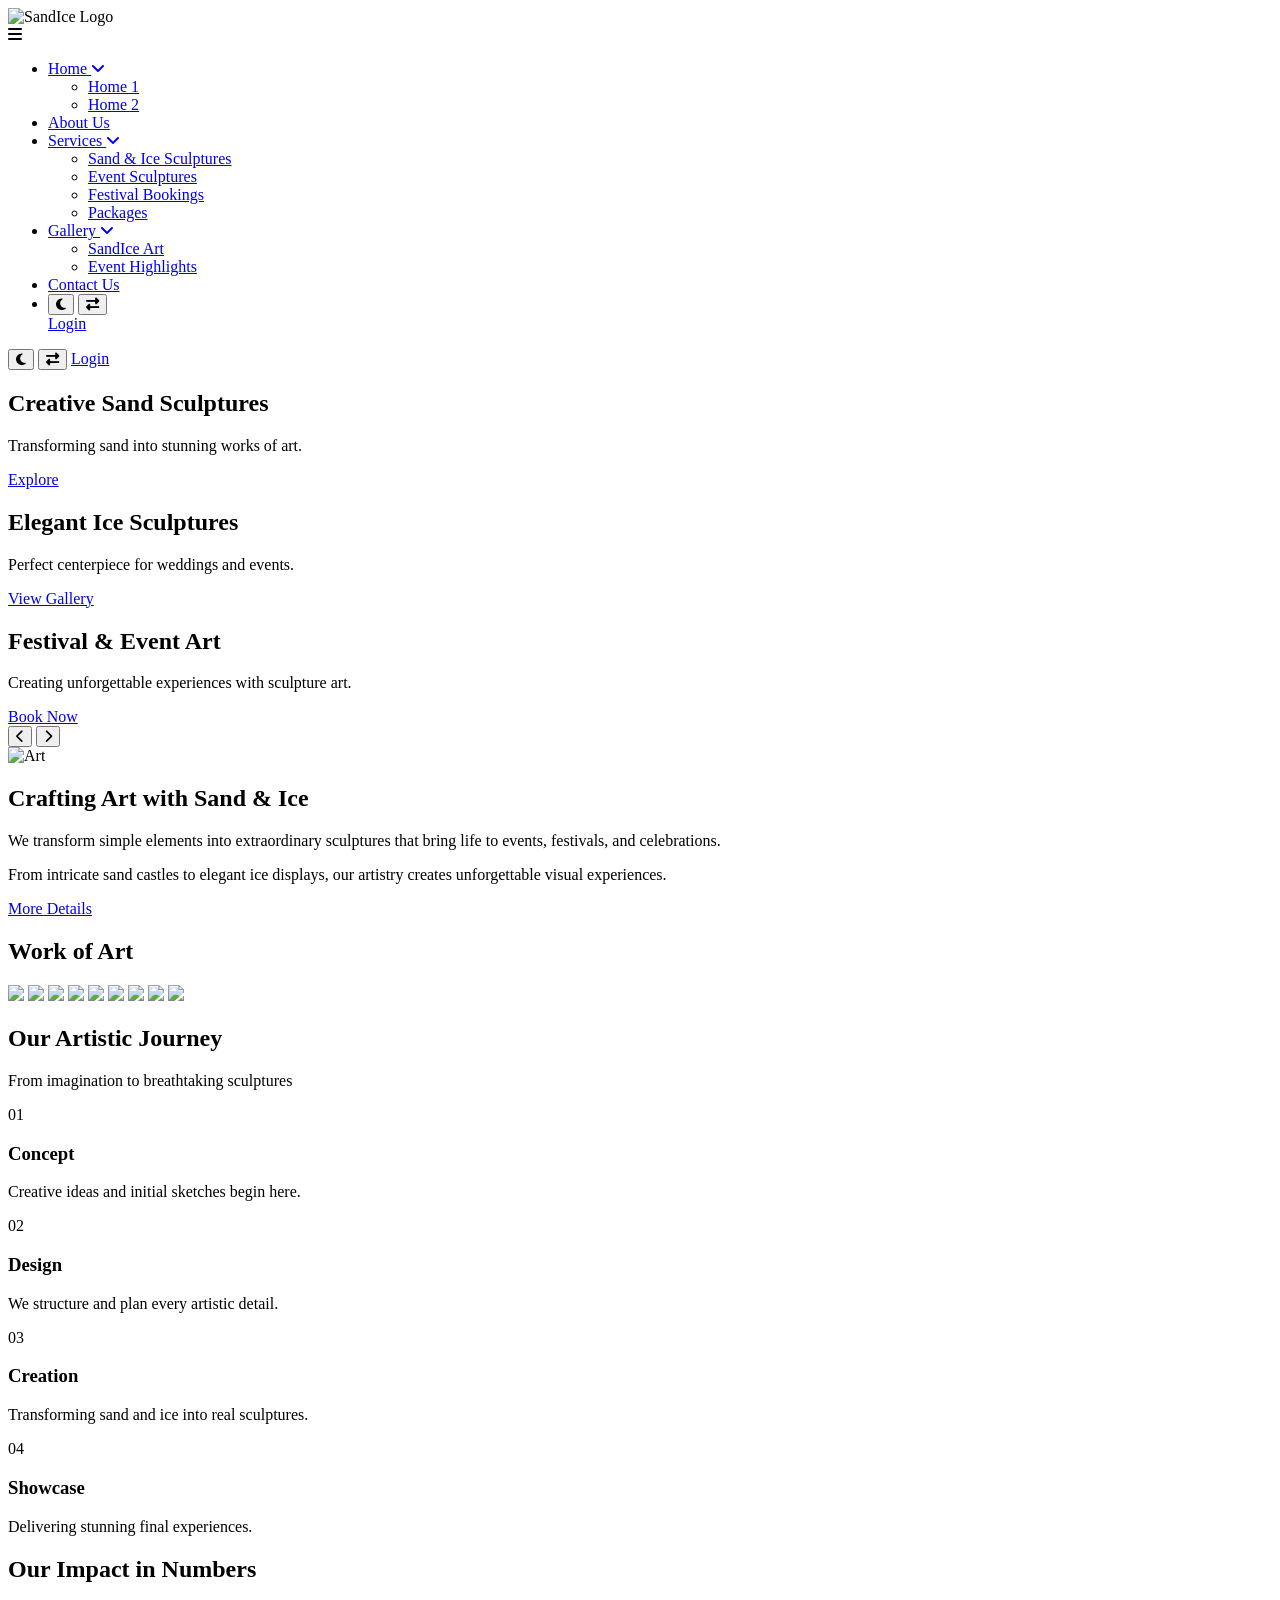
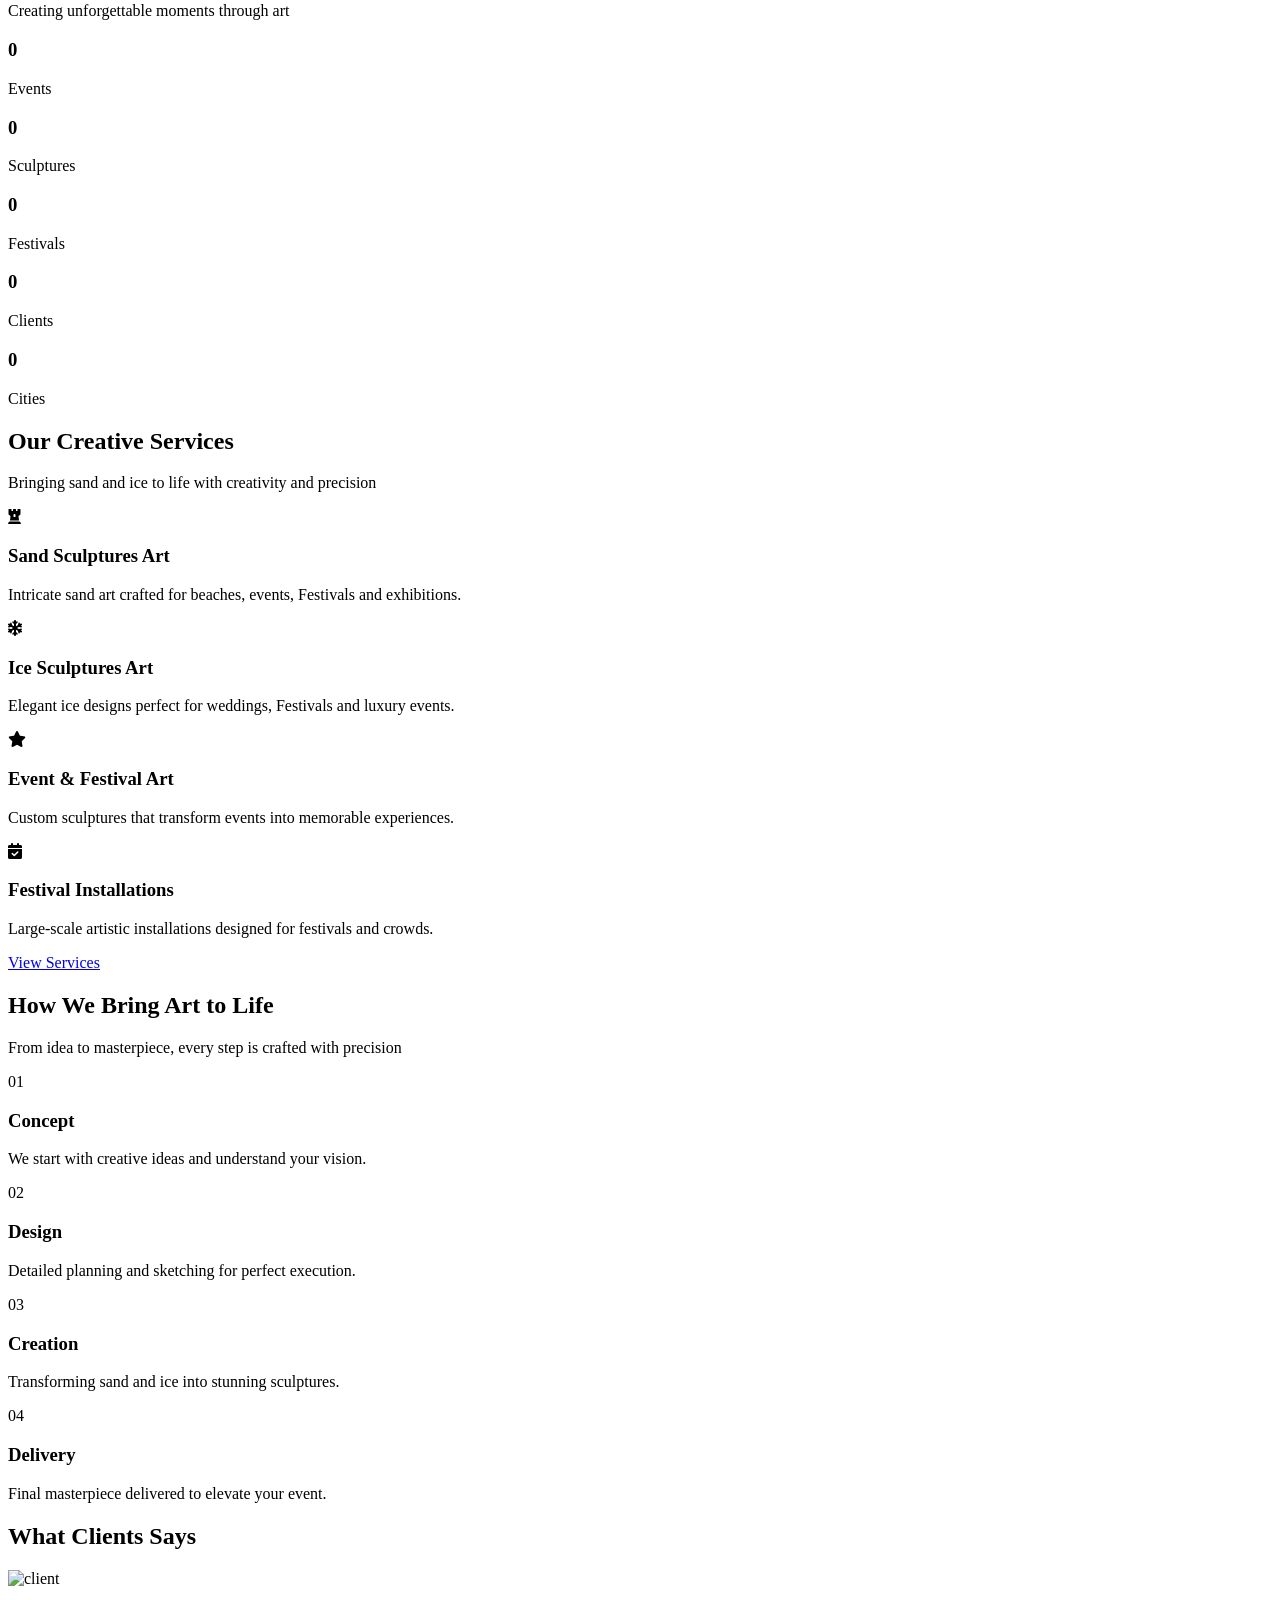
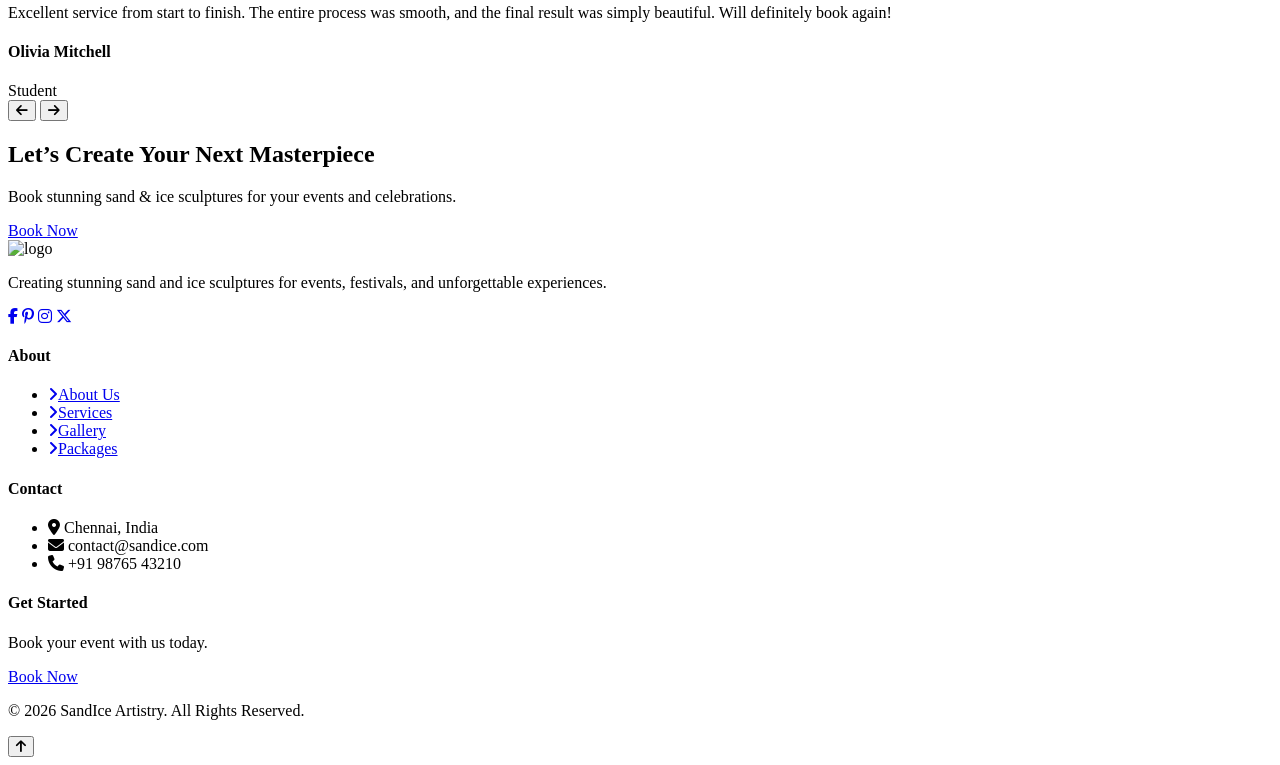
==== index.html @ 3c719d6c "Add files via upload" ====
<!DOCTYPE html>
<html lang="en">

<head>
    <meta charset="UTF-8">
    <meta name="viewport" content="width=device-width, initial-scale=1.0">
    <title>SandIce Artistry</title>
    <link rel="stylesheet" href="https://cdnjs.cloudflare.com/ajax/libs/font-awesome/6.5.1/css/all.min.css">
    <link
        href="https://fonts.googleapis.com/css2?family=Poppins:wght@400;600;700&family=Open+Sans:wght@400;500&display=swap"
        rel="stylesheet">
    <link rel="icon" type="image/png" href="images/logo.png">
    <link rel="stylesheet" href="css/style.css">
</head>

<body class="has-navbar">

    <header class="navbar">
        <div class="container nav-container">

            <div class="logo">
                <img src="images/logo.png" alt="SandIce Logo">
            </div>
            <!-- HAMBURGER -->
            <div class="menu-toggle">
                <i class="fa-solid fa-bars"></i>
            </div>

            <!-- MENU -->
            <nav class="menu">
                <ul>

                    <!-- HOME -->
                    <li class="dropdown">
                        <a href="#" class="active">Home <i class="fa-solid fa-angle-down"></i></a>
                        <ul class="dropdown-menu">
                            <li><a href="index.html" class="active">Home 1</a></li>
                            <li><a href="home2.html">Home 2</a></li>
                        </ul>
                    </li>

                    <!-- ABOUT -->
                    <li><a href="about.html">About Us</a></li>

                    <!-- SERVICES -->
                    <li class="dropdown">
                        <a href="#">Services <i class="fa-solid fa-angle-down"></i></a>
                        <ul class="dropdown-menu">
                            <li><a href="sandice.html">Sand & Ice Sculptures</a></li>
                            <li><a href="event.html">Event Sculptures</a></li>
                            <li><a href="booking.html">Festival Bookings</a></li>
                            <li><a href="packages.html">Packages</a></li>
                        </ul>
                    </li>

                    <!-- GALLERY -->
                    <li class="dropdown">
                        <a href="#">Gallery <i class="fa-solid fa-angle-down"></i></a>
                        <ul class="dropdown-menu">
                            <li><a href="art.html">SandIce Art </a></li>
                            <li><a href="highlight.html">Event Highlights</a></li>
                        </ul>
                    </li>


                    <!-- CONTACT -->
                    <li><a href="contact.html">Contact Us</a></li>

                    <li class="mobile-clone">

                        <!-- TOGGLES (SAME LINE) -->
                        <div class="mobile-toggles">
                            <button id="darkToggle" class="toggle-btn">
                                <i class="fa-solid fa-moon"></i>
                            </button>

                            <button id="rtlToggle" class="toggle-btn">
                                <i class="fa-solid fa-right-left"></i>
                            </button>
                        </div>

                        <!-- LOGIN BELOW -->
                        <div class="mobile-login">
                            <a href="login.html" class="btn btn-primary">Login</a>
                        </div>

                    </li>

                </ul>
            </nav>

            <!-- RIGHT SIDE -->
            <div class="nav-right">
                <!-- DARK MODE TOGGLE -->
                <button id="darkToggle" class="toggle-btn">
                    <i class="fa-solid fa-moon"></i>
                </button>

                <!-- RTL TOGGLE -->
                <button id="rtlToggle" class="toggle-btn">
                    <i class="fa-solid fa-right-left"></i>
                </button>

                <a href="login.html" class="btn btn-primary">Login</a>
            </div>
        </div>
    </header>

    <section class="hero-slider">

        <!-- SLIDE 1 -->
        <div class="slide active" style="background-image: url('images/slide1.jpg');">
            <div class="overlay"></div>
            <div class="container slide-content">
                <h1>Creative Sand Sculptures</h1>
                <p>Transforming sand into stunning works of art.</p>
                <a href="#" class="btn btn-primary">Explore</a>
            </div>
        </div>

        <!-- SLIDE 2 -->
        <div class="slide" style="background-image: url('images/slide2.jpg');">
            <div class="overlay"></div>
            <div class="container slide-content">
                <h1>Elegant Ice Sculptures</h1>
                <p>Perfect centerpiece for weddings and events.</p>
                <a href="#" class="btn btn-primary">View Gallery</a>
            </div>
        </div>

        <!-- SLIDE 3 -->
        <div class="slide" style="background-image: url('images/slide3.jpg');">
            <div class="overlay"></div>
            <div class="container slide-content">
                <h1>Festival & Event Art</h1>
                <p>Creating unforgettable experiences with sculpture art.</p>
                <a href="#" class="btn btn-primary">Book Now</a>
            </div>
        </div>

        <button class="arrow prev"><i class="fa-solid fa-chevron-left"></i></button>
        <button class="arrow next"><i class="fa-solid fa-chevron-right"></i></button>

    </section>

    <section class="brand-art">
        <div class="container brand-art-container">

            <!-- IMAGE SIDE -->
            <div class="brand-art-image">
                <img src="images/about-art.jpg" alt="Art">
            </div>

            <!-- TEXT SIDE -->
            <div class="brand-art-text">
                <h2>Crafting Art with Sand & Ice</h2>

                <p>
                    We transform simple elements into extraordinary sculptures that
                    bring life to events, festivals, and celebrations.
                </p>

                <p>
                    From intricate sand castles to elegant ice displays, our artistry
                    creates unforgettable visual experiences.
                </p>

                <a href="#" class="btn btn-primary">More Details</a>
            </div>

        </div>
    </section>

    <section class="gallery-section">

        <div class="container">

            <div class="gallery-header">
                <h2>Work of Art</h2>
            </div>

            <div class="masonry-gallery">

                <img src="images/sand1.jpg">
                <img src="images/sand2.jpg">
                <img src="images/sand3.jpg">
                <img src="images/sand4.jpg">
                <img src="images/ice1.jpg">
                <img src="images/ice2.jpg">
                <img src="images/ice3.jpg">
                <img src="images/event1.jpg">
                <img src="images/event2.jpg">

            </div>

        </div>

    </section>

    <section class="journey-section">

        <div class="container">

            <div class="journey-header">
                <h2>Our Artistic Journey</h2>
                <p>From imagination to breathtaking sculptures</p>
            </div>

            <div class="journey-track">

                <div class="journey-step">
                    <span>01</span>
                    <h3>Concept</h3>
                    <p>Creative ideas and initial sketches begin here.</p>
                </div>

                <div class="journey-step">
                    <span>02</span>
                    <h3>Design</h3>
                    <p>We structure and plan every artistic detail.</p>
                </div>

                <div class="journey-step">
                    <span>03</span>
                    <h3>Creation</h3>
                    <p>Transforming sand and ice into real sculptures.</p>
                </div>

                <div class="journey-step">
                    <span>04</span>
                    <h3>Showcase</h3>
                    <p>Delivering stunning final experiences.</p>
                </div>

            </div>

        </div>

    </section>

    <section class="impact-section">

        <div class="impact-overlay"></div>

        <div class="container">
            <div class="impact-content">

                <div class="impact-header">
                    <h2>Our Impact in Numbers</h2>
                    <p>Creating unforgettable moments through art</p>
                </div>

                <div class="impact-wrapper">

                    <div class="impact-item">
                        <h3 class="counter counter-plus" data-target="150">0</h3>
                        <span>Events</span>
                    </div>

                    <div class="impact-item">
                        <h3 class="counter counter-plus" data-target="300">0</h3>
                        <span>Sculptures</span>
                    </div>

                    <div class="impact-item">
                        <h3 class="counter counter-plus" data-target="50">0</h3>
                        <span>Festivals</span>
                    </div>

                    <div class="impact-item">
                        <h3 class="counter counter-plus" data-target="100">0</h3>
                        <span>Clients</span>
                    </div>

                    <div class="impact-item">
                        <h3 class="counter counter-plus" data-target="12">0</h3>
                        <span>Cities</span>
                    </div>

                </div>

            </div>
        </div>

    </section>

    <section class="services-section">

        <div class="container">

            <div class="services-header">
                <h2>Our Creative Services</h2>
                <p>Bringing sand and ice to life with creativity and precision</p>
            </div>

            <div class="services-grid">

                <div class="service-card">
                    <i class="fa-solid fa-chess-rook"></i>
                    <h3>Sand Sculptures Art</h3>
                    <p>Intricate sand art crafted for beaches, events, Festivals and exhibitions.</p>
                </div>

                <div class="service-card">
                    <i class="fa-solid fa-snowflake"></i>
                    <h3>Ice Sculptures Art</h3>
                    <p>Elegant ice designs perfect for weddings, Festivals and luxury events.</p>
                </div>

                <div class="service-card">
                    <i class="fa-solid fa-star"></i>
                    <h3>Event & Festival Art</h3>
                    <p>Custom sculptures that transform events into memorable experiences.</p>
                </div>

                <div class="service-card">
                    <i class="fa-solid fa-calendar-check"></i>
                    <h3>Festival Installations</h3>
                    <p>Large-scale artistic installations designed for festivals and crowds.</p>
                </div>

            </div>

            <div class="services-btn">
                <a href="#" class="btn btn-primary">View Services</a>
            </div>

        </div>

    </section>

    <section class="process-section">

        <div class="container">

            <div class="process-header">
                <h2>How We Bring Art to Life</h2>
                <p>From idea to masterpiece, every step is crafted with precision</p>
            </div>

            <div class="process-wrapper">

                <!-- STEP 1 -->
                <div class="process-item left">
                    <div class="process-content">
                        <span>01</span>
                        <h3>Concept</h3>
                        <p>We start with creative ideas and understand your vision.</p>
                    </div>
                </div>

                <!-- STEP 2 -->
                <div class="process-item right">
                    <div class="process-content">
                        <span>02</span>
                        <h3>Design</h3>
                        <p>Detailed planning and sketching for perfect execution.</p>
                    </div>
                </div>

                <!-- STEP 3 -->
                <div class="process-item left">
                    <div class="process-content">
                        <span>03</span>
                        <h3>Creation</h3>
                        <p>Transforming sand and ice into stunning sculptures.</p>
                    </div>
                </div>

                <!-- STEP 4 -->
                <div class="process-item right">
                    <div class="process-content">
                        <span>04</span>
                        <h3>Delivery</h3>
                        <p>Final masterpiece delivered to elevate your event.</p>
                    </div>
                </div>

            </div>

        </div>

    </section>

    <section class="testimonial-modern">

        <div class="container">

            <h2 class="testimonial-title">What Clients Says</h2>

            <div class="testimonial-box">

                <!-- IMAGE -->
                <div class="testimonial-img">
                    <img src="images/user1.jpg" alt="client">
                </div>

                <!-- CONTENT -->
                <div class="testimonial-content">

                    <p class="testimonial-text">
                        Excellent service from start to finish. The entire process was smooth, and the final result was
                        simply beautiful. Will definitely book again!
                    </p>

                    <div class="testimonial-user">
                        <h4>Olivia Mitchell</h4>
                        <span>Student</span>
                    </div>

                    <!-- ARROWS -->
                    <div class="testimonial-arrows">
                        <button class="t-prev"><i class="fa-solid fa-arrow-left"></i></button>
                        <button class="t-next"><i class="fa-solid fa-arrow-right"></i></button>
                    </div>

                </div>

            </div>

        </div>

    </section>

    <section class="cta-section">

        <div class="cta-overlay"></div>

        <div class="container cta-content">

            <h2>Let’s Create Your Next Masterpiece</h2>
            <p>Book stunning sand & ice sculptures for your events and celebrations.</p>

            <a href="#" class="btn btn-primary">Book Now</a>

        </div>

    </section>



    <footer class="footer">
        <div class="container footer-container">

            <!-- LEFT: LOGO + TEXT -->
            <div class="footer-col">
                <img src="images/logo.png" alt="logo" class="footer-logo">
                <p>
                    Creating stunning sand and ice sculptures for events, festivals, and unforgettable experiences.
                </p>

                <div class="social-icons">
                    <a href="#"><i class="fa-brands fa-facebook-f"></i></a>
                    <a href="#"><i class="fa-brands fa-pinterest-p"></i></a>
                    <a href="#"><i class="fa-brands fa-instagram"></i></a>
                    <a href="#"><i class="fa-brands fa-x-twitter"></i></a>
                </div>
            </div>

            <!-- ABOUT -->
            <div class="footer-col">
                <h4>About</h4>
                <ul>
                    <li><a href="#"><i class="fa-solid fa-angle-right"></i>About Us</a></li>
                    <li><a href="#"><i class="fa-solid fa-angle-right"></i>Services</a></li>
                    <li><a href="#"><i class="fa-solid fa-angle-right"></i>Gallery</a></li>
                    <li><a href="#"><i class="fa-solid fa-angle-right"></i>Packages</a></li>
                </ul>
            </div>

            <!-- CONTACT -->
            <div class="footer-col">
                <h4>Contact</h4>
                <ul>
                    <li><i class="fa-solid fa-location-dot"></i> Chennai, India</li>
                    <li><i class="fa-solid fa-envelope"></i> contact@sandice.com</li>
                    <li><i class="fa-solid fa-phone"></i> +91 98765 43210</li>
                </ul>
            </div>

            <!-- CTA -->
            <div class="footer-col">
                <h4>Get Started</h4>
                <p>Book your event with us today.</p>
                <a href="#" class="btn btn-primary">Book Now</a>
            </div>

        </div>

        <!-- BOTTOM -->
        <div class="footer-bottom">
            <div class="container footer-bottom-container">
                <p>© 2026 SandIce Artistry. All Rights Reserved.</p>
            </div>
        </div>
    </footer>

    <button id="scrollTopBtn">
        <i class="fa-solid fa-arrow-up"></i>
    </button>

    <script src="js/main.js"></script>

</body>

</html>
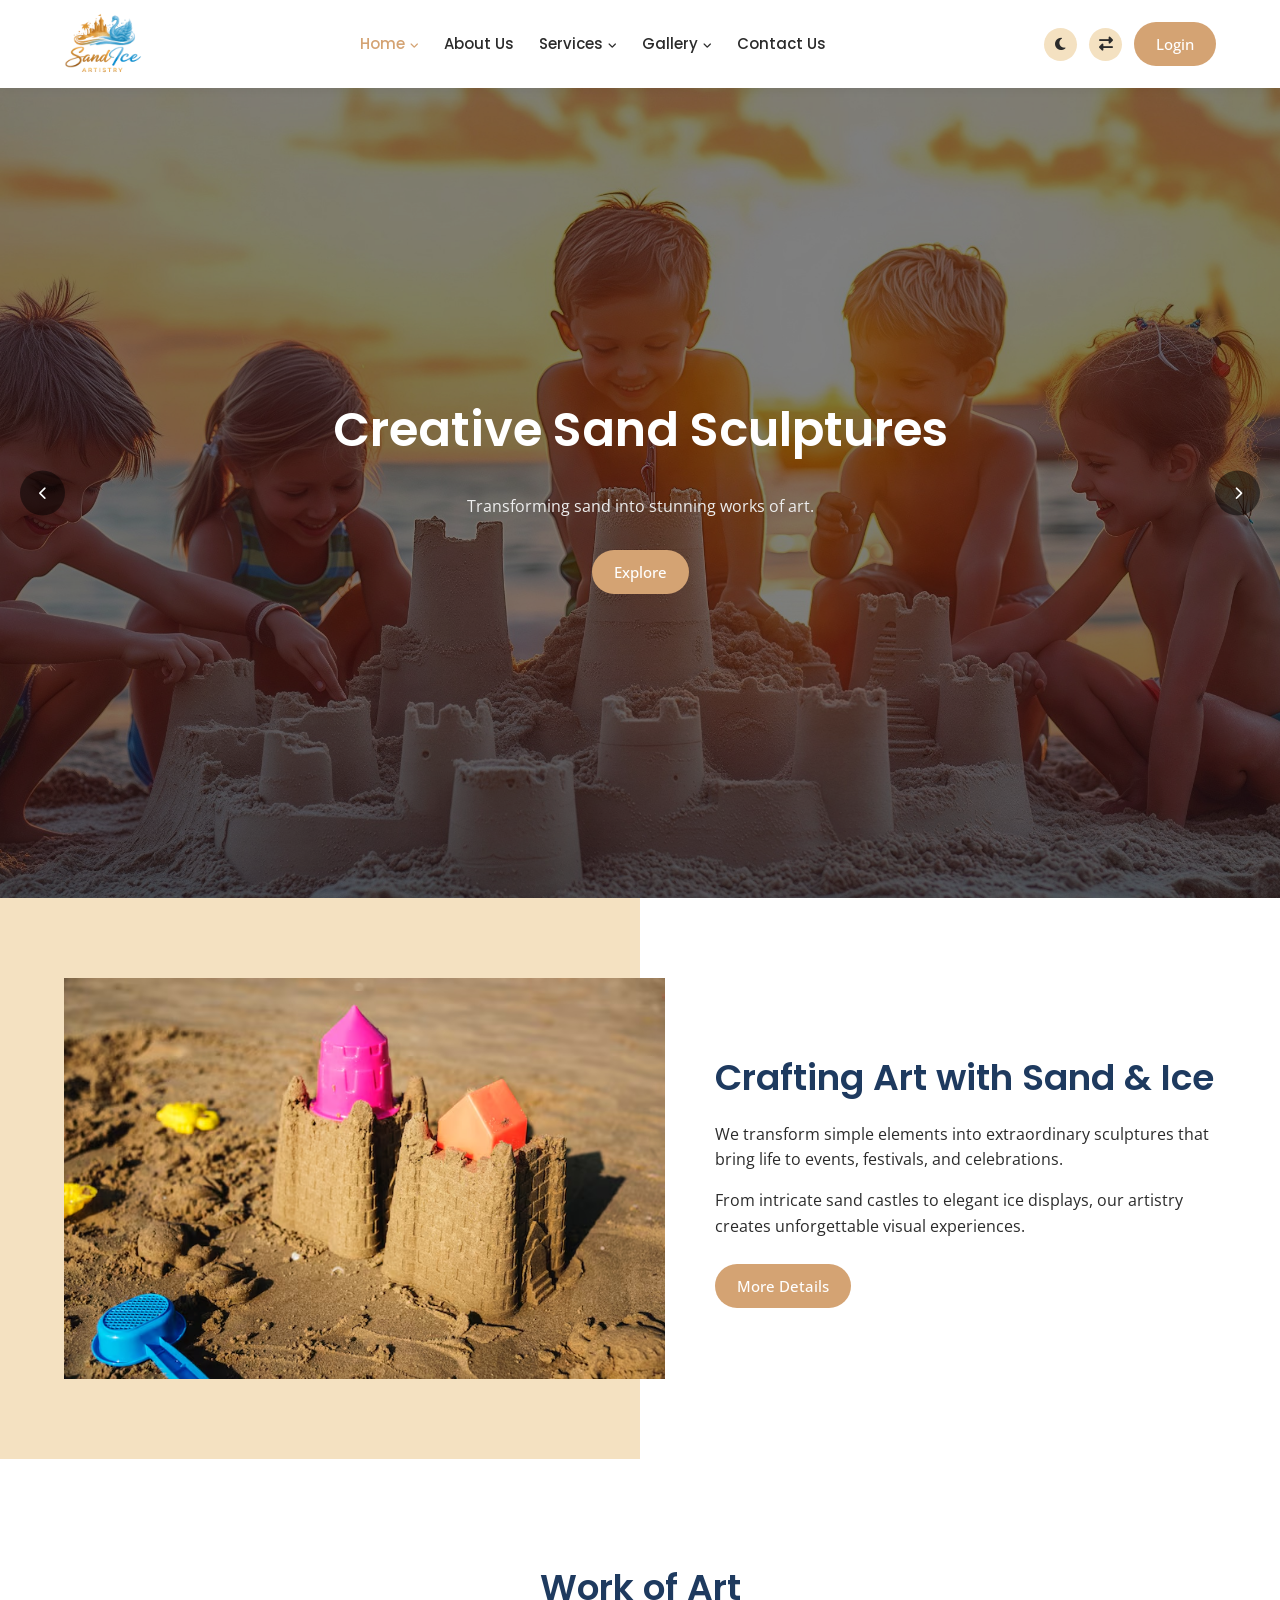
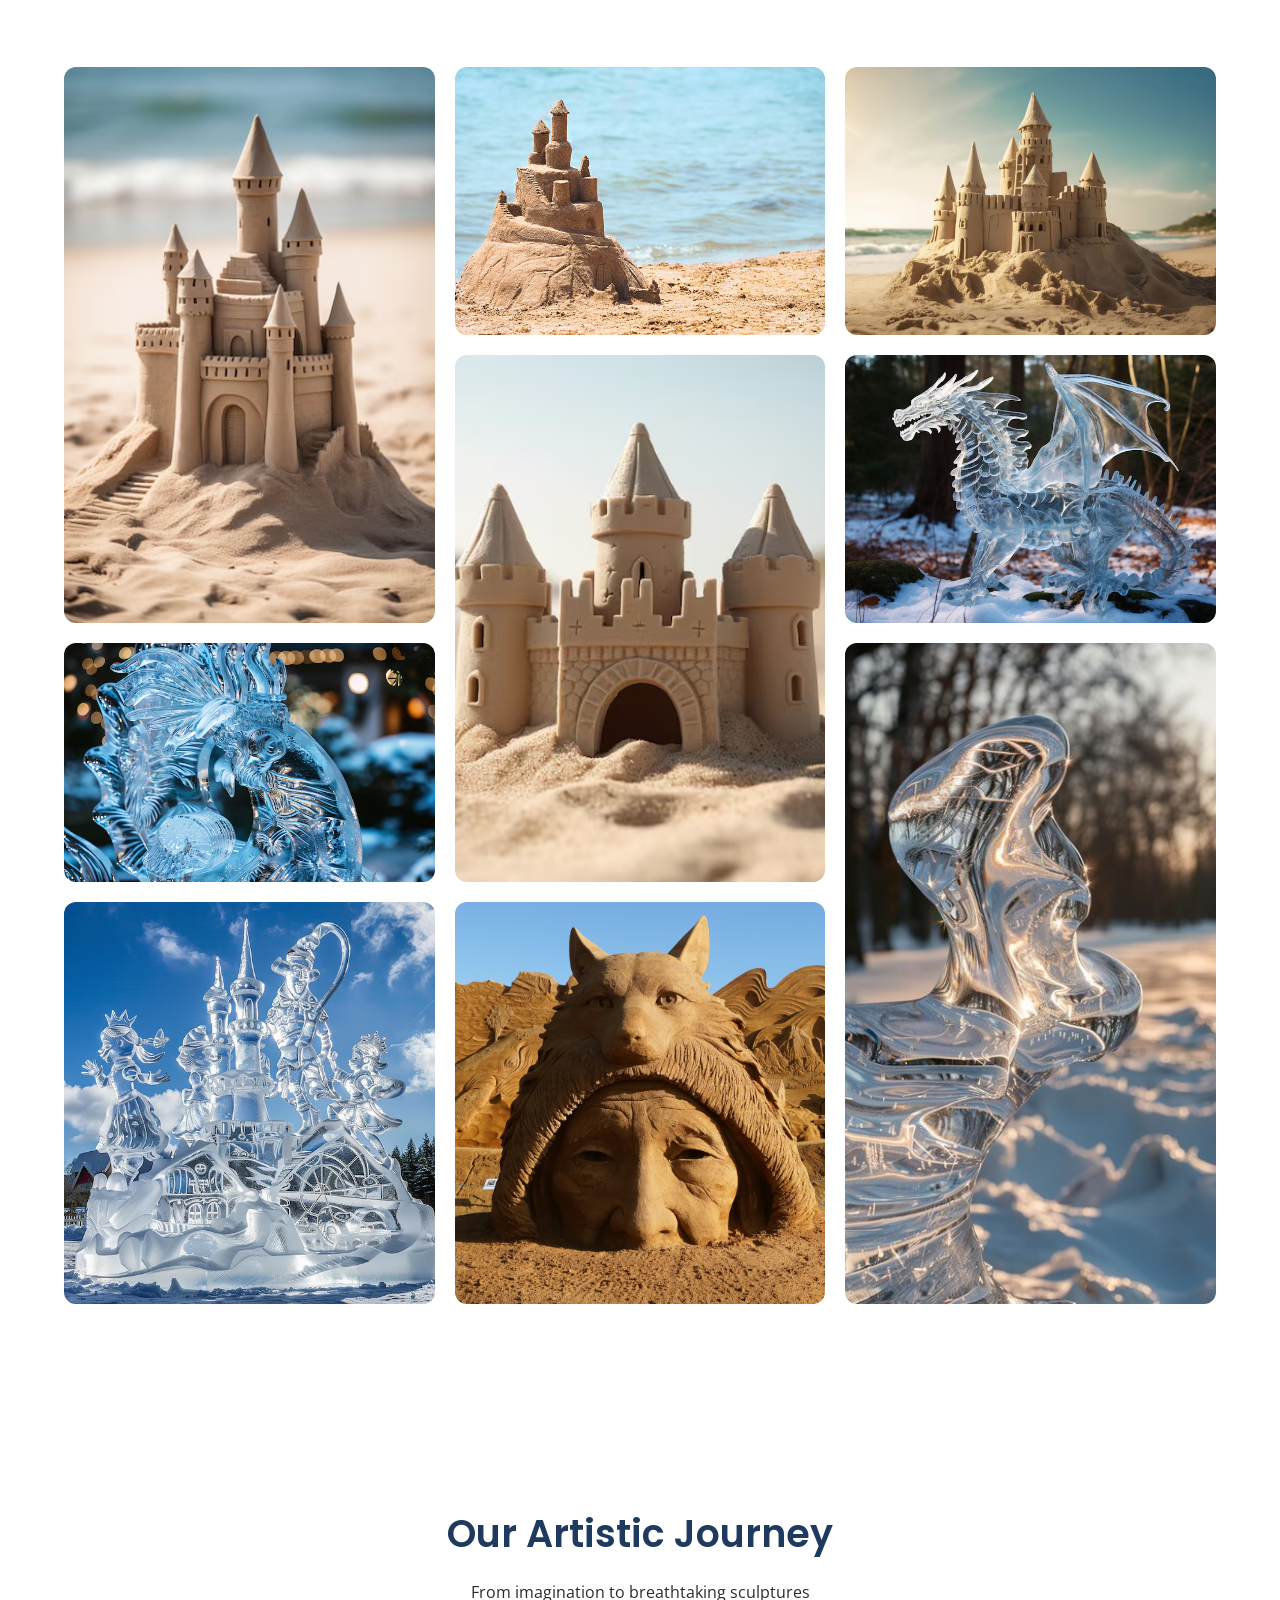
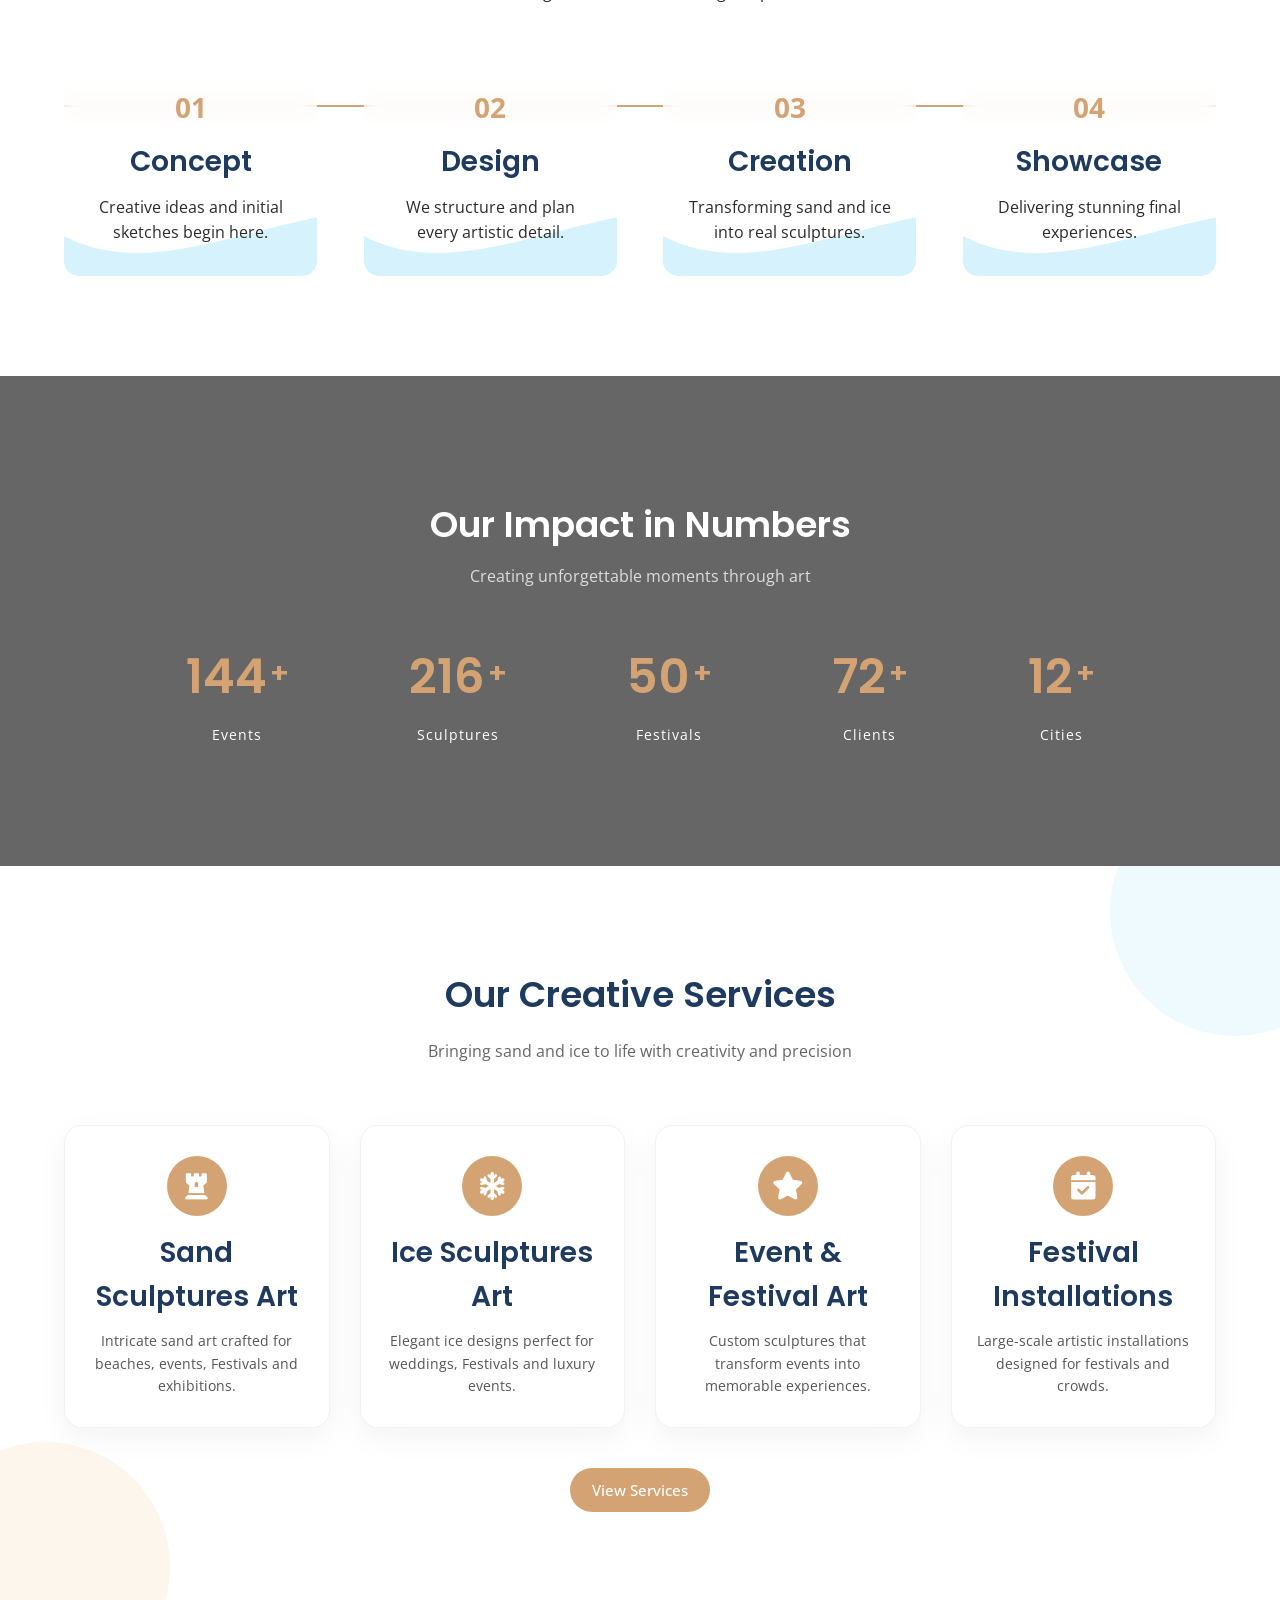
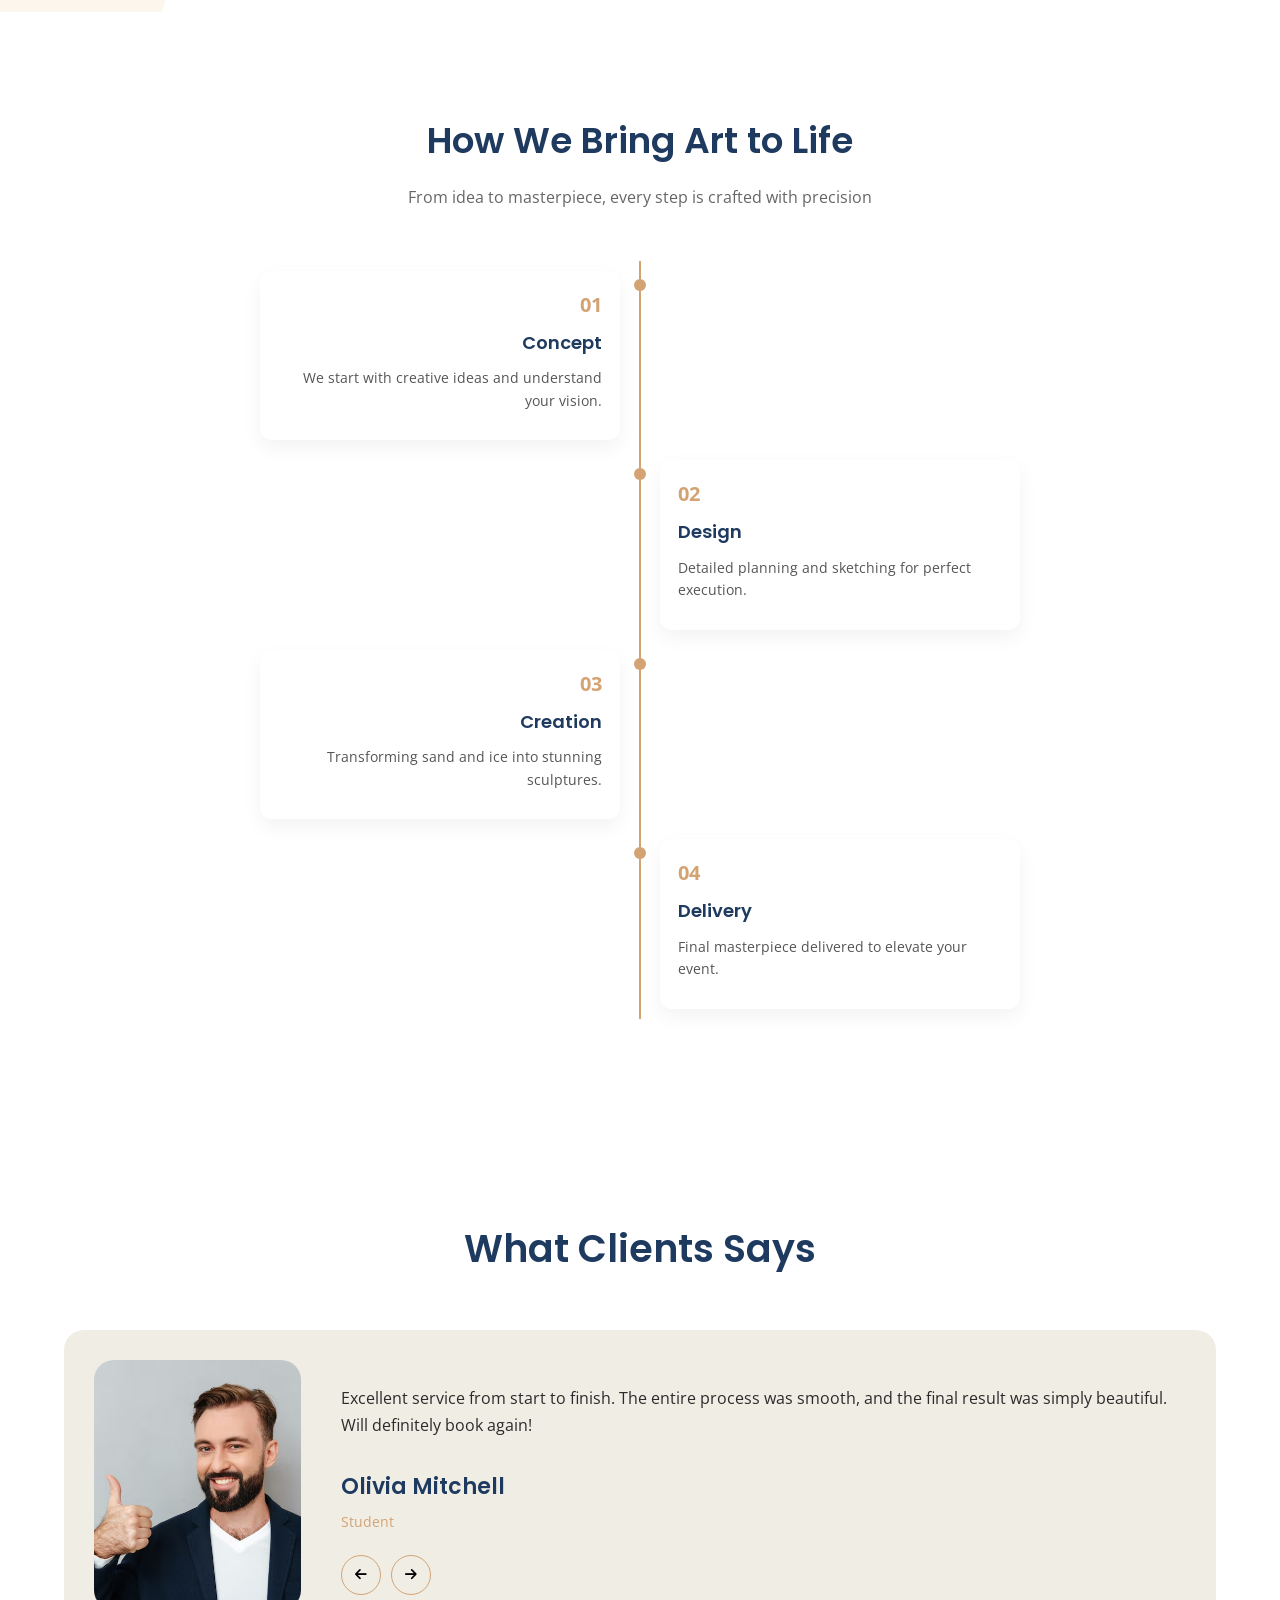
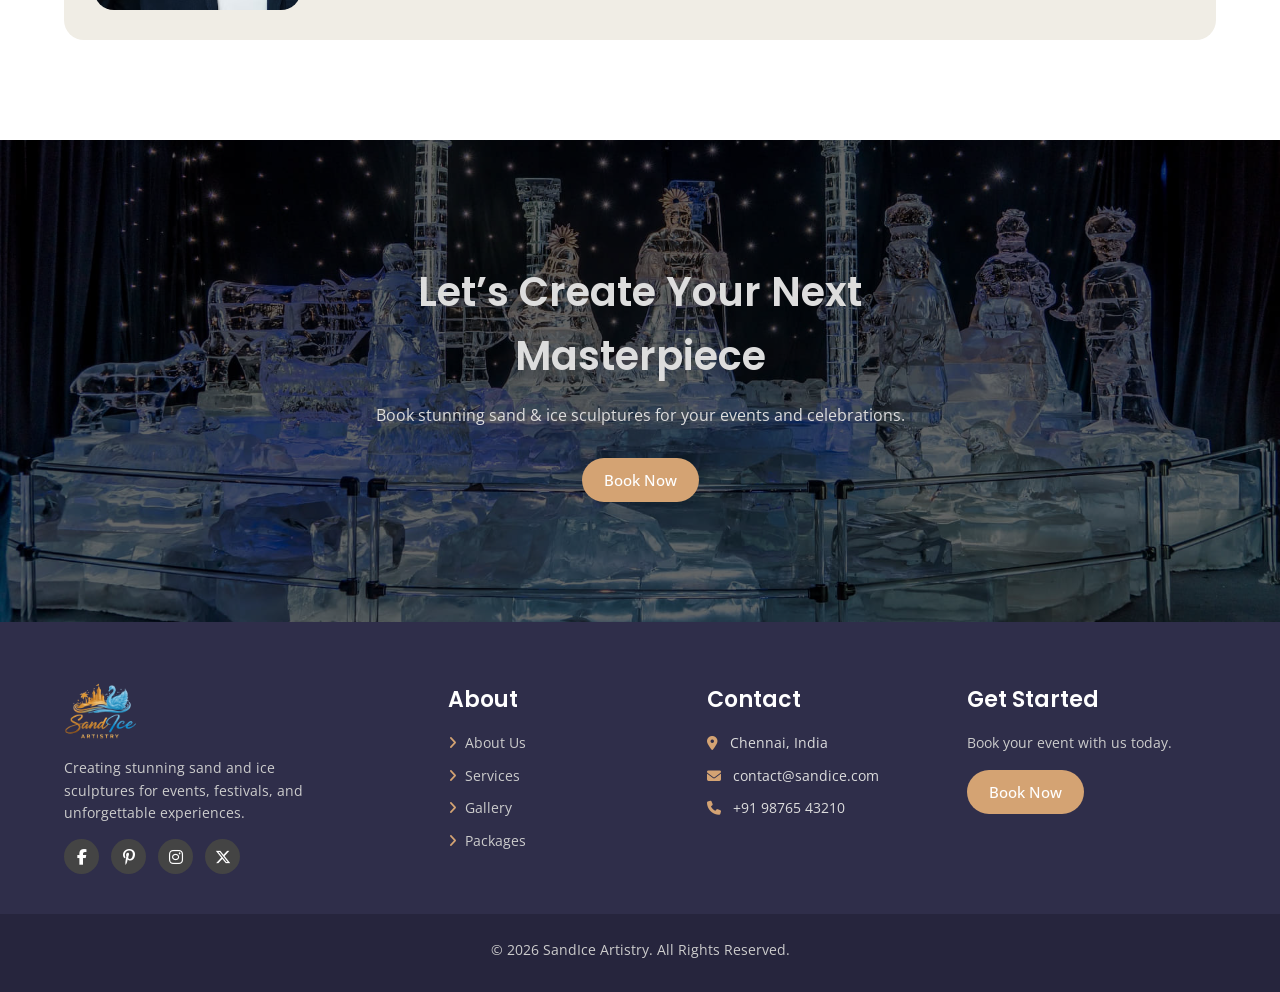
==== commit 324ea754: "Add files via upload" ====
--- a/index.html
+++ b/index.html
@@ -18,9 +18,11 @@
     <header class="navbar">
         <div class="container nav-container">
 
-            <div class="logo">
-                <img src="images/logo.png" alt="SandIce Logo">
-            </div>
+            <div class="logo">
+                <a href="index.html" aria-label="Go to Home">
+                    <img src="images/logo.png" alt="SandIce Logo">
+                </a>
+            </div>
             <!-- HAMBURGER -->
             <div class="menu-toggle">
                 <i class="fa-solid fa-bars"></i>
@@ -443,11 +445,13 @@
         <div class="container footer-container">
 
             <!-- LEFT: LOGO + TEXT -->
-            <div class="footer-col">
-                <img src="images/logo.png" alt="logo" class="footer-logo">
-                <p>
-                    Creating stunning sand and ice sculptures for events, festivals, and unforgettable experiences.
-                </p>
+            <div class="footer-col">
+                <a href="index.html" aria-label="Go to Home">
+                    <img src="images/logo.png" alt="logo" class="footer-logo">
+                </a>
+                <p>
+                    Creating stunning sand and ice sculptures for events, festivals, and unforgettable experiences.
+                </p>
 
                 <div class="social-icons">
                     <a href="#"><i class="fa-brands fa-facebook-f"></i></a>
@@ -503,4 +507,4 @@
 
 </body>
 
-</html>+</html>
--- a/css/style.css
+++ b/css/style.css
@@ -0,0 +1,8318 @@
+/******************************Global Reset*******************************/
+* {
+    margin: 0;
+    padding: 0;
+    box-sizing: border-box;
+}
+
+/* ROOT COLORS */
+:root {
+    --primary-1: #1E3A5F;
+    --primary-2: #AEE6F9;
+    --secondary-1: #D4A373;
+    --secondary-2: #F4E1C1;
+    --neutral-1: #FFFFFF;
+    --neutral-2: #2B2B2B;
+}
+
+/* GLOBAL BODY */
+body {
+    font-family: 'Open Sans', sans-serif;
+    font-size: 16px;
+    color: var(--neutral-2);
+    background: var(--neutral-1);
+    line-height: 1.6;
+    -webkit-font-smoothing: antialiased;
+    -moz-osx-font-smoothing: grayscale;
+}
+
+html {
+    scroll-behavior: smooth;
+}
+
+html,
+body {
+    overflow-x: hidden;
+}
+
+section {
+    padding: 70px 0;
+}
+
+h2 {
+    margin-bottom: 15px;
+}
+
+::selection {
+    background: var(--secondary-2);
+    color: var(--neutral-2);
+}
+
+/* GLOBAL CONTAINER */
+.container {
+    width: 90%;
+    max-width: 1200px;
+    margin: 0 auto;
+}
+
+/* HEADINGS (Poppins) */
+h1,
+h2,
+h3,
+h4,
+h5,
+h6 {
+    font-family: 'Poppins', sans-serif;
+    color: var(--primary-1);
+    font-weight: 600;
+}
+
+/* FONT SIZES (Global System) */
+h1 {
+    font-size: 48px;
+}
+
+h2 {
+    font-size: 36px;
+}
+
+h3 {
+    font-size: 28px;
+}
+
+h4 {
+    font-size: 22px;
+}
+
+h5 {
+    font-size: 18px;
+}
+
+h6 {
+    font-size: 16px;
+}
+
+/* PARAGRAPH */
+p {
+    font-size: 16px;
+    margin: 10px 0;
+}
+
+/* TYPOGRAPHY CONSISTENCY (P / UL / LI) */
+p,
+ul,
+li {
+    font-family: 'Open Sans', sans-serif;
+    font-size: 16px;
+    font-weight: 400;
+}
+
+/* LINKS */
+a {
+    text-decoration: none;
+    color: var(--primary-1);
+    transition: 0.3s;
+}
+
+a:hover {
+    color: var(--secondary-1);
+}
+
+ul {
+    list-style: none;
+}
+
+img {
+    max-width: 100%;
+    height: auto;
+    display: block;
+}
+
+/* GLOBAL BUTTON BASE */
+.btn {
+    display: inline-block;
+    padding: 10px 22px;
+    font-size: 15px;
+    font-weight: 500;
+    font-family: 'Open Sans', sans-serif;
+    border-radius: 25px;
+    text-decoration: none;
+    border: none;
+    cursor: pointer;
+    transition: all 0.3s ease;
+}
+
+/* PRIMARY BUTTON (Main CTA) */
+.btn-primary {
+    background: var(--secondary-1);
+    color: var(--neutral-1);
+}
+
+.btn-primary:hover {
+    background: var(--primary-1);
+    transform: translateY(-2px);
+}
+
+/* SECONDARY BUTTON */
+.btn-secondary {
+    background: var(--primary-1);
+    color: var(--neutral-1);
+}
+
+.btn-secondary:hover {
+    background: var(--secondary-1);
+    transform: translateY(-2px);
+}
+
+/* OUTLINE BUTTON */
+.btn-outline {
+    background: transparent;
+    border: 2px solid var(--primary-1);
+    color: var(--primary-1);
+}
+
+.btn-outline:hover {
+    background: var(--primary-1);
+    color: var(--neutral-1);
+}
+
+/* LIGHT BUTTON */
+.btn-light {
+    background: var(--secondary-2);
+    color: var(--neutral-2);
+}
+
+.btn-light:hover {
+    background: var(--secondary-1);
+    color: var(--neutral-1);
+}
+
+.btn:active {
+    transform: scale(0.97);
+}
+
+button:focus,
+a:focus {
+    outline: none;
+}
+
+/* ACTIVE LINK */
+.menu ul li a.active {
+    color: var(--secondary-1);
+}
+
+.menu ul li a:hover,
+.menu ul li a.active {
+    color: var(--secondary-1);
+}
+
+.dropdown-menu li a.active {
+    color: var(--secondary-1);
+}
+
+/**************SCROLL TO TOP*************/
+
+#scrollTopBtn {
+    position: fixed;
+    bottom: 25px;
+    right: 25px;
+
+    width: 45px;
+    height: 45px;
+
+    border: none;
+    border-radius: 50%;
+
+    background: var(--secondary-1);
+    /* 🔥 sand color */
+    color: #fff;
+
+    display: flex;
+    align-items: center;
+    justify-content: center;
+
+    font-size: 16px;
+    cursor: pointer;
+
+    opacity: 0;
+    visibility: hidden;
+
+    transition: 0.3s;
+    z-index: 999;
+}
+
+/* SHOW BUTTON */
+#scrollTopBtn.show {
+    opacity: 1;
+    visibility: visible;
+}
+
+/* HOVER */
+#scrollTopBtn:hover {
+    background: var(--primary-1);
+    /* 🔵 ice contrast */
+}
+
+@media (max-width: 768px) {
+    #scrollTopBtn {
+        width: 40px;
+        height: 40px;
+        bottom: 20px;
+        right: 20px;
+    }
+}
+
+
+
+/*********************************Header***************************/
+
+/* NAVBAR */
+.navbar {
+    background: var(--neutral-1);
+    box-shadow: 0 2px 10px rgba(0, 0, 0, 0.05);
+    width: 100%;
+    position: fixed;
+    top: 0;
+    left: 0;
+    right: 0;
+    z-index: 1000;
+}
+
+.has-navbar {
+    padding-top: 88px;
+}
+
+/* NAV CONTAINER */
+.nav-container {
+    display: flex;
+    align-items: center;
+    justify-content: space-between;
+    height: 88px;
+}
+
+/* LOGO */
+.logo img {
+    height: 64px;
+    width: auto;
+}
+
+/* MENU */
+.menu>ul {
+    display: flex;
+    gap: 25px;
+    align-items: center;
+}
+
+.menu>ul>li {
+    position: relative;
+}
+
+.menu>ul>li>a {
+    color: var(--neutral-2);
+    display: flex;
+    align-items: center;
+    gap: 5px;
+    padding: 4px 0;
+    line-height: 1.2;
+}
+
+.menu>ul>li>a:hover {
+    color: var(--primary-1);
+}
+
+.menu>ul>li>a i {
+    font-size: 10px;
+    transform: translateY(1px);
+    line-height: 1;
+}
+
+.menu ul li a {
+    font-family: 'Poppins', sans-serif;
+    font-size: 15px;
+    font-weight: 500;
+    color: var(--neutral-2);
+    display: flex;
+    align-items: center;
+    gap: 5px;
+}
+
+/* DROPDOWN */
+.dropdown {
+    position: relative;
+}
+
+.dropdown-menu {
+    position: absolute;
+    top: 45px;
+    left: 0;
+    background: var(--neutral-1);
+    display: flex;
+    flex-direction: column;
+    min-width: 200px;
+    width: max-content;
+    max-width: 200px;
+    border-radius: 8px;
+    box-shadow: 0 8px 25px rgba(0, 0, 0, 0.08);
+    padding: 6px 0;
+    opacity: 0;
+    visibility: hidden;
+    transform: translateY(10px);
+    transition: all 0.3s ease;
+}
+
+/* SHOW DROPDOWN (ONLY THIS — removed duplicate) */
+.dropdown:hover .dropdown-menu {
+    opacity: 1;
+    visibility: visible;
+    transform: translateY(0);
+}
+
+/* DROPDOWN LINKS */
+.dropdown-menu li a {
+    padding: 8px 8px 8px 12px;
+    display: block;
+    font-size: 14px;
+    white-space: nowrap;
+}
+
+.dropdown-menu li a:hover {
+    background: var(--neutral-1);
+}
+
+/* RIGHT SIDE */
+.nav-right {
+    display: flex;
+    align-items: center;
+    gap: 12px;
+}
+
+/* TOGGLE BUTTON (SAME SIZE) */
+.toggle-btn {
+    width: 33px;
+    height: 33px;
+    background: var(--secondary-2);
+    border: none;
+    border-radius: 50%;
+    cursor: pointer;
+    color: var(--neutral-2);
+    display: flex;
+    align-items: center;
+    justify-content: center;
+    font-size: 14px;
+    transition: 0.3s;
+}
+
+/* HOVER */
+.toggle-btn:hover {
+    background: var(--secondary-1);
+    color: var(--neutral-1);
+}
+
+/* ACTIVE STATE */
+.toggle-btn.active {
+    background: var(--secondary-1);
+    color: var(--neutral-1);
+    box-shadow: 0 4px 12px rgba(0, 0, 0, 0.15);
+}
+
+
+
+/********************************* FOOTER *********************************/
+
+.footer {
+    background: #2f2e4a;
+    /* dark elegant tone */
+    color: #ddd;
+    padding-top: 60px;
+}
+
+/* CONTAINER */
+.footer-container {
+    display: grid;
+    grid-template-columns: repeat(4, 1fr);
+    gap: 10px;
+}
+
+.footer-container {
+    grid-template-columns: 1.5fr 1fr 1fr 1fr;
+}
+
+.footer-col:first-child {
+    max-width: 260px;
+}
+
+/* LOGO */
+.footer-logo {
+    height: 50px;
+    margin-bottom: 15px;
+}
+
+/* TEXT */
+.footer p {
+    font-size: 14px;
+    color: #ccc;
+    margin-bottom: 15px;
+}
+
+/* HEADINGS */
+.footer h4 {
+    font-family: 'Poppins', sans-serif;
+    color: #fff;
+    margin-bottom: 15px;
+}
+
+/* LINKS */
+.footer ul li {
+    margin-bottom: 10px;
+    font-size: 14px;
+}
+
+.footer ul li a {
+    color: #ccc;
+    transition: 0.3s;
+}
+
+.footer ul li a:hover {
+    color: var(--secondary-1);
+}
+
+/* CONTACT ICONS */
+.footer ul li i {
+    margin-right: 8px;
+    color: var(--secondary-1);
+}
+
+/* SOCIAL ICONS */
+.social-icons {
+    display: flex;
+    gap: 12px;
+}
+
+.social-icons a {
+    width: 35px;
+    height: 35px;
+    background: #444;
+    display: flex;
+    align-items: center;
+    justify-content: center;
+    border-radius: 50%;
+    color: #fff;
+    transition: 0.3s;
+}
+
+.social-icons a:hover {
+    background: var(--secondary-1);
+}
+
+/* LINKS */
+.footer-links-list li a {
+    display: flex;
+    align-items: center;
+    gap: 8px;
+    color: #ccc;
+    transition: all 0.3s ease;
+}
+
+/* ARROW */
+.footer-links-list li a i {
+    font-size: 12px;
+    color: #ccc;
+    transition: color 0.3s ease;
+}
+
+/* HOVER EFFECT (MOVE WHOLE LINK 🔥) */
+.footer-links-list li a:hover {
+    color: var(--secondary-1);
+    /* sand color */
+    transform: translateX(6px);
+    /* move full content */
+}
+
+/* ARROW COLOR CHANGE */
+.footer-links-list li a:hover i {
+    color: var(--secondary-1);
+}
+
+/* FOOTER BOTTOM */
+.footer-bottom {
+    background: #26253d;
+    margin-top: 40px;
+    padding: 15px 0;
+}
+
+.footer-bottom-container {
+    display: flex;
+    justify-content: center;
+    align-items: center;
+}
+
+.footer-logo {
+    height: 60px;
+    /* increase this */
+    width: auto;
+}
+
+/********************************* HERO SLIDER *********************************/
+
+.hero-slider {
+    position: relative;
+    height: 90vh;
+    margin: 0;
+    padding: 0;
+    overflow: hidden;
+}
+
+.hero-slider,
+.slide {
+    margin-top: 0;
+}
+
+/* SLIDE */
+.slide {
+    position: absolute;
+    width: 100%;
+    height: 100%;
+    background-size: cover;
+    background-position: center;
+    opacity: 0;
+    transition: opacity 0.8s ease-in-out;
+}
+
+/* ACTIVE SLIDE */
+.slide.active {
+    opacity: 1;
+    z-index: 1;
+}
+
+/* OVERLAY */
+.overlay {
+    position: absolute;
+    width: 100%;
+    height: 100%;
+    background: rgba(0, 0, 0, 0.5);
+}
+
+/* CENTER CONTENT */
+.slide-content {
+    position: relative;
+    z-index: 2;
+    color: #fff;
+    height: 100%;
+    display: flex;
+    flex-direction: column;
+    justify-content: center;
+    align-items: center;
+    /* center horizontally */
+    text-align: center;
+    /* center text */
+}
+
+.slide-content h1 {
+    font-size: 48px;
+    margin-bottom: 15px;
+    margin-top: 0;
+    color: #fff;
+}
+
+.slide-content p {
+    max-width: 500px;
+    margin-bottom: 20px;
+    color: #eee;
+}
+
+/* ARROWS */
+.arrow {
+    position: absolute;
+    top: 50%;
+    transform: translateY(-50%);
+    width: 45px;
+    height: 45px;
+    border: none;
+    border-radius: 50%;
+    background: rgba(0, 0, 0, 0.5);
+    color: #fff;
+    cursor: pointer;
+    z-index: 3;
+    display: flex;
+    align-items: center;
+    justify-content: center;
+    transition: 0.3s;
+}
+
+.arrow:hover {
+    background: var(--secondary-1);
+}
+
+/* LEFT */
+.prev {
+    left: 20px;
+}
+
+/* RIGHT */
+.next {
+    right: 20px;
+}
+
+.slide-content h1 {
+    margin-bottom: 15px;
+}
+
+.slide-content p {
+    margin-bottom: 20px;
+    max-width: 500px;
+}
+
+.slide-content .btn {
+    margin-top: 10px;
+}
+
+/********************************* BRAND ART *********************************/
+.brand-art {
+    background: linear-gradient(to right,
+            var(--secondary-2) 50%,
+            var(--neutral-1) 50%);
+}
+
+.brand-art {
+    padding: 80px 0;
+}
+
+/* LAYOUT */
+.brand-art-container {
+    display: grid;
+    grid-template-columns: 1.2fr 1fr;
+    align-items: center;
+    gap: 50px;
+}
+
+/* IMAGE WRAPPER */
+.brand-art-image {
+    position: relative;
+    overflow: hidden;
+}
+
+/* TEXT */
+.brand-art-text h2 {
+    font-size: 36px;
+    margin-bottom: 15px;
+}
+
+.brand-art-text p {
+    margin-bottom: 15px;
+    line-height: 1.6;
+    max-width: 500px;
+}
+
+.brand-art-text .btn {
+    margin-top: 10px;
+}
+
+/******************************float section***********************************/
+
+.gallery-section {
+    padding: 100px 0;
+}
+
+/* HEADER */
+.gallery-header {
+    text-align: center;
+    margin-bottom: 50px;
+}
+
+.masonry-gallery {
+    display: grid;
+    grid-template-columns: repeat(3, 1fr);
+    gap: 20px;
+}
+
+/* COMMON IMAGE */
+.masonry-gallery img {
+    width: 100%;
+    height: 100%;
+    object-fit: cover;
+    border-radius: 12px;
+    display: block;
+    transition: 0.4s ease;
+}
+
+/* DIFFERENT HEIGHTS 🔥 */
+.masonry-gallery img:nth-child(1) {
+    grid-row: span 2;
+}
+
+.masonry-gallery img:nth-child(4) {
+    grid-row: span 2;
+}
+
+.masonry-gallery img:nth-child(7) {
+    grid-row: span 2;
+}
+
+.masonry-gallery img:hover {
+    transform: scale(1.05);
+    filter: brightness(1.05);
+}
+
+/********************************* JOURNEY *********************************/
+
+.journey-section {
+    padding: 100px 0;
+    position: relative;
+}
+
+/* HEADER */
+.journey-header {
+    text-align: center;
+    margin-bottom: 60px;
+}
+
+.journey-header h2 {
+    font-size: 38px;
+}
+
+/* TRACK */
+.journey-track {
+    display: flex;
+    justify-content: space-between;
+    position: relative;
+}
+
+/* LINE */
+.journey-track::before {
+    content: "";
+    position: absolute;
+    top: 40px;
+    left: 0;
+    width: 100%;
+    height: 2px;
+    background: var(--secondary-1);
+}
+
+/* STEP */
+.journey-step {
+    width: 22%;
+    text-align: center;
+    position: relative;
+    padding: 20px;
+    border-radius: 15px;
+
+    /* 🔥 GLASS EFFECT */
+    background: rgba(255, 255, 255, 0.6);
+    backdrop-filter: blur(10px);
+
+    transition: 0.3s;
+}
+
+/* NUMBER */
+.journey-step span {
+    font-size: 28px;
+    font-weight: 700;
+    color: var(--secondary-1);
+    display: block;
+    margin-bottom: 10px;
+}
+
+/* HOVER */
+.journey-step:hover {
+    transform: translateY(-10px);
+    box-shadow: 0 10px 30px rgba(0, 0, 0, 0.1);
+}
+
+.journey-step {
+    position: relative;
+    overflow: hidden;
+}
+
+.journey-step::before {
+    content: "";
+    position: absolute;
+    bottom: 0;
+    right: 0;
+    width: 100%;
+    height: 120px;
+
+    background: url("data:image/svg+xml,%3Csvg viewBox='0 0 500 150' xmlns='http://www.w3.org/2000/svg'%3E%3Cpath fill='%23AEE6F9' d='M0,100 C150,180 350,0 500,100 L500,150 L0,150 Z'/%3E%3C/svg%3E");
+
+    background-size: cover;
+    opacity: 0.5;
+}
+
+/* CONTENT ABOVE */
+.journey-step * {
+    position: relative;
+    z-index: 1;
+}
+
+/********************************* IMPACT SECTION *********************************/
+
+.impact-section {
+    position: relative;
+    padding: 120px 0;
+
+    /* BACKGROUND IMAGE */
+    background: url("../images/impact-bg.jpg") center/cover no-repeat;
+}
+
+/* OVERLAY */
+.impact-overlay {
+    position: absolute;
+    width: 100%;
+    height: 100%;
+    background: rgba(0, 0, 0, 0.6);
+    /* dark overlay */
+    top: 0;
+    left: 0;
+}
+
+/* CONTENT */
+.impact-content {
+    position: relative;
+    z-index: 2;
+    text-align: center;
+    color: #fff;
+}
+
+/* HEADER */
+.impact-header h2 {
+    font-size: 38px;
+    margin-bottom: 10px;
+}
+
+.impact-header h2 {
+    color: #fff;
+}
+
+.impact-header p {
+    color: rgba(255, 255, 255, 0.8);
+}
+
+.impact-header p {
+    margin-bottom: 50px;
+    color: #ddd;
+}
+
+/* WRAPPER */
+.impact-wrapper {
+    display: flex;
+    justify-content: center;
+    gap: 120px;
+    flex-wrap: wrap;
+}
+
+/* ITEM */
+.impact-item h3 {
+    font-size: 48px;
+    color: var(--secondary-1);
+    /* sand highlight */
+}
+
+.counter.counter-plus::after {
+    content: "+";
+    margin-left: 3px;
+    font-size: 0.6em;
+    position: relative;
+    top: -0.35em;
+}
+
+.impact-item span {
+    display: block;
+    margin-top: 8px;
+    font-size: 14px;
+    letter-spacing: 1px;
+}
+
+.impact-section {
+    background: url("../images/impact-bg.jpg") center/cover no-repeat;
+    background-attachment: fixed;
+}
+
+/**********************************services section**********************/
+
+.services-section {
+    padding: 100px 0;
+    background: var(--neutral-1);
+    position: relative;
+    overflow: hidden;
+}
+
+/* 🔵 ICE BLOB */
+.services-section::before {
+    content: "";
+    position: absolute;
+    top: -80px;
+    right: -80px;
+    width: 250px;
+    height: 250px;
+    background: var(--primary-2);
+    border-radius: 50%;
+    opacity: 0.2;
+    z-index: 0;
+}
+
+/* 🟤 SAND BLOB */
+.services-section::after {
+    content: "";
+    position: absolute;
+    bottom: -80px;
+    left: -80px;
+    width: 250px;
+    height: 250px;
+    background: var(--secondary-2);
+    border-radius: 50%;
+    opacity: 0.3;
+    z-index: 0;
+}
+
+/* HEADER */
+.services-header {
+    text-align: center;
+    margin-bottom: 60px;
+}
+
+.services-header h2 {
+    font-size: 36px;
+}
+
+.services-header p {
+    color: #666;
+}
+
+/* GRID */
+.services-grid {
+    display: grid;
+    grid-template-columns: repeat(4, 1fr);
+    gap: 30px;
+    position: relative;
+    z-index: 1;
+}
+
+/* CARD */
+.service-card {
+    background: #fff;
+    padding: 30px 20px;
+    border-radius: 18px;
+    text-align: center;
+    position: relative;
+    overflow: hidden;
+
+    /* subtle shadow */
+    box-shadow: 0 10px 30px rgba(0, 0, 0, 0.05);
+    border: 1px solid rgba(0, 0, 0, 0.05);
+
+    transition: transform 0.4s ease, box-shadow 0.4s ease;
+}
+
+/* ICON */
+.service-card i {
+    font-size: 28px;
+    color: var(--neutral-1);
+    background: var(--secondary-1);
+    width: 60px;
+    height: 60px;
+    border-radius: 50%;
+    display: flex;
+    align-items: center;
+    justify-content: center;
+    margin: 0 auto 15px;
+}
+
+/* TITLE */
+.service-card h3 {
+    margin-bottom: 10px;
+}
+
+/* TEXT */
+.service-card p {
+    font-size: 14px;
+    color: #555;
+    max-width: 220px;
+    margin: 0 auto;
+    line-height: 1.6;
+    font-family: 'Open Sans', sans-serif;
+    font-weight: 400;
+}
+
+/* HOVER EFFECT */
+.service-card:hover {
+    transform: translateY(-12px);
+    box-shadow: 0 20px 50px rgba(0, 0, 0, 0.1);
+}
+
+/* GLOW EFFECT */
+.service-card::before {
+    content: "";
+    position: absolute;
+    width: 150%;
+    height: 150%;
+    background: radial-gradient(circle, var(--secondary-1), transparent);
+    opacity: 0;
+    transition: 0.4s;
+    top: -50%;
+    left: -50%;
+}
+
+.service-card:hover::before {
+    opacity: 0.15;
+}
+
+/* BUTTON WRAPPER */
+.services-btn {
+    text-align: center;
+    margin-top: 40px;
+}
+
+/* OPTIONAL HOVER ENHANCEMENT */
+.services-btn .btn {
+    transition: 0.3s ease;
+}
+
+.services-btn .btn:hover {
+    transform: translateY(-3px);
+}
+
+/*************************process section*********************/
+
+.process-section {
+    padding: 100px 0;
+    background: var(--neutral-1);
+}
+
+/* HEADER */
+.process-header {
+    text-align: center;
+    margin-bottom: 50px;
+}
+
+.process-header h2 {
+    font-size: 36px;
+}
+
+.process-header p {
+    color: #666;
+}
+
+/* WRAPPER */
+.process-wrapper {
+    position: relative;
+    max-width: 800px;
+    /* 🔥 compact width */
+    margin: 0 auto;
+}
+
+/* CENTER LINE */
+.process-wrapper::before {
+    content: "";
+    position: absolute;
+    left: 50%;
+    top: 0;
+    width: 2px;
+    height: 100%;
+    background: var(--secondary-1);
+    transform: translateX(-50%);
+}
+
+/* ITEM */
+.process-item {
+    width: 50%;
+    padding: 10px 20px;
+    position: relative;
+}
+
+/* LEFT */
+.process-item.left {
+    text-align: right;
+}
+
+/* RIGHT */
+.process-item.right {
+    margin-left: 50%;
+}
+
+/* CARD */
+.process-content {
+    background: #fff;
+    padding: 18px;
+    border-radius: 12px;
+    box-shadow: 0 8px 20px rgba(0, 0, 0, 0.05);
+    transition: 0.3s ease;
+}
+
+/* NUMBER */
+.process-content span {
+    font-size: 20px;
+    font-weight: 700;
+    color: var(--secondary-1);
+    display: block;
+    margin-bottom: 8px;
+}
+
+/* TITLE */
+.process-content h3 {
+    margin-bottom: 6px;
+    font-size: 18px;
+}
+
+/* TEXT */
+.process-content p {
+    font-size: 14px;
+    color: #555;
+    line-height: 1.6;
+}
+
+/* HOVER */
+.process-content:hover {
+    transform: translateY(-6px);
+}
+
+/* CONNECTOR DOT */
+.process-item::before {
+    content: "";
+    position: absolute;
+    top: 18px;
+    width: 12px;
+    height: 12px;
+    background: var(--secondary-1);
+    border-radius: 50%;
+    z-index: 2;
+}
+
+/* DOT POSITION */
+.process-item.left::before {
+    right: -6px;
+}
+
+.process-item.right::before {
+    left: -6px;
+}
+
+
+
+/*************************testimonial************************/
+
+.testimonial-modern {
+    padding: 100px 0;
+    background: var(--neutral-1);
+}
+
+/* TITLE */
+.testimonial-title {
+    text-align: center;
+    font-size: 38px;
+    margin-bottom: 50px;
+}
+
+/* BOX */
+.testimonial-box {
+    display: flex;
+    gap: 40px;
+    align-items: center;
+    background: #f0ede5;
+    padding: 30px;
+    border-radius: 20px;
+}
+
+/* IMAGE */
+.testimonial-img img {
+    width: 250px;
+    height: 250px;
+    object-fit: cover;
+    border-radius: 20px;
+}
+
+/* TEXT */
+.testimonial-text {
+    font-size: 16px;
+    line-height: 1.7;
+    margin-bottom: 30px;
+}
+
+/* USER */
+.testimonial-user h4 {
+    margin-bottom: 5px;
+}
+
+.testimonial-user span {
+    color: var(--secondary-1);
+    font-size: 14px;
+}
+
+/* ARROWS */
+.testimonial-arrows {
+    margin-top: 20px;
+    display: flex;
+    gap: 10px;
+}
+
+.testimonial-arrows button {
+    width: 40px;
+    height: 40px;
+    border-radius: 50%;
+    border: 1px solid var(--secondary-1);
+    background: transparent;
+    cursor: pointer;
+    transition: 0.3s;
+}
+
+.testimonial-arrows button:hover {
+    background: var(--secondary-1);
+    color: #fff;
+}
+
+/**********************cta section*******************/
+
+.cta-section {
+    position: relative;
+    padding: 120px 0;
+    background: url("../images/cta-bg.jpg") center/cover no-repeat;
+}
+
+/* OVERLAY */
+.cta-overlay {
+    position: absolute;
+    width: 100%;
+    height: 100%;
+    background: rgba(0, 0, 0, 0.6);
+    top: 0;
+    left: 0;
+}
+
+/* CONTENT */
+.cta-content {
+    position: relative;
+    z-index: 2;
+    text-align: center;
+    color: #fff;
+}
+
+.cta-content h2 {
+    font-size: 38px;
+    margin-bottom: 15px;
+    color: #ddd;
+}
+
+.cta-content p {
+    margin-bottom: 25px;
+    color: #fff;
+}
+
+
+
+/************************************************About Page***********************************************************/
+
+/* Our Story */
+.about-story {
+    background: #fff;
+}
+
+.about-story-grid {
+    display: grid;
+    grid-template-columns: 1.05fr 0.95fr;
+    gap: 52px;
+    align-items: center;
+}
+
+.about-story-media {
+    border-radius: 20px;
+    overflow: hidden;
+    box-shadow: 0 15px 40px rgba(0, 0, 0, 0.08);
+    border: 1px solid rgba(0, 0, 0, 0.06);
+}
+
+.about-story-media img {
+    width: 100%;
+    height: 520px;
+    object-fit: cover;
+}
+
+.about-story-text h2 {
+    margin-bottom: 10px;
+}
+
+.about-metrics {
+    display: grid;
+    grid-template-columns: repeat(3, 1fr);
+    gap: 16px;
+    margin-top: 22px;
+}
+
+.about-metric {
+    padding: 18px 16px;
+    border-radius: 15px;
+    background: var(--secondary-2);
+    border: 1px solid rgba(0, 0, 0, 0.05);
+    box-shadow: 0 12px 30px rgba(0, 0, 0, 0.05);
+}
+
+.about-metric h3 {
+    font-size: 18px;
+    margin-bottom: 6px;
+}
+
+.about-metric p {
+    margin: 0;
+    font-size: 14px;
+    color: rgba(43, 43, 43, 0.82);
+}
+
+/* Vision & Mission (Parallax) */
+.about-parallax {
+    position: relative;
+    color: #fff;
+    background: url("../images/contact-paralax-bg.jpg") center/cover no-repeat;
+    background-attachment: fixed;
+    overflow: hidden;
+}
+
+.about-parallax-overlay {
+    position: absolute;
+    inset: 0;
+    background: rgba(0, 0, 0, 0.6);
+}
+
+.about-parallax-content {
+    position: relative;
+    z-index: 1;
+}
+
+.about-parallax .impact-header {
+    text-align: center;
+    margin-bottom: 50px;
+}
+
+.about-parallax-grid {
+    display: grid;
+    grid-template-columns: repeat(2, 1fr);
+    gap: 22px;
+}
+
+.about-parallax-card {
+    padding: 26px 24px;
+    border-radius: 18px;
+    background: rgba(255, 255, 255, 0.1);
+    border: 1px solid rgba(255, 255, 255, 0.18);
+    box-shadow: 0 18px 40px rgba(0, 0, 0, 0.18);
+}
+
+.about-parallax-card h3 {
+    color: #fff;
+    margin: 10px 0 6px;
+    font-size: 22px;
+}
+
+.about-parallax-card p {
+    margin: 0;
+    color: rgba(255, 255, 255, 0.88);
+}
+
+.about-parallax-icon {
+    width: 46px;
+    height: 46px;
+    border-radius: 14px;
+    display: inline-flex;
+    align-items: center;
+    justify-content: center;
+    background: rgba(212, 163, 115, 0.22);
+    border: 1px solid rgba(212, 163, 115, 0.35);
+    color: #fff;
+    font-size: 18px;
+}
+
+/* Inspiration */
+.about-inspiration {
+    background: #fff;
+}
+
+.about-inspiration-grid {
+    display: grid;
+    grid-template-columns: repeat(3, 1fr);
+    gap: 22px;
+}
+
+.about-inspiration-card {
+    padding: 26px 24px;
+    border-radius: 18px;
+    background: #fff;
+    border: 1px solid rgba(0, 0, 0, 0.05);
+    box-shadow: 0 10px 30px rgba(0, 0, 0, 0.06);
+    transition: transform 0.35s ease, box-shadow 0.35s ease;
+}
+
+.about-inspiration-top {
+    display: flex;
+    align-items: center;
+    gap: 12px;
+    margin-bottom: 10px;
+}
+
+.about-inspiration-top i {
+    width: 44px;
+    height: 44px;
+    border-radius: 16px;
+    display: inline-flex;
+    align-items: center;
+    justify-content: center;
+    background: var(--secondary-1);
+    color: #fff;
+    font-size: 18px;
+}
+
+.about-inspiration-card h3 {
+    font-size: 20px;
+}
+
+.about-inspiration-card p {
+    margin: 0;
+    font-size: 15px;
+    color: rgba(43, 43, 43, 0.84);
+}
+
+.about-inspiration-card:hover {
+    transform: translateY(-10px);
+    box-shadow: 0 20px 50px rgba(0, 0, 0, 0.12);
+}
+
+/* Materials & Crafts (timeline style) */
+.about-materials {
+    background: #fff;
+}
+
+.about-materials-layout {
+    display: grid;
+    grid-template-columns: 0.95fr 1.05fr;
+    gap: 34px;
+    align-items: center;
+    margin-top: 34px;
+}
+
+.about-materials-visual {
+    display: grid;
+    grid-template-columns: 1fr;
+    gap: 16px;
+}
+
+.about-materials-visual img {
+    width: 100%;
+    height: 540px;
+    object-fit: cover;
+    border-radius: 18px;
+    border: 1px solid rgba(0, 0, 0, 0.06);
+    box-shadow: 0 12px 30px rgba(0, 0, 0, 0.06);
+}
+
+.craft-steps {
+    list-style: none;
+    padding: 0;
+    margin: 0;
+    position: relative;
+}
+
+.craft-steps::before {
+    content: "";
+    position: absolute;
+    left: 20px;
+    top: 8px;
+    bottom: 8px;
+    width: 2px;
+    background: rgba(30, 58, 95, 0.18);
+}
+
+.craft-step {
+    display: grid;
+    grid-template-columns: 44px 1fr;
+    gap: 16px;
+    align-items: flex-start;
+    padding: 14px 0;
+}
+
+.craft-step-no {
+    width: 44px;
+    height: 44px;
+    border-radius: 14px;
+    display: inline-flex;
+    align-items: center;
+    justify-content: center;
+    font-weight: 800;
+    font-family: 'Poppins', sans-serif;
+    letter-spacing: 0.02em;
+    color: #fff;
+    background: var(--secondary-1);
+    position: relative;
+    z-index: 1;
+    box-shadow: 0 10px 22px rgba(212, 163, 115, 0.35);
+}
+
+.craft-step-body h3 {
+    margin: 0 0 6px;
+    font-size: 20px;
+}
+
+.craft-step-body p {
+    margin: 0;
+    font-size: 14px;
+    color: #555;
+}
+
+/* Signature Creations */
+.about-signature {
+    background: #fff;
+}
+
+.about-signature-grid {
+    display: grid;
+    grid-template-columns: repeat(3, 1fr);
+    gap: 22px;
+}
+
+.about-signature-card {
+    position: relative;
+    border-radius: 18px;
+    overflow: hidden;
+    box-shadow: 0 18px 40px rgba(17, 39, 68, 0.14);
+    min-height: 340px;
+}
+
+.about-signature-card img {
+    width: 100%;
+    height: 100%;
+    object-fit: cover;
+    transition: transform 0.45s ease;
+}
+
+.about-signature-overlay {
+    position: absolute;
+    inset: auto 0 0 0;
+    padding: 18px 18px 16px;
+    background: linear-gradient(180deg, rgba(17, 39, 68, 0), rgba(17, 39, 68, 0.82));
+    color: #fff;
+}
+
+.about-signature-overlay h3 {
+    color: #fff;
+    font-size: 22px;
+    margin: 0 0 6px;
+}
+
+.about-signature-overlay p {
+    margin: 0;
+    color: rgba(255, 255, 255, 0.9);
+    font-size: 14px;
+}
+
+.about-signature-card:hover img {
+    transform: scale(1.06);
+}
+
+/* Team / Artists */
+.about-team {
+    background: #fff;
+}
+
+.about-team-grid {
+    display: grid;
+    grid-template-columns: repeat(4, 1fr);
+    gap: 18px;
+}
+
+.artist-card {
+    position: relative;
+    border-radius: 18px;
+    overflow: hidden;
+    background: #f7f7f7;
+    box-shadow: 0 18px 40px rgba(17, 39, 68, 0.12);
+}
+
+.artist-photo img {
+    width: 100%;
+    height: 360px;
+    object-fit: cover;
+    transition: transform 0.45s ease;
+}
+
+.artist-overlay {
+    position: absolute;
+    left: 0;
+    right: 0;
+    bottom: 0;
+    padding: 18px 18px 16px;
+    background: rgba(30, 58, 95, 0.92);
+    border-top: 1px solid rgba(255, 255, 255, 0.16);
+    transform: translateY(100%);
+    transition: transform 0.35s ease;
+}
+
+.artist-overlay h3 {
+    color: #fff;
+    font-size: 20px;
+    margin: 0;
+}
+
+.artist-overlay p {
+    margin: 4px 0 12px;
+    font-size: 14px;
+    color: rgba(255, 255, 255, 0.85);
+}
+
+.artist-socials {
+    display: flex;
+    gap: 10px;
+}
+
+.artist-socials a {
+    width: 40px;
+    height: 40px;
+    border-radius: 50%;
+    display: inline-flex;
+    align-items: center;
+    justify-content: center;
+    background: rgba(255, 255, 255, 0.12);
+    border: 1px solid rgba(255, 255, 255, 0.18);
+    color: #fff;
+}
+
+.artist-socials a:hover {
+    background: var(--secondary-1);
+    border-color: var(--secondary-1);
+    color: #fff;
+}
+
+.artist-card:hover .artist-overlay,
+.artist-card:focus-within .artist-overlay {
+    transform: translateY(0);
+}
+
+.artist-card:hover .artist-photo img {
+    transform: scale(1.06);
+}
+
+/* About CTA (uses existing .cta-section styles) */
+.about-cta .cta-actions {
+    display: flex;
+    justify-content: center;
+    gap: 12px;
+    flex-wrap: wrap;
+    margin-top: 10px;
+}
+
+/*************************************************Home2 page*************************************************************/
+
+.hero-premium {
+    padding: 100px 0;
+    background: linear-gradient(to right,
+            var(--neutral-1) 60%,
+            var(--secondary-2) 40%);
+}
+
+/* LAYOUT */
+.hero-premium-container {
+    display: grid;
+    grid-template-columns: 1fr 1fr;
+    align-items: center;
+    gap: 50px;
+}
+
+/* TEXT */
+.hero-text h1 {
+    font-size: 48px;
+    line-height: 1.2;
+    margin: 15px 0;
+}
+
+.hero-text h1 span {
+    color: var(--secondary-1);
+}
+
+.hero-text p {
+    max-width: 450px;
+    margin-bottom: 25px;
+    color: #555;
+}
+
+/* BADGE */
+.hero-badge {
+    background: var(--secondary-2);
+    padding: 6px 12px;
+    border-radius: 20px;
+    font-size: 13px;
+}
+
+/* BUTTONS */
+.hero-buttons {
+    display: flex;
+    gap: 15px;
+}
+
+/* OUTLINE BUTTON */
+.btn-outline {
+    border: 2px solid var(--primary-1);
+    padding: 10px 20px;
+    border-radius: 25px;
+    color: var(--primary-1);
+    transition: 0.3s;
+}
+
+.btn-outline:hover {
+    background: var(--primary-1);
+    color: #fff;
+}
+
+/* ================= IMAGES ================= */
+.hero-images {
+    position: relative;
+}
+
+/* MAIN IMAGE */
+.hero-img.main {
+    width: 100%;
+    border-radius: 20px;
+}
+
+/* SMALL IMAGES */
+.hero-img.small {
+    position: absolute;
+    width: 160px;
+    border-radius: 15px;
+    box-shadow: 0 10px 25px rgba(0, 0, 0, 0.15);
+}
+
+/* POSITIONS */
+.hero-img.top {
+    top: -20px;
+    right: -20px;
+}
+
+.hero-img.bottom {
+    bottom: -20px;
+    left: -20px;
+}
+
+/*******************art in motion********************/
+
+.art-stack {
+    padding: 120px 0;
+    background: var(--neutral-1);
+}
+
+/* HEADER */
+.art-stack-header {
+    text-align: center;
+    margin-bottom: 70px;
+}
+
+.art-stack-header h2 {
+    font-size: 38px;
+}
+
+/* WRAPPER */
+.art-stack-wrapper {
+    display: flex;
+    align-items: center;
+    justify-content: center;
+    gap: 30px;
+}
+
+/* CENTER IMAGE */
+.stack-center img {
+    width: 420px;
+    height: 300px;
+    object-fit: cover;
+    border-radius: 25px;
+    box-shadow: 0 25px 60px rgba(0, 0, 0, 0.2);
+    z-index: 2;
+    animation: floatCenter 6s ease-in-out infinite;
+}
+
+/* SIDE IMAGES */
+.stack-side {
+    display: flex;
+    flex-direction: column;
+    gap: 20px;
+}
+
+.stack-side img {
+    width: 220px;
+    height: 140px;
+    object-fit: cover;
+    border-radius: 18px;
+    opacity: 0.8;
+    transition: 0.4s;
+    animation: floatSide 7s ease-in-out infinite;
+}
+
+/* OFFSET FOR DEPTH */
+.left img:first-child {
+    transform: translateY(-20px);
+}
+
+.right img:last-child {
+    transform: translateY(20px);
+}
+
+/* HOVER */
+.stack-side img:hover {
+    opacity: 1;
+    transform: scale(1.05);
+}
+
+.stack-center img:hover {
+    transform: scale(1.03);
+}
+
+/* VARIATION (delay for natural feel) */
+.stack-side img:nth-child(2) {
+    animation-delay: 1.5s;
+}
+
+/* KEYFRAMES */
+@keyframes floatCenter {
+    0% {
+        transform: translateY(0);
+    }
+
+    50% {
+        transform: translateY(-12px);
+    }
+
+    100% {
+        transform: translateY(0);
+    }
+}
+
+@keyframes floatSide {
+    0% {
+        transform: translateY(0);
+    }
+
+    50% {
+        transform: translateY(-8px);
+    }
+
+    100% {
+        transform: translateY(0);
+    }
+}
+
+/*********texture section***********/
+
+.texture-section {
+    width: 100%;
+    margin-bottom: 0;
+    padding-bottom: 0;
+
+}
+
+/* WRAPPER */
+.texture-wrapper {
+    display: flex;
+    height: 450px;
+}
+
+/* COMMON */
+.texture-item {
+    flex: 1;
+    position: relative;
+    display: flex;
+    align-items: center;
+    justify-content: center;
+    overflow: hidden;
+    cursor: pointer;
+    transition: 0.5s;
+}
+
+/* BACKGROUND IMAGES */
+.texture-item.sand {
+    background: url("../images/sand-texture.jpg") center/cover no-repeat;
+}
+
+.texture-item.ice {
+    background: url("../images/ice-texture.jpg") center/cover no-repeat;
+}
+
+/* OVERLAY */
+.texture-item::after {
+    content: "";
+    position: absolute;
+    inset: 0;
+    background: rgba(0, 0, 0, 0.4);
+    transition: 0.5s;
+}
+
+/* CONTENT */
+.texture-content {
+    position: relative;
+    z-index: 2;
+    text-align: center;
+    color: #fff;
+}
+
+.texture-content h2 {
+    font-size: 32px;
+    margin-bottom: 10px;
+    color: #fff;
+}
+
+.texture-content p {
+    opacity: 0.8;
+    color: #ddd;
+}
+
+/* HOVER EFFECT */
+.texture-item:hover {
+    flex: 1.2;
+}
+
+.texture-item:hover::after {
+    background: rgba(0, 0, 0, 0.2);
+}
+
+
+/****************event atmosphere***************/
+
+/* SECTION */
+.event-experience {
+    position: relative;
+    height: 500px;
+    background: url("../images/event-bg.jpg") center/cover no-repeat;
+    display: flex;
+    align-items: center;
+    margin-top: 0;
+}
+
+/* OVERLAY */
+.event-overlay {
+    position: absolute;
+    inset: 0;
+    background: linear-gradient(to right,
+            rgba(0, 0, 0, 0.7),
+            rgba(0, 0, 0, 0.2));
+}
+
+/* CONTENT */
+.event-content {
+    position: relative;
+    z-index: 2;
+    color: #fff;
+    max-width: 600px;
+}
+
+/* BADGE */
+.event-badge {
+    display: inline-block;
+    background: rgba(255, 255, 255, 0.2);
+    padding: 6px 14px;
+    border-radius: 20px;
+    font-size: 13px;
+    margin-bottom: 15px;
+}
+
+/* TEXT */
+.event-content h2 {
+    font-size: 42px;
+    margin-bottom: 15px;
+    color: #fff;
+}
+
+.event-content p {
+    margin-bottom: 20px;
+    color: #ddd;
+}
+
+/*******************behind vision section*************/
+
+/* SECTION */
+.vision-section {
+    padding: 120px 0;
+    background: var(--neutral-1);
+}
+
+/* LAYOUT */
+.vision-container {
+    display: grid;
+    grid-template-columns: 1fr 1fr;
+    align-items: center;
+    gap: 60px;
+}
+
+/* TEXT */
+.vision-text h2 {
+    font-size: 38px;
+    margin-bottom: 20px;
+}
+
+.vision-text p {
+    margin-bottom: 15px;
+    color: #555;
+    max-width: 500px;
+}
+
+/* IMAGE */
+.vision-image img {
+    width: 100%;
+    border-radius: 20px;
+    box-shadow: 0 20px 50px rgba(0, 0, 0, 0.1);
+}
+
+
+/**************interactive tiles section******************/
+
+/* SECTION */
+.hover-tiles {
+    padding: 100px 0;
+    background: var(--neutral-1);
+    margin-bottom: 0;
+    padding-bottom: 0;
+}
+
+/* WRAPPER */
+.hover-wrapper {
+    display: flex;
+    height: 400px;
+    overflow: hidden;
+}
+
+/* TILE */
+.hover-tile {
+    flex: 1;
+    position: relative;
+    overflow: hidden;
+    transition: 0.5s ease;
+    cursor: pointer;
+}
+
+/* IMAGE */
+.hover-tile img {
+    width: 100%;
+    height: 100%;
+    object-fit: cover;
+    transition: 0.5s ease;
+}
+
+/* OVERLAY */
+.hover-content {
+    position: absolute;
+    bottom: 30px;
+    left: 20px;
+    color: #fff;
+    opacity: 0;
+    transform: translateY(20px);
+    transition: 0.4s ease;
+}
+
+.hover-content h3 {
+    color: #fff;
+}
+
+/* DARK OVERLAY */
+.hover-tile::after {
+    content: "";
+    position: absolute;
+    inset: 0;
+    background: rgba(0, 0, 0, 0.4);
+    transition: 0.4s;
+}
+
+/* HOVER EFFECT 🔥 */
+.hover-wrapper:hover .hover-tile {
+    flex: 0.8;
+}
+
+.hover-wrapper .hover-tile:hover {
+    flex: 2;
+}
+
+.hover-tile:hover .hover-content {
+    opacity: 1;
+    transform: translateY(0);
+}
+
+.hover-tile:hover::after {
+    background: rgba(0, 0, 0, 0.2);
+}
+
+.hover-tile:hover img {
+    transform: scale(1.1);
+}
+
+/* ================= NO-IMAGE SECTION ================= */
+.noimage-section {
+    padding: 110px 0;
+    background: var(--neutral-1);
+}
+
+.noimage-header {
+    text-align: center;
+    margin-bottom: 45px;
+}
+
+.noimage-header h2 {
+    font-size: 36px;
+}
+
+.noimage-header p {
+    color: rgba(43, 43, 43, 0.75);
+    max-width: 700px;
+    margin: 10px auto 0;
+}
+
+.noimage-grid {
+    display: grid;
+    grid-template-columns: repeat(3, minmax(0, 1fr));
+    gap: 22px;
+    margin-top: 10px;
+}
+
+.noimage-card {
+    background: rgba(244, 225, 193, 0.38);
+    border: 1px solid rgba(212, 163, 115, 0.28);
+    border-radius: 18px;
+    padding: 26px 22px;
+    box-shadow: 0 18px 50px rgba(0, 0, 0, 0.05);
+    transition: transform 0.25s ease, box-shadow 0.25s ease;
+}
+
+.noimage-card:hover {
+    transform: translateY(-6px);
+    box-shadow: 0 26px 70px rgba(0, 0, 0, 0.08);
+}
+
+.noimage-icon {
+    width: 54px;
+    height: 54px;
+    border-radius: 50%;
+    display: grid;
+    place-items: center;
+    background: rgba(212, 163, 115, 0.22);
+    border: 1px solid rgba(212, 163, 115, 0.28);
+    color: var(--secondary-1);
+    font-size: 20px;
+    margin-bottom: 14px;
+}
+
+.noimage-card h3 {
+    font-size: 20px;
+    margin-bottom: 8px;
+}
+
+.noimage-card p {
+    margin: 0;
+    color: rgba(43, 43, 43, 0.78);
+    font-size: 14px;
+}
+
+.noimage-cta {
+    margin-top: 32px;
+    display: flex;
+    justify-content: center;
+    gap: 12px;
+    flex-wrap: wrap;
+}
+
+@media (max-width: 992px) {
+    .noimage-grid {
+        grid-template-columns: 1fr;
+    }
+}
+
+body.dark-mode .noimage-card {
+    background: var(--surface-1);
+    border-color: var(--border-1);
+    box-shadow: var(--shadow-1);
+}
+
+body.dark-mode .noimage-header p,
+body.dark-mode .noimage-card p {
+    color: rgba(242, 242, 242, 0.85);
+}
+
+body.dark-mode .noimage-icon {
+    background: rgba(212, 163, 115, 0.22);
+    border-color: rgba(212, 163, 115, 0.32);
+    color: var(--secondary-1);
+}
+
+/*********************cta section*******************/
+
+/* SECTION */
+.cta-section {
+    position: relative;
+    padding: 120px 0;
+    text-align: center;
+    margin-top: 0;
+    background: url("../images/cta-bg.jpg") center/cover no-repeat;
+}
+
+/* OVERLAY */
+.cta-overlay {
+    position: absolute;
+    inset: 0;
+    background: rgba(0, 0, 0, 0.6);
+}
+
+/* CONTENT */
+.cta-content {
+    position: relative;
+    z-index: 2;
+    color: #fff;
+    max-width: 700px;
+}
+
+/* HEADING */
+.cta-content h2 {
+    font-size: 40px;
+    margin-bottom: 15px;
+}
+
+/* TEXT */
+.cta-content p {
+    margin-bottom: 30px;
+    color: #ddd;
+}
+
+/* BUTTONS */
+.cta-buttons {
+    display: flex;
+    justify-content: center;
+    gap: 15px;
+}
+
+/* OUTLINE BUTTON */
+.btn-outline-light {
+    border: 2px solid #fff;
+    padding: 10px 20px;
+    border-radius: 25px;
+    color: #fff;
+    transition: 0.3s;
+}
+
+.btn-outline-light:hover {
+    background: #fff;
+    color: #000;
+}
+
+/*****************************************************SERVICES PAGE********************************************************************/
+
+/*******************************sandice sculptures page*********************************/
+
+/* SECTION */
+.service-overview {
+    padding: 100px 0;
+    background: var(--neutral-1);
+}
+
+/* LAYOUT */
+.service-overview-container {
+    display: grid;
+    grid-template-columns: 1fr 1fr;
+    align-items: center;
+    gap: 60px;
+}
+
+@media (max-width: 992px) {
+    .service-overview-container {
+        grid-template-columns: 1fr;
+        text-align: center;
+    }
+
+    .overview-text p {
+        margin-left: auto;
+        margin-right: auto;
+    }
+
+    .overview-image {
+        margin-top: 26px;
+    }
+
+    .overview-points {
+        display: inline-block;
+        text-align: left;
+    }
+}
+
+@media (max-width: 576px) {
+    .service-overview {
+        padding: 80px 0;
+    }
+
+    .overview-text h2 {
+        font-size: 28px;
+    }
+}
+
+/* TEXT */
+.overview-text h2 {
+    font-size: 36px;
+    margin-bottom: 20px;
+}
+
+.overview-text p {
+    margin-bottom: 15px;
+    color: #555;
+    max-width: 500px;
+}
+
+/* POINTS */
+.overview-points {
+    margin-top: 20px;
+}
+
+.overview-points div {
+    margin-bottom: 10px;
+    font-weight: 500;
+    color: var(--neutral-2);
+}
+
+/* IMAGE */
+.overview-image img {
+    width: 100%;
+    border-radius: 20px;
+    object-fit: cover;
+    box-shadow: 0 20px 50px rgba(0, 0, 0, 0.1);
+}
+
+.overview-points i {
+    color: var(--secondary-1);
+    /* sand color 🔥 */
+    margin-right: 8px;
+}
+
+/*****************************************************PACKAGES PAGE********************************************************************/
+
+.packages-section-header {
+    text-align: center;
+    margin-bottom: 50px;
+}
+
+.packages-section-header h2 {
+    font-size: 36px;
+}
+
+.packages-section-header p {
+    max-width: 760px;
+    margin: 10px auto 0;
+    color: rgba(43, 43, 43, 0.78);
+}
+
+/* IDEA SECTION */
+.packages-idea {
+    padding: 110px 0;
+    background: var(--neutral-1);
+}
+
+.packages-idea-grid {
+    display: grid;
+    grid-template-columns: 1.05fr 0.95fr;
+    gap: 56px;
+    align-items: center;
+}
+
+.packages-idea-text h2 {
+    font-size: 36px;
+    margin-bottom: 14px;
+}
+
+.packages-idea-text p {
+    margin-bottom: 22px;
+    color: rgba(43, 43, 43, 0.78);
+    max-width: none;
+}
+
+.packages-highlights {
+    list-style: none;
+    padding: 0;
+    margin: 0;
+    display: grid;
+    gap: 12px;
+    font-weight: 600;
+}
+
+.packages-highlights li i {
+    color: var(--secondary-1);
+    margin-right: 10px;
+}
+
+.packages-idea-metrics {
+    margin-top: 18px;
+    display: grid;
+    grid-template-columns: repeat(3, minmax(0, 1fr));
+    gap: 12px;
+}
+
+.idea-metric {
+    display: flex;
+    align-items: center;
+    gap: 12px;
+    padding: 12px 14px;
+    border-radius: 16px;
+    background: rgba(0, 0, 0, 0.03);
+    border: 1px solid rgba(0, 0, 0, 0.06);
+    box-shadow: 0 14px 36px rgba(0, 0, 0, 0.06);
+    transition: transform 0.2s ease, box-shadow 0.2s ease, border-color 0.2s ease;
+}
+
+.idea-metric:hover {
+    transform: translateY(-2px);
+    box-shadow: 0 18px 44px rgba(0, 0, 0, 0.08);
+    border-color: rgba(0, 0, 0, 0.1);
+}
+
+.idea-metric i {
+    width: 38px;
+    height: 38px;
+    border-radius: 14px;
+    display: grid;
+    place-items: center;
+    background: rgba(212, 163, 115, 0.18);
+    border: 1px solid rgba(212, 163, 115, 0.25);
+    color: var(--secondary-1);
+    font-size: 16px;
+    flex: 0 0 auto;
+}
+
+.idea-metric strong {
+    display: block;
+    font-size: 14px;
+    line-height: 1.1;
+    margin: 0 0 4px;
+}
+
+.idea-metric span {
+    display: block;
+    font-size: 12px;
+    color: rgba(43, 43, 43, 0.78);
+    margin-top: 0;
+    line-height: 1.35;
+}
+
+.packages-idea-media img {
+    width: 100%;
+    height: 520px;
+    object-fit: cover;
+    border-radius: 22px;
+    border: 1px solid rgba(0, 0, 0, 0.06);
+    box-shadow: 0 18px 55px rgba(0, 0, 0, 0.1);
+}
+
+/* PRICING MAIN SECTION */
+.packages-pricing {
+    padding: 120px 0;
+    background: var(--neutral-1);
+    border-top: 1px solid rgba(0, 0, 0, 0.06);
+    border-bottom: 1px solid rgba(0, 0, 0, 0.06);
+}
+
+.pricing-category {
+    margin-top: 46px;
+}
+
+.pricing-category-title h3 {
+    font-size: 26px;
+    margin-bottom: 18px;
+    display: inline-flex;
+    align-items: center;
+    gap: 10px;
+}
+
+.pricing-category-title .icon {
+    font-size: 24px;
+}
+
+.pricing-category-title .pricing-icon {
+    font-size: 22px;
+    color: var(--secondary-1);
+}
+
+.pricing-grid {
+    display: grid;
+    grid-template-columns: repeat(3, minmax(0, 1fr));
+    gap: 18px;
+}
+
+.pricing-card {
+    background: var(--neutral-1);
+    border: 1px solid rgba(0, 0, 0, 0.08);
+    border-radius: 18px;
+    padding: 26px 22px;
+    box-shadow: 0 18px 45px rgba(0, 0, 0, 0.06);
+    display: flex;
+    flex-direction: column;
+    gap: 12px;
+    transition: transform 0.25s ease, box-shadow 0.25s ease, border-color 0.25s ease;
+    position: relative;
+}
+
+.pricing-card.featured {
+    border: 2px solid transparent;
+    background:
+        linear-gradient(var(--neutral-1), var(--neutral-1)) padding-box,
+        linear-gradient(135deg, rgba(212, 163, 115, 0.95), rgba(174, 230, 249, 0.85)) border-box;
+    transform: translateY(-4px);
+}
+
+.pricing-tag {
+    position: absolute;
+    top: 14px;
+    right: 14px;
+    font-size: 12px;
+    font-weight: 700;
+    letter-spacing: 0.2px;
+    padding: 7px 10px;
+    border-radius: 999px;
+    background: rgba(212, 163, 115, 0.16);
+    color: rgba(30, 58, 95, 0.95);
+}
+
+.pricing-card h4 {
+    font-size: 20px;
+}
+
+.pricing-price {
+    margin: 0;
+    font-size: 22px;
+    font-weight: 700;
+    color: var(--secondary-1);
+}
+
+.pricing-price span {
+    display: block;
+    font-size: 12px;
+    font-weight: 700;
+    text-transform: uppercase;
+    letter-spacing: 0.08em;
+    color: rgba(43, 43, 43, 0.72);
+    margin-bottom: 2px;
+}
+
+.pricing-features {
+    list-style: none;
+    padding: 0;
+    margin: 4px 0 8px;
+    display: grid;
+    gap: 10px;
+    color: rgba(43, 43, 43, 0.88);
+}
+
+.pricing-features li {
+    position: relative;
+    padding-left: 22px;
+    line-height: 1.35;
+}
+
+.pricing-features li::before {
+    content: "✓";
+    position: absolute;
+    left: 0;
+    top: 0;
+    color: var(--secondary-1);
+    font-weight: 900;
+}
+
+.pricing-card .btn {
+    margin-top: auto;
+}
+
+.pricing-card:hover {
+    transform: translateY(-6px);
+    box-shadow: 0 26px 70px rgba(0, 0, 0, 0.1);
+    border-color: rgba(0, 0, 0, 0.12);
+}
+
+.pricing-card.featured:hover {
+    transform: translateY(-6px);
+}
+
+/* WORKS */
+.packages-works {
+    padding: 120px 0;
+    background: var(--neutral-1);
+}
+
+/* INCLUDED */
+.packages-included {
+    padding: 120px 0;
+    background: var(--neutral-1);
+}
+
+.included-grid {
+    display: grid;
+    grid-template-columns: repeat(4, minmax(0, 1fr));
+    gap: 18px;
+}
+
+.included-card {
+    background: rgba(0, 0, 0, 0.03);
+    border: 1px solid rgba(0, 0, 0, 0.06);
+    border-radius: 18px;
+    padding: 26px 22px;
+    box-shadow: 0 16px 40px rgba(0, 0, 0, 0.06);
+    transition: transform 0.25s ease, box-shadow 0.25s ease;
+}
+
+.included-card:hover {
+    transform: translateY(-6px);
+    box-shadow: 0 24px 55px rgba(0, 0, 0, 0.1);
+}
+
+.included-icon {
+    width: 54px;
+    height: 54px;
+    border-radius: 18px;
+    display: grid;
+    place-items: center;
+    background: rgba(212, 163, 115, 0.18);
+    border: 1px solid rgba(212, 163, 115, 0.25);
+    color: var(--secondary-1);
+    font-size: 20px;
+    margin-bottom: 12px;
+}
+
+.included-card h3 {
+    font-size: 20px;
+    margin-bottom: 6px;
+}
+
+.included-card p {
+    margin: 0;
+    color: rgba(43, 43, 43, 0.82);
+    font-size: 14px;
+}
+
+/* ADD-ONS */
+.packages-addons {
+    padding: 120px 0;
+    background: var(--neutral-1);
+}
+
+.addons-grid {
+    display: grid;
+    grid-template-columns: 1.05fr 0.95fr;
+    gap: 56px;
+    align-items: start;
+}
+
+.addons-text h2 {
+    font-size: 36px;
+    margin-bottom: 14px;
+}
+
+.addons-text p {
+    color: rgba(43, 43, 43, 0.78);
+    margin-bottom: 18px;
+}
+
+.addons-note {
+    display: inline;
+    margin-top: 0;
+    font-weight: inherit;
+    color: inherit;
+}
+
+.addons-list {
+    list-style: none;
+    padding: 0;
+    margin: 0;
+    display: grid;
+    gap: 12px;
+    font-weight: 600;
+}
+
+.addons-list li i {
+    color: var(--secondary-1);
+    margin-right: 10px;
+}
+
+.addons-media img {
+    width: 100%;
+    height: 520px;
+    object-fit: cover;
+    border-radius: 22px;
+    border: 1px solid rgba(0, 0, 0, 0.06);
+    box-shadow: 0 18px 55px rgba(0, 0, 0, 0.1);
+}
+
+.addons-callout {
+    margin-top: 22px;
+    padding: 18px 18px 16px;
+    border-radius: 18px;
+    background: linear-gradient(135deg, rgba(212, 163, 115, 0.12), rgba(0, 0, 0, 0.02));
+    border: 1px solid rgba(0, 0, 0, 0.06);
+    box-shadow: 0 16px 42px rgba(0, 0, 0, 0.06);
+}
+
+.addons-callout h3 {
+    margin: 0 0 8px;
+    font-size: 18px;
+}
+
+.addons-callout-sub {
+    margin: 0 0 14px;
+    color: rgba(43, 43, 43, 0.78);
+    font-size: 14px;
+}
+
+.addon-chips {
+    display: flex;
+    flex-wrap: wrap;
+    gap: 10px;
+    margin-bottom: 14px;
+}
+
+.addon-chip {
+    display: inline-flex;
+    align-items: center;
+    gap: 8px;
+    padding: 9px 12px;
+    border-radius: 999px;
+    background: rgba(255, 255, 255, 0.7);
+    border: 1px solid rgba(0, 0, 0, 0.08);
+    font-size: 13px;
+    font-weight: 500;
+    white-space: nowrap;
+}
+
+.addon-chip i {
+    color: var(--secondary-1);
+}
+
+.addons-badges {
+    display: flex;
+    flex-wrap: wrap;
+    gap: 10px;
+    margin-bottom: 14px;
+}
+
+.addons-badge {
+    display: inline-flex;
+    align-items: center;
+    gap: 8px;
+    padding: 8px 10px;
+    border-radius: 12px;
+    background: rgba(0, 0, 0, 0.03);
+    border: 1px solid rgba(0, 0, 0, 0.06);
+    color: rgba(43, 43, 43, 0.82);
+    font-size: 13px;
+    font-weight: 500;
+}
+
+.addons-badge i {
+    color: var(--secondary-1);
+}
+
+/* RESPONSIVE */
+@media (max-width: 1024px) {
+
+    .packages-idea-grid,
+    .addons-grid {
+        grid-template-columns: 1fr;
+        text-align: center;
+    }
+
+    .packages-idea-text p {
+        margin-left: auto;
+        margin-right: auto;
+    }
+
+    .packages-highlights,
+    .addons-list {
+        justify-items: center;
+    }
+
+    .packages-idea-metrics {
+        grid-template-columns: repeat(2, minmax(0, 1fr));
+        justify-items: center;
+        max-width: 520px;
+        margin-left: auto;
+        margin-right: auto;
+    }
+
+    .idea-metric {
+        width: 100%;
+        justify-content: center;
+        text-align: left;
+    }
+
+    .addon-chips,
+    .addons-badges {
+        justify-content: center;
+    }
+
+    .packages-idea-media img,
+    .addons-media img {
+        height: 420px;
+    }
+
+    .pricing-grid {
+        grid-template-columns: repeat(2, minmax(0, 1fr));
+    }
+
+    .included-grid {
+        grid-template-columns: repeat(2, minmax(0, 1fr));
+    }
+}
+
+@media (max-width: 576px) {
+    .packages-idea-metrics {
+        grid-template-columns: 1fr;
+        max-width: 420px;
+    }
+
+    .pricing-grid {
+        grid-template-columns: 1fr;
+    }
+
+    .included-grid {
+        grid-template-columns: 1fr;
+    }
+}
+
+/*****************************types of sculptures section***********************/
+
+/* SECTION */
+.types-section {
+    padding: 100px 0;
+    background: var(--neutral-1);
+}
+
+/* HEADER */
+.types-header {
+    text-align: center;
+    margin-bottom: 50px;
+}
+
+.types-header h2 {
+    font-size: 36px;
+}
+
+/* GRID */
+.types-grid {
+    display: grid;
+    grid-template-columns: repeat(3, 1fr);
+    grid-auto-rows: 200px;
+    gap: 20px;
+}
+
+@media (max-width: 992px) {
+    .types-grid {
+        grid-template-columns: repeat(2, 1fr);
+        grid-auto-rows: 200px;
+    }
+}
+
+@media (max-width: 576px) {
+    .types-section {
+        padding: 80px 0;
+    }
+
+    .types-grid {
+        grid-template-columns: 1fr;
+        grid-auto-rows: 220px;
+    }
+}
+
+/* BOX */
+.type-box {
+    position: relative;
+    overflow: hidden;
+    border-radius: 20px;
+    cursor: pointer;
+}
+
+/* IMAGE */
+.type-box img {
+    width: 100%;
+    height: 100%;
+    object-fit: cover;
+    transition: 0.5s;
+}
+
+/* SIZES */
+.type-box.large {
+    grid-row: span 2;
+}
+
+.type-box.wide {
+    grid-column: span 2;
+}
+
+/* OVERLAY */
+.type-overlay {
+    position: absolute;
+    inset: 0;
+    background: rgba(0, 0, 0, 0.4);
+
+    display: flex;
+    align-items: center;
+    justify-content: center;
+
+    opacity: 0;
+    transition: 0.4s;
+}
+
+/* TEXT */
+.type-overlay h3 {
+    color: #fff;
+    font-size: 20px;
+    transform: translateY(20px);
+    transition: 0.4s;
+}
+
+/* HOVER */
+.type-box:hover img {
+    transform: scale(1.1);
+}
+
+.type-box:hover .type-overlay {
+    opacity: 1;
+}
+
+.type-box:hover .type-overlay h3 {
+    transform: translateY(0);
+}
+
+.type-box.wide {
+    grid-column: span 2;
+}
+
+/* second one slightly smaller */
+.type-box.wide:nth-of-type(2) {
+    grid-row: span 1;
+}
+
+/******************************signature section************************/
+
+/* SECTION */
+.signature-section {
+    padding: 120px 0;
+    background: var(--neutral-1);
+}
+
+/* HEADER */
+.signature-header {
+    text-align: center;
+    margin-bottom: 70px;
+}
+
+.signature-header h2 {
+    font-size: 36px;
+}
+
+/* ITEM */
+.signature-item {
+    display: grid;
+    grid-template-columns: 1fr 1fr;
+    gap: 50px;
+    align-items: center;
+    margin-bottom: 80px;
+}
+
+@media (max-width: 992px) {
+    .signature-item {
+        grid-template-columns: 1fr;
+        text-align: center;
+    }
+
+    .signature-item.reverse {
+        direction: ltr;
+    }
+
+    .signature-content p {
+        margin-left: auto;
+        margin-right: auto;
+    }
+
+    .signature-item.reverse .signature-content {
+        direction: ltr;
+    }
+}
+
+@media (max-width: 576px) {
+    .signature-section {
+        padding: 90px 0;
+    }
+
+    .signature-header {
+        margin-bottom: 50px;
+    }
+}
+
+/* REVERSE */
+.signature-item.reverse {
+    direction: rtl;
+}
+
+.signature-item.reverse .signature-content {
+    direction: ltr;
+}
+
+/* IMAGE */
+.signature-img img {
+    width: 100%;
+    border-radius: 20px;
+    object-fit: cover;
+    box-shadow: 0 20px 50px rgba(0, 0, 0, 0.1);
+}
+
+/* TEXT */
+.signature-content h3 {
+    font-size: 24px;
+    margin-bottom: 10px;
+}
+
+.signature-content p {
+    color: #555;
+    max-width: 400px;
+}
+
+.signature-meta {
+    display: flex;
+    flex-wrap: wrap;
+    gap: 10px;
+    margin-top: 14px;
+}
+
+.signature-chip {
+    display: inline-flex;
+    align-items: center;
+    gap: 8px;
+    padding: 8px 12px;
+    border-radius: 999px;
+    background: rgba(212, 163, 115, 0.14);
+    border: 1px solid rgba(212, 163, 115, 0.22);
+    color: var(--neutral-2);
+    font-size: 13px;
+    font-weight: 500;
+    line-height: 1;
+}
+
+.signature-chip i {
+    color: var(--secondary-1);
+    font-size: 13px;
+}
+
+.signature-btn {
+    margin-top: 16px;
+}
+
+body.dark-mode .signature-chip {
+    background: rgba(255, 255, 255, 0.06);
+    border-color: var(--border-1);
+    color: var(--neutral-2);
+}
+
+/*****************************materials section**************************/
+
+/* SECTION */
+.materials-parallax {
+    width: 100%;
+    display: flex;
+}
+
+/* BLOCK */
+.material-parallax {
+    position: relative;
+    flex: 1 1 50%;
+    min-width: 0;
+    height: 440px;
+
+    background-position: center;
+    background-size: cover;
+    background-attachment: fixed;
+    /* 🔥 PARALLAX */
+
+    display: flex;
+    align-items: center;
+    justify-content: flex-start;
+    padding: 0 clamp(18px, 6vw, 64px);
+}
+
+/* BACKGROUNDS */
+.material-parallax.sand {
+    background-image: url("../images/sand-material.jpg");
+}
+
+.material-parallax.ice {
+    background-image: url("../images/ice-material.jpg");
+    justify-content: flex-end;
+}
+
+/* OVERLAY */
+.material-overlay {
+    position: absolute;
+    inset: 0;
+    background: rgba(0, 0, 0, 0.6);
+}
+
+/* CONTENT */
+.material-content {
+    position: relative;
+    z-index: 2;
+    color: #fff;
+    max-width: 550px;
+}
+
+.materials-parallax .container.material-content {
+    width: auto;
+    margin: 0;
+    max-width: 520px;
+}
+
+/* TEXT */
+.material-content h2 {
+    font-size: 34px;
+    margin-bottom: 10px;
+    color: #fff;
+}
+
+.material-content p {
+    color: #ddd;
+}
+
+@media (max-width: 900px) {
+    .materials-parallax {
+        flex-direction: column;
+    }
+
+    .material-parallax {
+        height: 380px;
+        justify-content: center;
+    }
+
+    .material-parallax.ice {
+        justify-content: center;
+    }
+}
+
+/****************************filter section**************************/
+
+/* SECTION */
+.filter-section {
+    padding: 100px 0;
+    background: var(--neutral-1);
+}
+
+/* HEADER */
+.filter-header {
+    text-align: center;
+    margin-bottom: 30px;
+}
+
+.filter-header h2 {
+    font-size: 36px;
+}
+
+/* BUTTONS */
+.filter-buttons {
+    display: flex;
+    justify-content: center;
+    gap: 15px;
+    margin-bottom: 40px;
+}
+
+.filter-btn {
+    padding: 10px 20px;
+    border: none;
+    border-radius: 25px;
+    background: #eee;
+    cursor: pointer;
+    transition: 0.3s;
+    font-size: 14px;
+}
+
+.filter-btn.active {
+    background: var(--secondary-1);
+    color: #fff;
+}
+
+/* GRID */
+.filter-grid {
+    display: grid;
+    grid-template-columns: repeat(4, 1fr);
+    gap: 20px;
+}
+
+/* CARD */
+.filter-card {
+    background: #fff;
+    border-radius: 18px;
+    overflow: hidden;
+    cursor: pointer;
+    transition: 0.4s;
+    box-shadow: 0 10px 30px rgba(0, 0, 0, 0.05);
+}
+
+/* IMAGE */
+.filter-card img {
+    width: 100%;
+    height: 180px;
+    object-fit: cover;
+    transition: 0.4s;
+}
+
+/* TITLE */
+.filter-card h3 {
+    padding: 15px;
+    font-size: 16px;
+}
+
+/* HOVER */
+.filter-card:hover {
+    transform: translateY(-8px);
+}
+
+.filter-card:hover img {
+    transform: scale(1.1);
+}
+
+/* HIDE */
+.filter-card.hide {
+    display: none;
+}
+
+/* RESPONSIVE */
+@media (max-width: 992px) {
+    .filter-grid {
+        grid-template-columns: repeat(2, 1fr);
+    }
+}
+
+@media (max-width: 768px) {
+    .filter-grid {
+        grid-template-columns: 1fr;
+    }
+
+    .filter-header h2 {
+        font-size: 28px;
+    }
+}
+
+/********************************cta section**************************/
+
+/* SECTION */
+.service-cta {
+    position: relative;
+    padding: 120px 0;
+    text-align: center;
+
+    background: url("../images/cta-bg.jpg") center/cover no-repeat;
+}
+
+/* OVERLAY */
+.cta-overlay {
+    position: absolute;
+    inset: 0;
+    background: rgba(0, 0, 0, 0.6);
+}
+
+/* CONTENT */
+.service-cta-container {
+    position: relative;
+    z-index: 2;
+    max-width: 700px;
+    color: #fff;
+}
+
+/* HEADING */
+.service-cta h2 {
+    font-size: 38px;
+    margin-bottom: 10px;
+    color: #fff;
+}
+
+/* TEXT */
+.service-cta p {
+    color: #ddd;
+    margin-bottom: 25px;
+}
+
+/* BUTTONS */
+.service-cta-buttons {
+    display: flex;
+    justify-content: center;
+    gap: 15px;
+}
+
+/* OUTLINE LIGHT */
+.btn-outline-light {
+    border: 2px solid #fff;
+    padding: 10px 20px;
+    border-radius: 25px;
+    color: #fff;
+    transition: 0.3s;
+}
+
+.btn-outline-light:hover {
+    background: #fff;
+    color: #000;
+}
+
+/*************************************************event page******************************************/
+
+/* ================= EVENT INTRO PREMIUM ================= */
+
+.event-intro-premium {
+    padding: 120px 0;
+    background: var(--neutral-1);
+}
+
+/* LAYOUT */
+.event-intro-container {
+    display: grid;
+    grid-template-columns: 1fr 1fr;
+    gap: 60px;
+    align-items: center;
+}
+
+/* TEXT */
+.event-intro-text h2 {
+    font-size: 40px;
+    margin-bottom: 15px;
+}
+
+.event-intro-text h2 span {
+    color: var(--secondary-1);
+}
+
+.event-intro-text p {
+    margin-bottom: 20px;
+    color: #555;
+    max-width: 500px;
+}
+
+/* POINTS */
+.event-points {
+    margin-bottom: 25px;
+}
+
+.event-points div {
+    margin-bottom: 10px;
+    font-size: 15px;
+    color: #444;
+}
+
+.event-points i {
+    color: var(--secondary-1);
+    margin-right: 8px;
+}
+
+/* IMAGE */
+.event-intro-image img {
+    width: 100%;
+    border-radius: 20px;
+    box-shadow: 0 20px 50px rgba(0, 0, 0, 0.1);
+}
+
+
+/* ================= EVENT TYPES ================= */
+
+.event-types {
+    padding: 120px 0;
+    background: var(--neutral-1);
+}
+
+/* HEADER */
+.event-types-header {
+    text-align: center;
+    margin-bottom: 60px;
+}
+
+.event-types-header h2 {
+    font-size: 36px;
+}
+
+.event-types-header p {
+    color: #666;
+}
+
+/* GRID */
+.event-types-grid {
+    display: grid;
+    grid-template-columns: repeat(4, 1fr);
+    gap: 30px;
+}
+
+/* CARD */
+.event-card {
+    text-align: center;
+    transition: 0.3s;
+}
+
+/* IMAGE */
+.event-card img {
+    width: 100%;
+    height: 220px;
+    object-fit: cover;
+    border-radius: 18px;
+    margin-bottom: 15px;
+    transition: 0.4s ease;
+}
+
+/* TEXT */
+.event-card h3 {
+    margin-bottom: 8px;
+}
+
+.event-card p {
+    font-size: 14px;
+    color: #555;
+}
+
+/* HOVER */
+.event-card:hover img {
+    transform: scale(1.05);
+}
+
+.event-card:hover {
+    transform: translateY(-8px);
+}
+
+/* ================= EVENT GALLERY ================= */
+
+.event-gallery {
+    padding: 120px 0;
+    background: var(--neutral-1);
+}
+
+/* HEADER */
+.event-gallery-header {
+    text-align: center;
+    margin-bottom: 60px;
+}
+
+.event-gallery-header h2 {
+    font-size: 36px;
+}
+
+.event-gallery-header p {
+    color: #666;
+}
+
+/* GRID */
+.event-gallery-grid {
+    display: grid;
+    grid-template-columns: repeat(3, minmax(0, 1fr));
+    gap: 20px;
+    grid-auto-rows: 220px;
+    grid-auto-flow: dense;
+}
+
+/* ITEMS */
+.event-gallery-item {
+    overflow: hidden;
+    border-radius: 15px;
+}
+
+.event-gallery-item.stack-2 {
+    display: flex;
+    flex-direction: column;
+}
+
+.event-gallery-item.stack-2 img {
+    height: 50%;
+}
+
+/* PACKAGES: ice2 + ice3 should match normal tile size, with a visible gap */
+.packages-works .event-gallery-item.stack-2 {
+    position: relative;
+}
+
+.packages-works .event-gallery-item.stack-2 img {
+    position: relative;
+    z-index: 1;
+}
+
+.packages-works .event-gallery-item.stack-2::after {
+    content: "";
+    position: absolute;
+    left: 0;
+    right: 0;
+    top: 50%;
+    height: 14px;
+    transform: translateY(-50%);
+    background: var(--neutral-1);
+    z-index: 2;
+    pointer-events: none;
+}
+
+.event-gallery-item.is-tall {
+    grid-row: span 2;
+}
+
+/* IMAGES */
+.event-gallery-item img {
+    width: 100%;
+    height: 100%;
+    object-fit: cover;
+    display: block;
+    transition: transform 0.4s ease, filter 0.4s ease;
+}
+
+/* HOVER */
+.event-gallery-item:hover img {
+    transform: scale(1.05);
+    filter: brightness(1.05);
+}
+
+
+/* ================= TEXT PARALLAX PROCESS ================= */
+
+.event-process-text {
+    padding: 120px 0;
+    background: url("../images/event-bg.jpg") center/cover no-repeat;
+    background-attachment: fixed;
+    position: relative;
+    color: #fff;
+}
+
+/* OVERLAY */
+.event-process-text::before {
+    content: "";
+    position: absolute;
+    inset: 0;
+    background: rgba(0, 0, 0, 0.65);
+}
+
+/* HEADER */
+.event-process-header {
+    position: relative;
+    z-index: 2;
+    text-align: center;
+    margin-bottom: 60px;
+}
+
+.event-process-header h2 {
+    color: #fff;
+}
+
+.event-process-header p {
+    color: #ddd;
+}
+
+/* TRACK */
+.event-process-track {
+    position: relative;
+    z-index: 2;
+    display: flex;
+    gap: 80px;
+    overflow-x: auto;
+    padding: 0 40px;
+    scroll-snap-type: x mandatory;
+}
+
+/* STEP TEXT */
+.event-step-text {
+    min-width: 280px;
+    flex-shrink: 0;
+    scroll-snap-align: center;
+}
+
+/* NUMBER */
+.event-step-text span {
+    font-size: 40px;
+    font-weight: 700;
+    color: var(--secondary-1);
+    display: block;
+    margin-bottom: 10px;
+}
+
+/* TITLE */
+.event-step-text h3 {
+    margin-bottom: 8px;
+    font-size: 22px;
+    color: #fff;
+}
+
+/* TEXT */
+.event-step-text p {
+    font-size: 14px;
+    color: #ddd;
+    max-width: 250px;
+}
+
+/* SCROLLBAR HIDE */
+.event-process-track::-webkit-scrollbar {
+    display: none;
+}
+
+/* ================= RESPONSIVE ================= */
+
+@media (max-width: 768px) {
+
+    .event-process-text {
+        padding: 80px 0;
+    }
+
+    .event-process-track {
+        gap: 40px;
+        padding: 0 20px;
+    }
+
+    .event-step-text span {
+        font-size: 32px;
+    }
+}
+
+/* ================= WHY CHOOSE US ================= */
+
+.event-why {
+    padding: 120px 0;
+    background: var(--neutral-1);
+}
+
+/* LAYOUT */
+.event-why-container {
+    display: grid;
+    grid-template-columns: 1fr 1fr;
+    gap: 60px;
+    align-items: center;
+}
+
+/* TEXT */
+.event-why-text h2 {
+    font-size: 36px;
+    margin-bottom: 15px;
+}
+
+.event-why-text p {
+    margin-bottom: 25px;
+    color: #555;
+    max-width: 500px;
+}
+
+/* POINTS */
+.event-why-points {
+    display: flex;
+    flex-direction: column;
+    gap: 20px;
+}
+
+/* ITEM */
+.why-item {
+    display: flex;
+    gap: 15px;
+    align-items: flex-start;
+}
+
+/* NUMBER */
+.why-item span {
+    font-size: 24px;
+    font-weight: 700;
+    color: var(--secondary-1);
+    min-width: 40px;
+}
+
+/* TITLE */
+.why-item h3 {
+    margin-bottom: 4px;
+    font-size: 18px;
+}
+
+/* TEXT */
+.why-item p {
+    font-size: 14px;
+    color: #555;
+}
+
+/* IMAGE */
+.event-why-image img {
+    width: 100%;
+    border-radius: 20px;
+    box-shadow: 0 20px 50px rgba(0, 0, 0, 0.1);
+}
+
+/* ================= RESPONSIVE ================= */
+
+@media (max-width: 992px) {
+
+    .event-why-container {
+        grid-template-columns: 1fr;
+        text-align: center;
+    }
+
+    .event-why-text p {
+        margin: 0 auto 25px;
+    }
+
+    .why-item {
+        justify-content: center;
+        text-align: left;
+    }
+
+    .event-why-image {
+        margin-top: 30px;
+    }
+}
+
+@media (max-width: 768px) {
+
+    .event-why {
+        padding: 80px 0;
+    }
+
+    .event-why-text h2 {
+        font-size: 28px;
+    }
+}
+
+/* ================= EVENT IMPACT ================= */
+
+.event-impact {
+    position: relative;
+    padding: 120px 0;
+    background: url("../images/event-bg.jpg") center/cover no-repeat;
+    background-attachment: fixed;
+}
+
+/* OVERLAY */
+.event-impact-overlay {
+    position: absolute;
+    inset: 0;
+    background: rgba(0, 0, 0, 0.65);
+}
+
+/* CONTENT */
+.event-impact-content {
+    position: relative;
+    z-index: 2;
+    text-align: center;
+    color: #fff;
+}
+
+/* HEADER */
+.impact-header h2 {
+    font-size: 36px;
+    margin-bottom: 10px;
+    color: #fff;
+}
+
+.impact-header p {
+    color: #ddd;
+    margin-bottom: 50px;
+}
+
+/* GRID */
+.impact-grid {
+    display: flex;
+    justify-content: center;
+    gap: 120px;
+    flex-wrap: wrap;
+}
+
+/* ITEM */
+.impact-item h3 {
+    font-size: 48px;
+    color: var(--secondary-1);
+}
+
+.impact-item span {
+    display: block;
+    margin-top: 8px;
+    font-size: 14px;
+}
+
+/* ================= RESPONSIVE ================= */
+
+@media (max-width: 768px) {
+
+    .event-impact {
+        padding: 80px 0;
+    }
+
+    .impact-grid {
+        gap: 40px;
+    }
+
+    .impact-item h3 {
+        font-size: 36px;
+    }
+}
+
+/* ================= EVENT FINAL CTA ================= */
+
+.event-cta {
+    position: relative;
+    padding: 120px 0;
+    text-align: center;
+    background: url("../images/cta-bg.jpg") center/cover no-repeat;
+}
+
+/* OVERLAY */
+.event-cta-overlay {
+    position: absolute;
+    inset: 0;
+    background: rgba(0, 0, 0, 0.7);
+}
+
+/* CONTENT */
+.event-cta-content {
+    position: relative;
+    z-index: 2;
+    color: #fff;
+    max-width: 700px;
+}
+
+/* TITLE */
+.event-cta-content h2 {
+    font-size: 40px;
+    margin-bottom: 15px;
+    color: #fff;
+}
+
+/* TEXT */
+.event-cta-content p {
+    color: #ddd;
+    margin-bottom: 30px;
+}
+
+/* BUTTON */
+.event-cta-buttons {
+    display: flex;
+    justify-content: center;
+}
+
+/* ================= RESPONSIVE ================= */
+
+@media (max-width: 768px) {
+
+    .event-cta {
+        padding: 80px 0;
+    }
+
+    .event-cta-content h2 {
+        font-size: 26px;
+        line-height: 1.3;
+    }
+
+    .event-cta-content p {
+        font-size: 14px;
+    }
+}
+
+@media (max-width: 480px) {
+
+    .event-cta-content h2 {
+        font-size: 22px;
+    }
+}
+
+/***********************************festival booking page******************************************/
+
+/* ================= FESTIVAL OVERVIEW ================= */
+
+.festival-overview {
+    padding: 120px 0;
+    background: var(--neutral-1);
+}
+
+/* LAYOUT */
+.festival-overview-container {
+    display: grid;
+    grid-template-columns: 1fr 1fr;
+    gap: 60px;
+    align-items: center;
+}
+
+/* TEXT */
+.festival-text h2 {
+    font-size: 38px;
+    margin-bottom: 15px;
+}
+
+.festival-text p {
+    color: #555;
+    margin-bottom: 20px;
+    max-width: 500px;
+}
+
+/* HIGHLIGHTS */
+.festival-highlights {
+    display: flex;
+    flex-direction: column;
+    gap: 10px;
+}
+
+.festival-highlights div {
+    font-size: 15px;
+    color: #444;
+}
+
+/* IMAGE */
+.festival-image img {
+    width: 100%;
+    border-radius: 20px;
+    box-shadow: 0 20px 50px rgba(0, 0, 0, 0.1);
+}
+
+/* ================= RESPONSIVE ================= */
+
+/* Tablet */
+@media (max-width: 992px) {
+
+    .festival-overview-container {
+        grid-template-columns: 1fr;
+        text-align: center;
+    }
+
+    .festival-text p {
+        margin: 0 auto 20px;
+    }
+
+    .festival-image {
+        margin-top: 30px;
+    }
+}
+
+/* Mobile */
+@media (max-width: 768px) {
+
+    .festival-overview {
+        padding: 80px 0;
+    }
+
+    .festival-text h2 {
+        font-size: 28px;
+    }
+
+    .festival-text p {
+        font-size: 14px;
+    }
+}
+
+/* Small Mobile */
+@media (max-width: 480px) {
+
+    .festival-text h2 {
+        font-size: 24px;
+    }
+}
+
+/* ================= FESTIVAL PACKAGES ALT ================= */
+
+.festival-packages-alt {
+    padding: 120px 0;
+    background: var(--neutral-1);
+    position: relative;
+    overflow: hidden;
+}
+
+.festival-packages-alt::before {
+    content: "";
+    position: absolute;
+    inset: -200px -100px auto -100px;
+    height: 420px;
+    background: var(--neutral-1);
+    pointer-events: none;
+    z-index: 0;
+}
+
+/* HEADER */
+.festival-packages-header {
+    text-align: center;
+    margin-bottom: 50px;
+    position: relative;
+}
+
+.festival-packages-header h2 {
+    font-size: 36px;
+}
+
+.festival-packages-header p {
+    color: #666;
+}
+
+
+/* CENTER THE STRIP */
+.festival-packages-scroll {
+    display: flex;
+    justify-content: center;
+    align-items: stretch;
+    gap: 24px;
+    overflow-x: auto;
+    padding: 22px 6px 28px;
+    scroll-snap-type: x mandatory;
+    scroll-padding: 6px;
+    -webkit-overflow-scrolling: touch;
+    position: relative;
+    scrollbar-width: thin;
+    scrollbar-color: rgba(0, 0, 0, 0.25) transparent;
+}
+
+.festival-packages-scroll::-webkit-scrollbar {
+    height: 10px;
+}
+
+.festival-packages-scroll::-webkit-scrollbar-thumb {
+    background: rgba(0, 0, 0, 0.22);
+    border-radius: 999px;
+}
+
+.festival-packages-scroll::-webkit-scrollbar-track {
+    background: transparent;
+}
+
+/* CARD LIST SPACING (KEEP INSIDE CONTAINER) */
+.festival-packages-alt .container {
+    position: relative;
+    z-index: 1;
+}
+
+/* CARD */
+.package-strip {
+    width: min(340px, 86vw);
+    background: #fff;
+    display: flex;
+    flex-direction: column;
+    padding: 28px 22px;
+    border-radius: 18px;
+    flex-shrink: 0;
+    transition: transform 0.25s ease, box-shadow 0.25s ease, border-color 0.25s ease;
+    box-shadow: 0 18px 50px rgba(0, 0, 0, 0.06);
+    border: 1px solid rgba(0, 0, 0, 0.08);
+    scroll-snap-align: start;
+    position: relative;
+    gap: 10px;
+}
+
+.package-strip.featured {
+    border: 2px solid transparent;
+    background:
+        linear-gradient(#fff, #fff) padding-box,
+        linear-gradient(135deg, rgba(212, 163, 115, 0.95), rgba(174, 230, 249, 0.85)) border-box;
+    transform: scale(1.04);
+}
+
+.package-tag {
+    position: absolute;
+    top: 14px;
+    right: 14px;
+    font-size: 12px;
+    font-weight: 600;
+    letter-spacing: 0.2px;
+    padding: 7px 10px;
+    border-radius: 999px;
+    background: rgba(212, 163, 115, 0.14);
+    color: #6b4a2e;
+}
+
+.package-strip h3 {
+    font-size: 20px;
+}
+
+/* PRICE */
+.package-strip .price {
+    font-size: 22px;
+    font-weight: 600;
+    margin: 0;
+    color: var(--secondary-1);
+}
+
+.package-features {
+    list-style: none;
+    padding: 0;
+    margin: 8px 0 12px;
+    display: grid;
+    gap: 10px;
+    color: #444;
+}
+
+.package-features li {
+    position: relative;
+    padding-left: 22px;
+    line-height: 1.35;
+}
+
+.package-features li::before {
+    content: "✓";
+    position: absolute;
+    left: 0;
+    top: 0;
+    color: var(--secondary-1);
+    font-weight: 700;
+}
+
+/* HOVER */
+.package-strip:not(.featured):hover {
+    transform: translateY(-8px);
+    box-shadow: 0 26px 70px rgba(0, 0, 0, 0.1);
+    border-color: rgba(0, 0, 0, 0.12);
+}
+
+.package-strip.featured:hover {
+    transform: translateY(-8px) scale(1.04);
+    box-shadow: 0 26px 70px rgba(0, 0, 0, 0.1);
+}
+
+.package-strip .btn {
+    margin-top: auto;
+}
+
+/* ================= FESTIVAL TYPES ALT ================= */
+
+.festival-types-alt {
+    width: 100%;
+}
+
+/* ROW */
+.type-row {
+    display: grid;
+    grid-template-columns: 1fr 1fr;
+    align-items: center;
+    min-height: 350px;
+}
+
+/* REVERSE */
+.type-row.reverse {
+    direction: rtl;
+}
+
+.type-row.reverse .type-content {
+    direction: ltr;
+}
+
+/* IMAGE */
+.type-image img {
+    width: 100%;
+    height: 100%;
+    object-fit: cover;
+}
+
+/* CONTENT */
+.type-content {
+    padding: 60px;
+    background: var(--neutral-1);
+}
+
+.type-content h2 {
+    font-size: 32px;
+    margin-bottom: 10px;
+}
+
+.type-content p {
+    color: #555;
+    max-width: 400px;
+}
+
+.type-meta {
+    display: flex;
+    flex-wrap: wrap;
+    gap: 10px;
+    margin-top: 14px;
+}
+
+.type-chip {
+    display: inline-flex;
+    align-items: center;
+    gap: 8px;
+    padding: 8px 12px;
+    border-radius: 999px;
+    background: rgba(212, 163, 115, 0.14);
+    border: 1px solid rgba(212, 163, 115, 0.22);
+    color: var(--neutral-2);
+    font-size: 13px;
+    font-weight: 500;
+    line-height: 1;
+}
+
+.type-chip i {
+    color: var(--secondary-1);
+    font-size: 13px;
+}
+
+.type-actions {
+    display: flex;
+    flex-wrap: wrap;
+    gap: 12px;
+    margin-top: 18px;
+}
+
+body.dark-mode .type-chip {
+    background: rgba(255, 255, 255, 0.06);
+    border-color: var(--border-1);
+    color: var(--neutral-2);
+}
+
+/* ================= RESPONSIVE ================= */
+
+@media (max-width: 768px) {
+
+    .type-row {
+        grid-template-columns: 1fr;
+    }
+
+    .type-row.reverse {
+        direction: ltr;
+    }
+
+    .type-content {
+        padding: 30px 20px;
+        text-align: center;
+    }
+
+    .type-content p {
+        margin-left: auto;
+        margin-right: auto;
+    }
+
+    .type-meta,
+    .type-actions {
+        justify-content: center;
+    }
+}
+
+/* ================= FESTIVAL LIVE ALT ================= */
+
+.festival-live-alt {
+    position: relative;
+    height: 500px;
+    background: url("../images/live-event.jpg") center/cover no-repeat;
+    display: flex;
+    align-items: center;
+}
+
+/* OVERLAY */
+.festival-live-overlay {
+    position: absolute;
+    inset: 0;
+    background: rgba(0, 0, 0, 0.6);
+}
+
+/* CONTENT */
+.festival-live-content {
+    position: relative;
+    z-index: 2;
+    color: #fff;
+    max-width: 500px;
+}
+
+/* TITLE */
+.festival-live-content h2 {
+    font-size: 38px;
+    margin-bottom: 15px;
+    color: #fff;
+}
+
+/* TEXT */
+.festival-live-content p {
+    margin-bottom: 20px;
+    color: #ddd;
+}
+
+/* POINTS */
+.live-points div {
+    margin-bottom: 8px;
+    font-size: 15px;
+    position: relative;
+    padding-left: 18px;
+}
+
+/* DOT STYLE */
+.live-points div::before {
+    content: "";
+    position: absolute;
+    left: 0;
+    top: 8px;
+    width: 6px;
+    height: 6px;
+    background: var(--secondary-1);
+    border-radius: 50%;
+}
+
+/* ================= RESPONSIVE ================= */
+
+@media (max-width: 768px) {
+
+    .festival-live-alt {
+        height: auto;
+        padding: 80px 0;
+        text-align: center;
+    }
+
+    .festival-live-content {
+        max-width: 100%;
+    }
+
+    .festival-live-content h2 {
+        font-size: 28px;
+    }
+
+    .festival-live-content p {
+        font-size: 14px;
+    }
+
+    .live-points div {
+        padding-left: 0;
+    }
+
+    .live-points div::before {
+        display: none;
+    }
+}
+
+
+/* ================= FESTIVAL ZONES ALT ================= */
+
+.festival-zones-alt {
+    padding: 120px 0;
+    background: var(--neutral-1);
+}
+
+/* HEADER */
+.zones-header {
+    text-align: center;
+    margin-bottom: 60px;
+}
+
+/* MAP */
+.zones-map {
+    position: relative;
+    max-width: 900px;
+    margin: 0 auto;
+}
+
+.zones-map img {
+    width: 100%;
+    border-radius: 20px;
+}
+
+/* POINT */
+.zone-point {
+    position: absolute;
+    cursor: pointer;
+}
+
+/* DOT */
+.zone-point span {
+    display: inline-block;
+    width: 35px;
+    height: 35px;
+    background: var(--secondary-1);
+    color: #fff;
+    border-radius: 50%;
+    text-align: center;
+    line-height: 35px;
+    font-size: 14px;
+    font-weight: 600;
+}
+
+/* INFO BOX */
+.zone-info {
+    position: absolute;
+    top: -10px;
+    left: 45px;
+    background: #fff;
+    padding: 12px 15px;
+    border-radius: 10px;
+    width: 180px;
+    opacity: 0;
+    transform: translateY(10px);
+    transition: 0.3s ease;
+    box-shadow: 0 10px 25px rgba(0, 0, 0, 0.1);
+}
+
+/* TEXT */
+.zone-info h4 {
+    font-size: 14px;
+    margin-bottom: 4px;
+}
+
+.zone-info p {
+    font-size: 12px;
+    color: #555;
+}
+
+/* HOVER SHOW */
+.zone-point:hover .zone-info {
+    opacity: 1;
+    transform: translateY(0);
+}
+
+/* ================= RESPONSIVE ================= */
+
+@media (max-width: 768px) {
+
+    .zone-info {
+        position: static;
+        opacity: 1;
+        transform: none;
+        margin-top: 8px;
+    }
+
+    .zone-point {
+        position: static;
+        margin-bottom: 15px;
+        display: flex;
+        align-items: center;
+        gap: 10px;
+    }
+}
+
+/* ================= FESTIVAL BOOKING TICKET ================= */
+
+.festival-booking-alt {
+    padding: 120px 0;
+    background: var(--neutral-1);
+}
+
+/* TICKET */
+.booking-ticket {
+    display: grid;
+    grid-template-columns: 2fr 1fr;
+    background: #fff;
+    border-radius: 20px;
+    overflow: hidden;
+    box-shadow: 0 20px 60px rgba(0, 0, 0, 0.1);
+}
+
+/* LEFT FORM */
+.ticket-form {
+    padding: 40px;
+}
+
+.ticket-form h2 {
+    margin-bottom: 20px;
+}
+
+/* FORM */
+.ticket-form form {
+    display: flex;
+    flex-direction: column;
+    gap: 15px;
+}
+
+/* ================= FORM CONSISTENCY FIX ================= */
+
+.ticket-form input,
+.ticket-form select,
+.ticket-form textarea {
+
+    font-family: inherit;
+    /* same as site */
+    font-size: 14px;
+    color: var(--neutral-2);
+
+    padding: 12px 14px;
+    border-radius: 8px;
+    border: 1px solid rgba(0, 0, 0, 0.12);
+
+    outline: none;
+    background: rgba(0, 0, 0, 0.03);
+}
+
+.ticket-form input,
+.ticket-form select {
+    min-height: 46px;
+}
+
+.ticket-form input::placeholder,
+.ticket-form textarea::placeholder {
+    color: rgba(0, 0, 0, 0.45);
+}
+
+/* SELECT: SAME LOOK AS INPUT */
+.ticket-form select {
+    appearance: none;
+    -webkit-appearance: none;
+    padding-right: 42px;
+    background-image:
+        linear-gradient(45deg, transparent 50%, var(--neutral-2) 50%),
+        linear-gradient(135deg, var(--neutral-2) 50%, transparent 50%);
+    background-position:
+        calc(100% - 18px) 50%,
+        calc(100% - 12px) 50%;
+    background-size: 6px 6px;
+    background-repeat: no-repeat;
+    cursor: pointer;
+}
+
+.ticket-form select option {
+    background: #fff;
+    color: #111;
+}
+
+.ticket-form select:invalid {
+    color: rgba(0, 0, 0, 0.45);
+}
+
+/* DATE PLACEHOLDER FIX */
+.ticket-form input[type="date"]:invalid {
+    color: rgba(0, 0, 0, 0.45);
+}
+
+.ticket-form input:focus,
+.ticket-form select:focus,
+.ticket-form textarea:focus {
+    border-color: rgba(212, 163, 115, 0.85);
+    box-shadow: 0 0 0 4px rgba(212, 163, 115, 0.18);
+}
+
+body.dark-mode .ticket-form input,
+body.dark-mode .ticket-form select,
+body.dark-mode .ticket-form textarea {
+    border-color: rgba(255, 255, 255, 0.14);
+    background: rgba(255, 255, 255, 0.06);
+    color-scheme: dark;
+}
+
+body.dark-mode .ticket-form input::placeholder,
+body.dark-mode .ticket-form textarea::placeholder {
+    color: rgba(255, 255, 255, 0.55);
+}
+
+body.dark-mode .ticket-form input[type="date"]:invalid {
+    color: rgba(255, 255, 255, 0.55);
+}
+
+body.dark-mode .ticket-form select:invalid {
+    color: rgba(255, 255, 255, 0.55);
+}
+
+body.dark-mode .ticket-form select option {
+    background: #1e1e1e;
+    color: rgba(255, 255, 255, 0.92);
+}
+
+body.rtl .ticket-form select {
+    padding-left: 42px;
+    padding-right: 14px;
+    background-position:
+        18px 50%,
+        12px 50%;
+}
+
+/* RIGHT SIDE */
+.ticket-side {
+    background: var(--secondary-1);
+    color: #fff;
+    display: flex;
+    align-items: center;
+    justify-content: center;
+    position: relative;
+}
+
+/* PERFORATION EFFECT 🔥 */
+.ticket-side::before,
+.ticket-side::after {
+    content: "";
+    position: absolute;
+    left: -10px;
+    width: 20px;
+    height: 20px;
+    background: var(--neutral-1);
+    border-radius: 50%;
+}
+
+.ticket-side::before {
+    top: 30%;
+}
+
+.ticket-side::after {
+    bottom: 30%;
+}
+
+/* TEXT */
+.ticket-info {
+    text-align: center;
+}
+
+.ticket-info h3 {
+    margin-bottom: 10px;
+}
+
+.ticket-info span {
+    font-size: 12px;
+    opacity: 0.8;
+}
+
+/* ================= RESPONSIVE ================= */
+
+@media (max-width: 768px) {
+
+    .booking-ticket {
+        grid-template-columns: 1fr;
+    }
+
+    .ticket-side {
+        padding: 30px;
+    }
+}
+
+/* ================= FESTIVAL FINAL CTA ================= */
+
+.festival-final-cta {
+    position: relative;
+    padding: 120px 0;
+    text-align: center;
+    background: url("../images/cta-bg.jpg") center/cover no-repeat;
+}
+
+/* OVERLAY */
+.festival-cta-overlay {
+    position: absolute;
+    inset: 0;
+    background: rgba(0, 0, 0, 0.75);
+}
+
+/* CONTENT */
+.festival-cta-content {
+    position: relative;
+    z-index: 2;
+    color: #fff;
+    max-width: 700px;
+}
+
+/* TITLE */
+.festival-cta-content h2 {
+    font-size: 38px;
+    margin-bottom: 15px;
+    color: #fff;
+}
+
+/* TEXT */
+.festival-cta-content p {
+    color: #ddd;
+    margin-bottom: 30px;
+}
+
+/* BUTTON */
+.festival-cta-content .btn {
+    font-size: 16px;
+    padding: 12px 28px;
+}
+
+/* ================= RESPONSIVE ================= */
+
+@media (max-width: 768px) {
+
+    .festival-final-cta {
+        padding: 80px 0;
+    }
+
+    .festival-cta-content h2 {
+        font-size: 26px;
+        line-height: 1.3;
+    }
+
+    .festival-cta-content p {
+        font-size: 14px;
+    }
+}
+
+@media (max-width: 480px) {
+
+    .festival-cta-content h2 {
+        font-size: 22px;
+    }
+}
+
+/*********************************************************************Contact Page***********************************************************/
+
+/************************ CONTACT HERO ************************/
+
+.contact-hero {
+    position: relative;
+    height: 60vh;
+
+    /* 🔥 YOUR COMMON BACKGROUND */
+    background: url("../images/contact-bg.jpg") center/cover no-repeat;
+
+    display: flex;
+    align-items: center;
+    justify-content: center;
+}
+
+/* OVERLAY */
+.hero-overlay {
+    position: absolute;
+    width: 100%;
+    height: 100%;
+    background: rgba(0, 0, 0, 0.6);
+    top: 0;
+    left: 0;
+}
+
+/* CONTENT */
+.hero-content {
+    position: relative;
+    z-index: 2;
+    text-align: center;
+    color: #fff;
+}
+
+/* HEADING */
+.hero-content h1 {
+    font-size: 42px;
+    margin-bottom: 10px;
+    color: #fff;
+}
+
+/* SUBTEXT */
+.hero-content p {
+    font-size: 16px;
+    color: #ddd;
+    max-width: 500px;
+    margin: 0 auto;
+    line-height: 1.6;
+}
+
+/************************ COMMISSION SECTION ************************/
+
+.commission-section {
+    padding: 100px 0;
+    background: var(--neutral-1);
+}
+
+/* HEADER */
+.commission-header {
+    text-align: center;
+    margin-bottom: 40px;
+}
+
+.commission-header h2 {
+    font-size: 32px;
+}
+
+.commission-header p {
+    color: #555;
+}
+
+/* FORM CONTAINER */
+.commission-form {
+    background: var(--secondary-2);
+    /* sand tone */
+    padding: 40px;
+    border-radius: 20px;
+    max-width: 900px;
+    margin: 0 auto;
+
+    box-shadow: 0 15px 40px rgba(0, 0, 0, 0.05);
+    border: 1px solid rgba(0, 0, 0, 0.05);
+}
+
+/* GRID */
+.form-grid {
+    display: grid;
+    grid-template-columns: repeat(2, 1fr);
+    gap: 20px;
+}
+
+
+.commission-form input,
+.commission-form textarea,
+.commission-form select {
+    width: 100%;
+    padding: 12px 14px;
+    border: 1px solid rgba(0, 0, 0, 0.1);
+    border-radius: 8px;
+
+    font-family: 'Open Sans', sans-serif;
+    font-size: 14px;
+    color: var(--neutral-2);
+
+    background: #fff;
+    outline: none;
+    line-height: 1.4;
+}
+
+/* PLACEHOLDER */
+.commission-form input::placeholder,
+.commission-form textarea::placeholder {
+    font-family: 'Open Sans', sans-serif;
+    font-size: 14px;
+    color: #888;
+}
+
+/* TEXTAREA */
+.commission-form textarea {
+    margin-top: 20px;
+    min-height: 120px;
+    resize: none;
+}
+
+/* FOCUS EFFECT */
+.commission-form input:focus,
+.commission-form textarea:focus,
+.commission-form select:focus {
+    border-color: var(--secondary-1);
+}
+
+
+.select-box {
+    position: relative;
+}
+
+.select-box select {
+    appearance: none;
+    cursor: pointer;
+}
+
+/* ARROW */
+.select-box::after {
+    content: "\f078";
+    font-family: "Font Awesome 6 Free";
+    font-weight: 900;
+    position: absolute;
+    right: 12px;
+    top: 50%;
+    transform: translateY(-50%);
+    pointer-events: none;
+    color: #555;
+}
+
+
+
+.commission-form .btn {
+    margin-top: 20px;
+    width: 100%;
+}
+
+
+
+
+/************************ QUICK INFO ************************/
+
+.quick-info {
+    padding: 80px 0;
+    background: var(--neutral-1);
+}
+
+/* HEADER */
+.quick-info-header {
+    text-align: center;
+    margin-bottom: 40px;
+}
+
+.quick-info-header h2 {
+    font-size: 32px;
+    margin-bottom: 8px;
+}
+
+.quick-info-header p {
+    color: #666;
+    font-size: 14px;
+}
+
+/* WRAPPER */
+.quick-info-wrapper {
+    display: grid;
+    grid-template-columns: repeat(4, 1fr);
+    gap: 30px;
+    text-align: center;
+}
+
+/* ITEM */
+.info-item {
+    padding: 20px;
+    border-radius: 15px;
+    transition: 0.3s;
+}
+
+/* ICON */
+.info-item i {
+    font-size: 26px;
+    color: var(--secondary-1);
+    margin-bottom: 10px;
+}
+
+/* TITLE */
+.info-item h4 {
+    margin-bottom: 6px;
+}
+
+/* TEXT */
+.info-item p {
+    font-size: 14px;
+    color: #666;
+}
+
+/* HOVER */
+.info-item:hover {
+    transform: translateY(-5px);
+}
+
+/************************ CONTACT PARALLAX ************************/
+
+.contact-parallax {
+    position: relative;
+    padding: 100px 0;
+
+    background: url("../images/contact-paralax-bg.jpg") center/cover no-repeat;
+    background-attachment: fixed;
+    /* 🔥 PARALLAX */
+}
+
+/* OVERLAY */
+.contact-overlay {
+    position: absolute;
+    width: 100%;
+    height: 100%;
+    background: rgba(0, 0, 0, 0.6);
+    top: 0;
+    left: 0;
+}
+
+/* CONTENT */
+.contact-content {
+    position: relative;
+    z-index: 2;
+
+    display: flex;
+    justify-content: space-between;
+    text-align: center;
+    color: #fff;
+}
+
+/* ITEM */
+.contact-item {
+    flex: 1;
+}
+
+/* ICON */
+.contact-item i {
+    font-size: 28px;
+    margin-bottom: 10px;
+    color: var(--secondary-1);
+}
+
+/* TITLE */
+.contact-item h4 {
+    margin-bottom: 5px;
+    color: #fff;
+}
+
+/* TEXT */
+.contact-item p {
+    font-size: 14px;
+    color: #ddd;
+}
+
+/************************ SIMPLE CONTACT FORM ************************/
+
+.simple-contact {
+    padding: 80px 0;
+    background: var(--neutral-1);
+}
+
+/* HEADER */
+.simple-contact-header {
+    text-align: center;
+    margin-bottom: 30px;
+}
+
+.simple-contact-header h2 {
+    font-size: 30px;
+    margin-bottom: 5px;
+}
+
+.simple-contact-header p {
+    color: #666;
+    font-size: 14px;
+}
+
+/* FORM */
+.simple-form {
+    max-width: 700px;
+    margin: 0 auto;
+}
+
+/* GRID */
+.simple-grid {
+    display: grid;
+    grid-template-columns: repeat(2, 1fr);
+    gap: 15px;
+}
+
+/* INPUTS */
+.simple-form input,
+.simple-form textarea {
+    width: 100%;
+    padding: 12px 14px;
+    margin-bottom: 15px;
+
+    border: 1px solid rgba(0, 0, 0, 0.1);
+    border-radius: 8px;
+
+    font-family: 'Open Sans', sans-serif;
+    font-size: 14px;
+    color: var(--neutral-2);
+
+    background: #fff;
+    outline: none;
+}
+
+/* TEXTAREA */
+.simple-form textarea {
+    min-height: 120px;
+    resize: none;
+}
+
+/* BUTTON */
+.simple-form .btn {
+    width: 100%;
+}
+
+/* FOCUS */
+.simple-form input:focus,
+.simple-form textarea:focus {
+    border-color: var(--secondary-1);
+}
+
+/************************ MAP SECTION ************************/
+
+.map-section {
+    padding: 80px 0 0;
+    background: var(--neutral-1);
+}
+
+/* HEADER */
+.map-header {
+    text-align: center;
+    margin-bottom: 30px;
+}
+
+.map-header h2 {
+    font-size: 32px;
+    margin-bottom: 5px;
+}
+
+.map-header p {
+    font-size: 14px;
+    color: #666;
+}
+
+/* MAP */
+.map-container {
+    width: 100%;
+    height: 400px;
+    border-radius: 15px;
+    overflow: hidden;
+}
+
+.map-container.map-container-full {
+    border-radius: 0;
+}
+
+@media (max-width: 768px) {
+    .map-container.map-container-full {
+        border-radius: 0;
+    }
+}
+
+/* IFRAME */
+.map-container iframe {
+    width: 100%;
+    height: 100%;
+    border: 0;
+}
+
+/*****************************************************ART GALLERY PAGE********************************************************************/
+
+.art-hero {
+    background: url("../images/main-art.jpg") center/cover no-repeat;
+}
+
+.art-section-header {
+    text-align: center;
+    margin-bottom: 44px;
+}
+
+.art-section-header h2 {
+    font-size: 36px;
+}
+
+.art-section-header p {
+    max-width: 760px;
+    margin: 10px auto 0;
+    color: rgba(43, 43, 43, 0.78);
+}
+
+/* 1) Signature Masterpieces */
+.signature-masterpieces {
+    padding: 120px 0;
+    background: var(--neutral-1);
+}
+
+.masterpieces-grid {
+    display: grid;
+    grid-template-columns: 1.25fr 0.75fr;
+    grid-auto-rows: 260px;
+    gap: 18px;
+}
+
+.masterpiece-tile {
+    position: relative;
+    overflow: hidden;
+    border-radius: 22px;
+    border: 1px solid rgba(0, 0, 0, 0.08);
+    box-shadow: 0 20px 55px rgba(0, 0, 0, 0.08);
+}
+
+.masterpiece-tile.is-featured {
+    grid-row: span 2;
+}
+
+.masterpiece-tile img {
+    width: 100%;
+    height: 100%;
+    object-fit: cover;
+    display: block;
+    transform: scale(1.02);
+    transition: transform 0.6s ease;
+}
+
+.masterpiece-tile::after {
+    content: "";
+    position: absolute;
+    inset: 0;
+    background: linear-gradient(180deg, rgba(0, 0, 0, 0.05), rgba(0, 0, 0, 0.65));
+}
+
+.masterpiece-overlay {
+    position: absolute;
+    inset: auto 18px 18px 18px;
+    z-index: 2;
+    color: #fff;
+    max-width: 520px;
+}
+
+.masterpiece-overlay h3 {
+    color: #fff;
+    font-size: 22px;
+    margin: 0 0 6px;
+}
+
+.masterpiece-overlay p {
+    margin: 0;
+    color: rgba(255, 255, 255, 0.9);
+    font-size: 14px;
+}
+
+.masterpiece-tile:hover img {
+    transform: scale(1.08);
+}
+
+/* 2) Material Switch */
+.material-switch {
+    padding: 120px 0;
+    background: var(--neutral-1);
+}
+
+.material-toggle {
+    display: flex;
+    justify-content: center;
+    flex-wrap: wrap;
+    gap: 12px;
+    margin-bottom: 24px;
+}
+
+.material-btn {
+    border: 1px solid rgba(0, 0, 0, 0.12);
+    background: rgba(255, 255, 255, 0.7);
+    color: var(--neutral-2);
+    padding: 10px 16px;
+    border-radius: 999px;
+    font-weight: 700;
+    cursor: pointer;
+    transition: transform 0.2s ease, background 0.2s ease, border-color 0.2s ease;
+}
+
+.material-btn:hover {
+    transform: translateY(-1px);
+}
+
+.material-btn.is-active {
+    background: var(--secondary-1);
+    border-color: var(--secondary-1);
+    color: #fff;
+}
+
+.material-gallery {
+    display: grid;
+    grid-template-columns: repeat(4, minmax(0, 1fr));
+    gap: 16px;
+}
+
+.material-item {
+    margin: 0;
+    border-radius: 18px;
+    overflow: hidden;
+    border: 1px solid rgba(0, 0, 0, 0.08);
+    box-shadow: 0 16px 45px rgba(0, 0, 0, 0.06);
+    background: var(--neutral-1);
+}
+
+.material-item img {
+    width: 100%;
+    height: 230px;
+    object-fit: cover;
+    display: block;
+    transition: transform 0.45s ease;
+}
+
+.material-item:hover img {
+    transform: scale(1.06);
+}
+
+.material-item.is-hidden {
+    display: none;
+}
+
+/* 3) Categories */
+.art-categories {
+    padding: 120px 0;
+    background: var(--neutral-1);
+}
+
+.category-grid {
+    display: grid;
+    grid-template-columns: repeat(4, minmax(0, 1fr));
+    gap: 18px;
+}
+
+.category-card {
+    border-radius: 18px;
+    overflow: hidden;
+    border: 1px solid rgba(0, 0, 0, 0.08);
+    background: var(--neutral-1);
+    box-shadow: 0 18px 50px rgba(0, 0, 0, 0.06);
+    transition: transform 0.25s ease, box-shadow 0.25s ease;
+}
+
+.category-card:hover {
+    transform: translateY(-6px);
+    box-shadow: 0 26px 70px rgba(0, 0, 0, 0.1);
+}
+
+.category-media img {
+    width: 100%;
+    height: 180px;
+    object-fit: cover;
+    display: block;
+}
+
+.category-body {
+    padding: 18px 16px 20px;
+}
+
+.category-body h3 {
+    font-size: 18px;
+    margin: 0 0 6px;
+}
+
+.category-body p {
+    margin: 0;
+    color: rgba(43, 43, 43, 0.78);
+    font-size: 14px;
+}
+
+/* 4) Closeups */
+.detail-closeups {
+    padding: 120px 0;
+    background: var(--neutral-1);
+}
+
+.closeups-grid {
+    display: grid;
+    grid-template-columns: repeat(4, minmax(0, 1fr));
+    gap: 16px;
+}
+
+.closeup-card {
+    margin: 0;
+    border-radius: 18px;
+    overflow: hidden;
+    border: 1px solid rgba(0, 0, 0, 0.08);
+    box-shadow: 0 16px 45px rgba(0, 0, 0, 0.06);
+    background: var(--neutral-1);
+}
+
+.closeup-card img {
+    width: 100%;
+    height: 240px;
+    object-fit: cover;
+    display: block;
+    transition: transform 0.45s ease;
+}
+
+.closeup-card:hover img {
+    transform: scale(1.06);
+}
+
+/* 5) Real Event Highlights */
+.real-event-highlights {
+    padding: 120px 0;
+    background: var(--neutral-1);
+}
+
+.highlights-grid {
+    display: grid;
+    grid-template-columns: repeat(3, minmax(0, 1fr));
+    gap: 16px;
+}
+
+.highlight-card {
+    margin: 0;
+    position: relative;
+    overflow: hidden;
+    border-radius: 18px;
+    border: 1px solid rgba(0, 0, 0, 0.08);
+    box-shadow: 0 18px 55px rgba(0, 0, 0, 0.08);
+    background: var(--neutral-1);
+}
+
+.highlight-card img {
+    width: 100%;
+    height: 260px;
+    object-fit: cover;
+    display: block;
+    transform: scale(1.02);
+    transition: transform 0.6s ease;
+}
+
+.highlight-card::after {
+    content: "";
+    position: absolute;
+    inset: 0;
+    background: linear-gradient(180deg, rgba(0, 0, 0, 0.0), rgba(0, 0, 0, 0.55));
+}
+
+.highlight-card figcaption {
+    position: absolute;
+    bottom: 14px;
+    left: 14px;
+    z-index: 2;
+    color: #fff;
+    font-weight: 800;
+    letter-spacing: 0.02em;
+    padding: 8px 12px;
+    border-radius: 999px;
+    background: rgba(255, 255, 255, 0.12);
+    border: 1px solid rgba(255, 255, 255, 0.24);
+    backdrop-filter: blur(6px);
+}
+
+.highlight-card:hover img {
+    transform: scale(1.08);
+}
+
+/* Dark mode tuning */
+body.dark-mode .art-section-header p,
+body.dark-mode .category-body p {
+    color: rgba(242, 242, 242, 0.85);
+}
+
+body.dark-mode .material-item,
+body.dark-mode .category-card,
+body.dark-mode .closeup-card {
+    background: var(--surface-1);
+    border-color: var(--border-1);
+    box-shadow: var(--shadow-1);
+}
+
+body.dark-mode .material-btn {
+    border-color: rgba(255, 255, 255, 0.14);
+    background: rgba(255, 255, 255, 0.06);
+    color: var(--neutral-2);
+}
+
+body.dark-mode .material-btn.is-active {
+    background: var(--secondary-1);
+    border-color: var(--secondary-1);
+    color: #fff;
+}
+
+/* RTL adjustments */
+body.rtl .masterpiece-overlay {
+    inset: auto 18px 18px 18px;
+    text-align: right;
+}
+
+body.rtl .highlight-card figcaption {
+    left: auto;
+    right: 14px;
+}
+
+body.rtl .material-toggle {
+    flex-direction: row-reverse;
+}
+
+/* Responsive */
+@media (max-width: 1024px) {
+    .masterpieces-grid {
+        grid-template-columns: 1fr;
+        grid-auto-rows: 260px;
+    }
+
+    .masterpiece-tile.is-featured {
+        grid-row: span 1;
+    }
+
+    .material-gallery {
+        grid-template-columns: repeat(2, minmax(0, 1fr));
+    }
+
+    .category-grid {
+        grid-template-columns: repeat(2, minmax(0, 1fr));
+    }
+
+    .closeups-grid {
+        grid-template-columns: repeat(2, minmax(0, 1fr));
+    }
+}
+
+@media (max-width: 576px) {
+
+    .material-gallery,
+    .category-grid,
+    .closeups-grid,
+    .highlights-grid {
+        grid-template-columns: 1fr;
+    }
+
+    .category-media img {
+        height: 200px;
+    }
+}
+
+
+/************************highlights page***********************/
+
+/* ================= FEATURED STORY ================= */
+
+.highlight-story {
+    position: relative;
+    height: 550px;
+    background: url("../images/beach-festival.jpg") center/cover no-repeat;
+    display: flex;
+    align-items: center;
+}
+
+/* OVERLAY */
+.highlight-overlay {
+    position: absolute;
+    inset: 0;
+    background: linear-gradient(to right,
+            rgba(0, 0, 0, 0.8),
+            rgba(0, 0, 0, 0.3));
+}
+
+/* CONTENT */
+.highlight-content {
+    position: relative;
+    z-index: 2;
+    color: #fff;
+    max-width: 600px;
+}
+
+/* TITLE */
+.highlight-content h2 {
+    font-size: 42px;
+    margin-bottom: 15px;
+    color: #fff;
+}
+
+/* TEXT */
+.highlight-content p {
+    font-size: 16px;
+    color: #ddd;
+    line-height: 1.6;
+}
+
+/* ================= RESPONSIVE ================= */
+
+@media (max-width: 768px) {
+
+    .highlight-story {
+        height: auto;
+        padding: 80px 0;
+        text-align: center;
+    }
+
+    .highlight-content {
+        max-width: 100%;
+    }
+
+    .highlight-content h2 {
+        font-size: 28px;
+    }
+
+    .highlight-content p {
+        font-size: 14px;
+    }
+}
+
+@media (max-width: 480px) {
+
+    .highlight-content h2 {
+        font-size: 24px;
+    }
+}
+
+/* ================= CAPTURED MOMENTS ================= */
+
+.captured-moments {
+    padding: 120px 0;
+    background: var(--neutral-1);
+}
+
+/* HEADER */
+.moments-header {
+    text-align: center;
+    margin-bottom: 60px;
+}
+
+.moments-header h2 {
+    font-size: 36px;
+}
+
+.moments-header p {
+    color: #666;
+}
+
+/* GRID */
+.moments-grid {
+    display: grid;
+    grid-template-columns: repeat(3, 1fr);
+    gap: 15px;
+}
+
+/* IMAGES */
+.moments-grid img {
+    width: 100%;
+    height: 100%;
+    object-fit: cover;
+    border-radius: 15px;
+    transition: 0.4s ease;
+}
+
+/* UNEVEN STYLE 🔥 */
+.moments-grid img:nth-child(1) {
+    grid-row: span 2;
+}
+
+.moments-grid img:nth-child(4) {
+    grid-column: span 2;
+}
+
+/* HOVER */
+.moments-grid img:hover {
+    transform: scale(1.05);
+    filter: brightness(1.05);
+}
+
+@media (max-width: 768px) {
+
+    .captured-moments {
+        padding: 80px 0;
+    }
+
+    .moments-grid {
+        grid-template-columns: repeat(2, 1fr);
+    }
+
+    .moments-grid img:nth-child(4) {
+        grid-column: span 1;
+    }
+}
+
+@media (max-width: 480px) {
+
+    .moments-grid {
+        grid-template-columns: 1fr;
+    }
+
+    .moments-grid img {
+        grid-row: auto !important;
+    }
+}
+
+
+/* ================= BEHIND THE SCENES ================= */
+
+.behind-scenes {
+    padding: 120px 0;
+    background: var(--neutral-1);
+}
+
+/* HEADER */
+.bts-header {
+    text-align: center;
+    margin-bottom: 60px;
+}
+
+.bts-header h2 {
+    font-size: 36px;
+}
+
+.bts-header p {
+    color: #666;
+}
+
+/* TRACK */
+.bts-track {
+    display: flex;
+    justify-content: center;
+    gap: 40px;
+    overflow-x: auto;
+    padding: 10px 20px;
+}
+
+/* ITEM */
+.bts-item {
+    min-width: 280px;
+    flex-shrink: 0;
+    text-align: center;
+}
+
+/* IMAGE */
+.bts-item img {
+    width: 100%;
+    height: 180px;
+    object-fit: cover;
+    border-radius: 15px;
+    margin-bottom: 10px;
+    transition: 0.4s;
+}
+
+/* TEXT */
+.bts-item h3 {
+    margin-bottom: 5px;
+}
+
+.bts-item p {
+    font-size: 13px;
+    color: #555;
+}
+
+/* HOVER */
+.bts-item:hover img {
+    transform: scale(1.05);
+}
+
+/* SCROLLBAR HIDE */
+.bts-track::-webkit-scrollbar {
+    display: none;
+}
+
+@media (max-width: 768px) {
+
+    .behind-scenes {
+        padding: 80px 0;
+    }
+
+    .bts-item {
+        min-width: 240px;
+    }
+
+    .bts-item img {
+        height: 160px;
+    }
+}
+
+
+/* ================= CLIENT SHOWCASE ================= */
+
+.client-showcase {
+    padding: 120px 0;
+    background: var(--neutral-1);
+}
+
+/* HEADER */
+.client-header {
+    text-align: center;
+    margin-bottom: 60px;
+}
+
+.client-header h2 {
+    font-size: 36px;
+}
+
+.client-header p {
+    color: #666;
+}
+
+/* LIST */
+.client-list {
+    display: flex;
+    flex-direction: column;
+    gap: 50px;
+}
+
+/* ITEM */
+.client-item {
+    display: grid;
+    grid-template-columns: 1fr 1fr;
+    align-items: center;
+    gap: 40px;
+}
+
+/* REVERSE */
+.client-item.reverse {
+    direction: rtl;
+}
+
+.client-item.reverse .client-content {
+    direction: ltr;
+}
+
+/* IMAGE */
+.client-item img {
+    width: 100%;
+    height: 280px;
+    object-fit: cover;
+    border-radius: 20px;
+    transition: 0.4s;
+}
+
+/* CONTENT */
+.client-content h3 {
+    margin-bottom: 10px;
+    font-size: 22px;
+}
+
+.client-content p {
+    color: #555;
+    max-width: 400px;
+}
+
+.client-meta {
+    display: flex;
+    flex-wrap: wrap;
+    gap: 10px;
+    margin-top: 14px;
+}
+
+.client-chip {
+    display: inline-flex;
+    align-items: center;
+    gap: 8px;
+    padding: 8px 12px;
+    border-radius: 999px;
+    background: rgba(212, 163, 115, 0.14);
+    border: 1px solid rgba(212, 163, 115, 0.22);
+    color: var(--neutral-2);
+    font-family: 'Open Sans', sans-serif;
+    font-size: 16px;
+    font-weight: 400;
+    line-height: 1;
+}
+
+.client-chip i {
+    color: var(--secondary-1);
+    font-size: 13px;
+}
+
+.client-actions {
+    display: flex;
+    flex-wrap: wrap;
+    gap: 12px;
+    margin-top: 18px;
+}
+
+body.dark-mode .client-content p {
+    color: rgba(242, 242, 242, 0.85);
+}
+
+body.dark-mode .client-chip {
+    background: rgba(255, 255, 255, 0.06);
+    border-color: var(--border-1);
+    color: var(--neutral-2);
+}
+
+/* HOVER */
+.client-item:hover img {
+    transform: scale(1.05);
+}
+
+@media (max-width: 768px) {
+
+    .client-showcase {
+        padding: 80px 0;
+    }
+
+    .client-item {
+        grid-template-columns: 1fr;
+        text-align: center;
+    }
+
+    .client-item.reverse {
+        direction: ltr;
+    }
+
+    .client-content p {
+        margin: 0 auto;
+    }
+
+    .client-meta,
+    .client-actions {
+        justify-content: center;
+    }
+}
+
+/*****************************************************404 page*****************************************/
+
+/* ================= CLEAN 404 ================= */
+
+.error-404 {
+    height: 100vh;
+    display: flex;
+    align-items: center;
+    justify-content: center;
+    background: #fff;
+    text-align: center;
+}
+
+/* CONTENT */
+.error-content {
+    max-width: 450px;
+}
+
+/* BIG 404 */
+.error-content h1 {
+    font-size: 120px;
+    color: var(--secondary-1);
+    margin-bottom: 10px;
+}
+
+/* TITLE */
+.error-content h2 {
+    font-size: 28px;
+    margin-bottom: 10px;
+    color: #222;
+}
+
+/* TEXT */
+.error-content p {
+    color: #666;
+    margin-bottom: 25px;
+    line-height: 1.6;
+}
+
+@media (max-width: 768px) {
+
+    .error-content h1 {
+        font-size: 80px;
+    }
+
+    .error-content h2 {
+        font-size: 22px;
+    }
+
+    .error-content p {
+        font-size: 14px;
+    }
+}
+
+
+
+
+
+
+
+
+
+
+
+/**************************************************************Responsive******************************************************************/
+
+/************************ MOBILE NAVBAR ************************/
+
+.menu-toggle {
+    display: none;
+    font-size: 22px;
+    cursor: pointer;
+    color: var(--neutral-2);
+}
+
+@media (max-width: 992px) {
+
+    .menu-toggle {
+        display: block;
+    }
+
+    .menu {
+        position: absolute;
+        top: 88px;
+        left: 0;
+        width: 100%;
+        background: var(--neutral-1);
+
+        max-height: 0;
+        overflow: hidden;
+        transition: max-height 0.4s ease;
+    }
+
+    .menu.active {
+        max-height: 600px;
+    }
+
+    .menu>ul {
+        flex-direction: column;
+        padding: 20px;
+        gap: 15px;
+        align-items: flex-start;
+    }
+
+    .dropdown-menu {
+        position: static;
+        display: none;
+        box-shadow: none;
+        padding-left: 10px;
+    }
+
+    .dropdown.active .dropdown-menu {
+        display: block;
+    }
+}
+
+.mobile-clone {
+    display: none;
+}
+
+@media (max-width: 992px) {
+
+    .nav-right {
+        display: none;
+    }
+
+    .mobile-clone {
+        display: block;
+        margin-top: 12px;
+    }
+
+    /* TOGGLES SAME LINE */
+    .mobile-toggles {
+        display: flex;
+        gap: 10px;
+        margin-bottom: 10px;
+    }
+
+    /* LOGIN BELOW FULL WIDTH */
+    .mobile-login .btn {
+        width: 100%;
+        text-align: center;
+    }
+}
+
+/***************Hero**************/
+
+@media (max-width: 576px) {
+
+    .hero-slider {
+        min-height: 65vh;
+        height: auto;
+    }
+
+    .slide-content h1 {
+        font-size: 26px;
+    }
+
+    .slide-content p {
+        font-size: 14px;
+        max-width: 90%;
+    }
+
+    .slide-content .btn {
+        padding: 8px 18px;
+        font-size: 14px;
+    }
+
+    /* ARROWS SMALL */
+    .arrow {
+        width: 35px;
+        height: 35px;
+    }
+
+    .prev {
+        left: 10px;
+    }
+
+    .next {
+        right: 10px;
+    }
+}
+
+@media (max-width: 768px) {
+
+    .hero-slider {
+        height: 75vh;
+    }
+
+    .slide-content h1 {
+        font-size: 32px;
+    }
+
+    .slide-content p {
+        font-size: 15px;
+    }
+
+    .arrow {
+        width: 38px;
+        height: 38px;
+    }
+}
+
+@media (max-width: 768px) {
+    .slide-content {
+        padding: 0 15px;
+    }
+}
+
+@media (max-width: 992px) {
+
+    .hero-slider {
+        height: 80vh;
+    }
+
+    .slide-content h1 {
+        font-size: 38px;
+    }
+
+    .slide-content p {
+        font-size: 16px;
+    }
+
+    .arrow {
+        width: 40px;
+        height: 40px;
+    }
+}
+
+@media (max-width: 1200px) {
+
+    .slide-content h1 {
+        font-size: 42px;
+    }
+
+    .slide-content p {
+        max-width: 450px;
+    }
+}
+
+/*************brand art****************/
+
+@media (max-width: 992px) {
+
+    .brand-art-container {
+        grid-template-columns: 1fr;
+        /* stack */
+        gap: 40px;
+        text-align: center;
+    }
+
+    .brand-art-text p {
+        margin-left: auto;
+        margin-right: auto;
+    }
+
+}
+
+@media (max-width: 992px) {
+    .brand-art {
+        background: var(--secondary-2);
+        /* simple color */
+    }
+}
+
+@media (max-width: 768px) {
+
+    .brand-art {
+        padding: 60px 0;
+
+        /* 🔥 FIX GRADIENT (stack layout ku correct aagum) */
+        background: var(--secondary-2);
+    }
+
+    .brand-art-text h2 {
+        font-size: 28px;
+    }
+
+    .brand-art-text p {
+        font-size: 14px;
+        max-width: 100%;
+    }
+
+    .brand-art-text .btn {
+        margin-top: 15px;
+    }
+
+}
+
+@media (max-width: 576px) {
+
+    .brand-art {
+        padding: 50px 0;
+    }
+
+    .brand-art-text h2 {
+        font-size: 24px;
+    }
+
+}
+
+/*************************Gallery section******************/
+
+@media (max-width: 992px) {
+
+    .masonry-gallery {
+        grid-template-columns: repeat(2, 1fr);
+        gap: 15px;
+    }
+
+    /* adjust spans for better balance */
+    .masonry-gallery img:nth-child(1),
+    .masonry-gallery img:nth-child(4),
+    .masonry-gallery img:nth-child(7) {
+        grid-row: span 1;
+    }
+
+    /* make only few images bigger */
+    .masonry-gallery img:nth-child(2),
+    .masonry-gallery img:nth-child(5) {
+        grid-row: span 2;
+    }
+
+}
+
+@media (max-width: 768px) {
+
+    .gallery-section {
+        padding: 70px 0;
+    }
+
+    .masonry-gallery {
+        grid-template-columns: 1fr;
+        gap: 15px;
+    }
+
+    /* remove all spans (clean layout) */
+    .masonry-gallery img {
+        grid-row: span 1 !important;
+    }
+
+}
+
+@media (max-width: 576px) {
+
+    .gallery-header h2 {
+        font-size: 26px;
+    }
+
+    .masonry-gallery {
+        gap: 12px;
+    }
+
+    .masonry-gallery img {
+        border-radius: 10px;
+    }
+
+}
+
+/**************************journey track*********************/
+
+@media (max-width: 992px) {
+
+    .journey-track {
+        flex-wrap: wrap;
+        gap: 30px;
+        justify-content: center;
+    }
+
+    .journey-step {
+        width: 45%;
+    }
+
+    /* LINE REMOVE (break aagum) */
+    .journey-track::before {
+        display: none;
+    }
+
+}
+
+@media (max-width: 768px) {
+
+    .journey-section {
+        padding: 70px 0;
+    }
+
+    .journey-track {
+        flex-direction: column;
+        gap: 25px;
+        align-items: center;
+    }
+
+    .journey-step {
+        width: 100%;
+        max-width: 400px;
+        text-align: center;
+    }
+
+}
+
+@media (max-width: 768px) {
+
+    .journey-track {
+        position: relative;
+    }
+
+    .journey-track::before {
+        display: block;
+        content: "";
+        position: absolute;
+        left: 50%;
+        top: 0;
+        width: 2px;
+        height: 100%;
+        background: var(--secondary-1);
+        transform: translateX(-50%);
+    }
+
+    .journey-step {
+        position: relative;
+    }
+
+}
+
+@media (max-width: 576px) {
+
+    .journey-header h2 {
+        font-size: 26px;
+    }
+
+    .journey-header p {
+        font-size: 14px;
+    }
+
+    .journey-step {
+        padding: 15px;
+    }
+
+    .journey-step span {
+        font-size: 22px;
+    }
+
+}
+
+/***************counter animation*******************/
+
+@media (max-width: 992px) {
+
+    .impact-section {
+        padding: 90px 0;
+    }
+
+    .impact-wrapper {
+        gap: 50px;
+    }
+
+    .impact-item h3 {
+        font-size: 38px;
+    }
+
+}
+
+@media (max-width: 768px) {
+
+    .impact-section {
+        padding: 70px 0;
+        background-attachment: scroll;
+    }
+
+    .impact-header h2 {
+        font-size: 28px;
+    }
+
+    .impact-header p {
+        font-size: 14px;
+        margin-bottom: 30px;
+    }
+
+    .impact-wrapper {
+        gap: 32px;
+    }
+
+    .impact-item h3 {
+        font-size: 32px;
+    }
+
+}
+
+@media (max-width: 576px) {
+
+    .impact-section {
+        padding: 60px 0;
+    }
+
+    .impact-wrapper {
+        flex-direction: column;
+        align-items: center;
+        gap: 20px;
+    }
+
+    .impact-item {
+        text-align: center;
+    }
+
+    .impact-item h3 {
+        font-size: 28px;
+    }
+
+    .impact-item span {
+        font-size: 13px;
+    }
+
+}
+
+/**********************footer***********************/
+
+@media (max-width: 992px) {
+
+    .footer-container {
+        grid-template-columns: repeat(2, 1fr);
+        gap: 30px;
+    }
+
+    .footer-col:first-child {
+        max-width: 100%;
+    }
+
+}
+
+@media (max-width: 768px) {
+
+    .footer {
+        padding-top: 40px;
+    }
+
+    .footer-container {
+        grid-template-columns: 1fr;
+        gap: 25px;
+        text-align: center;
+    }
+
+    /* CENTER EVERYTHING */
+    .footer-col {
+        align-items: center;
+    }
+
+    .footer-logo {
+        margin: 0 auto 15px;
+    }
+
+    .footer p {
+        max-width: 90%;
+        margin-left: auto;
+        margin-right: auto;
+    }
+
+    /* SOCIAL CENTER */
+    .social-icons {
+        justify-content: center;
+    }
+
+    /* LINKS CENTER */
+    .footer ul {
+        padding: 0;
+    }
+
+    .footer ul li {
+        text-align: center;
+    }
+
+}
+
+@media (max-width: 576px) {
+
+    .footer h4 {
+        font-size: 18px;
+    }
+
+    .footer p,
+    .footer ul li {
+        font-size: 13px;
+    }
+
+    .footer-logo {
+        height: 50px;
+    }
+
+}
+
+/************************Services card ************************/
+
+/* TABLET */
+@media (max-width: 992px) {
+    .services-grid {
+        grid-template-columns: repeat(2, 1fr);
+    }
+}
+
+/* MOBILE */
+@media (max-width: 768px) {
+    .services-section {
+        padding: 70px 0;
+    }
+
+    .services-grid {
+        grid-template-columns: 1fr;
+    }
+
+    .services-header h2 {
+        font-size: 28px;
+    }
+}
+
+/* SMALL MOBILE */
+@media (max-width: 576px) {
+    .services-header p {
+        font-size: 14px;
+    }
+
+    .service-card {
+        padding: 25px 15px;
+    }
+}
+
+@media (max-width: 768px) {
+    .services-btn {
+        margin-top: 30px;
+    }
+}
+
+/*******************process section***********************/
+
+
+/* 🔶 1024px (Tablet Landscape) */
+@media (max-width: 1024px) {
+
+    .process-wrapper {
+        max-width: 700px;
+    }
+
+    .process-content {
+        padding: 16px;
+    }
+
+    .process-content h3 {
+        font-size: 17px;
+    }
+
+    .process-content p {
+        font-size: 13px;
+    }
+}
+
+
+/* 🔶 992px (Tablet) */
+@media (max-width: 992px) {
+
+    .process-wrapper {
+        max-width: 600px;
+    }
+
+    .process-item {
+        padding: 10px 15px;
+    }
+}
+
+
+/* 🔶 768px (Mobile) */
+@media (max-width: 768px) {
+
+    /* REMOVE CENTER LINE */
+    .process-wrapper::before {
+        display: none;
+    }
+
+    /* ADD LEFT LINE (optional modern look) */
+    .process-wrapper {
+        border-left: 2px solid var(--secondary-1);
+        padding-left: 20px;
+    }
+
+    /* FULL WIDTH */
+    .process-item {
+        width: 100%;
+        margin-left: 0 !important;
+        padding: 10px 0 10px 35px;
+        text-align: left !important;
+    }
+
+    /* REMOVE ZIGZAG */
+    .process-item.left,
+    .process-item.right {
+        margin-left: 0;
+        text-align: left;
+    }
+
+    /* DOT LEFT SIDE */
+    .process-item::before {
+        left: 0;
+        right: auto;
+        top: 20px;
+    }
+
+    .process-content {
+        width: 100%;
+    }
+}
+
+
+/* 🔶 576px (Small Mobile) */
+@media (max-width: 576px) {
+
+    .process-header h2 {
+        font-size: 26px;
+    }
+
+    .process-header p {
+        font-size: 14px;
+    }
+
+    .process-content {
+        padding: 14px;
+    }
+
+    .process-content span {
+        font-size: 18px;
+    }
+
+    .process-content h3 {
+        font-size: 16px;
+    }
+
+    .process-content p {
+        font-size: 13px;
+    }
+}
+
+
+/* 🔶 480px (Extra Small Mobile) */
+@media (max-width: 480px) {
+
+    .process-section {
+        padding: 70px 0;
+    }
+
+    .process-wrapper {
+        padding-left: 15px;
+    }
+
+    .process-item {
+        padding-left: 30px;
+    }
+
+    .process-item::before {
+        width: 10px;
+        height: 10px;
+    }
+
+    .process-content {
+        padding: 12px;
+    }
+}
+
+
+/*************************testimonial**********************/
+
+@media (max-width: 992px) {
+
+    .testimonial-box {
+        gap: 25px;
+        padding: 25px;
+    }
+
+    .testimonial-img img {
+        width: 200px;
+        height: 200px;
+    }
+
+    .testimonial-text {
+        font-size: 15px;
+    }
+
+    .testimonial-title {
+        font-size: 32px;
+    }
+
+}
+
+@media (max-width: 768px) {
+
+    .testimonial-modern {
+        padding: 70px 0;
+    }
+
+    .testimonial-box {
+        flex-direction: column;
+        /* 🔥 stack */
+        text-align: center;
+    }
+
+    .testimonial-img img {
+        width: 180px;
+        height: 180px;
+        margin: 0 auto;
+    }
+
+    .testimonial-text {
+        font-size: 14px;
+    }
+
+    .testimonial-user h4 {
+        font-size: 18px;
+    }
+
+    .testimonial-user span {
+        font-size: 13px;
+    }
+
+    /* CENTER ARROWS */
+    .testimonial-arrows {
+        justify-content: center;
+    }
+
+}
+
+@media (max-width: 576px) {
+
+    .testimonial-modern {
+        padding: 60px 0;
+    }
+
+    .testimonial-title {
+        font-size: 26px;
+    }
+
+    .testimonial-box {
+        padding: 20px;
+    }
+
+    .testimonial-img img {
+        width: 150px;
+        height: 150px;
+    }
+
+    .testimonial-text {
+        line-height: 1.6;
+    }
+
+    .testimonial-arrows button {
+        width: 35px;
+        height: 35px;
+    }
+
+}
+
+/********************cta section*************************/
+
+@media (max-width: 768px) {
+
+    .cta-section {
+        padding: 80px 0;
+        background-attachment: scroll;
+        /* fix mobile */
+    }
+
+    .cta-content h2 {
+        font-size: 28px;
+    }
+
+}
+
+/*********************************************************contact section**********************************************************/
+
+/*******************Commision form******************/
+
+@media (max-width: 992px) {
+    .form-grid {
+        grid-template-columns: 1fr;
+    }
+}
+
+/* MOBILE */
+@media (max-width: 768px) {
+    .commission-section {
+        padding: 70px 0;
+    }
+
+    .commission-form {
+        padding: 25px;
+    }
+
+    .commission-header h2 {
+        font-size: 26px;
+    }
+}
+
+/* SMALL MOBILE */
+@media (max-width: 576px) {
+    .commission-header p {
+        font-size: 14px;
+    }
+}
+
+/*****************quick info********************/
+
+/* TABLET */
+@media (max-width: 992px) {
+
+    .quick-info {
+        padding: 70px 0;
+    }
+
+    .quick-info-wrapper {
+        grid-template-columns: repeat(2, 1fr);
+        gap: 25px;
+    }
+
+    .info-item {
+        padding: 15px;
+    }
+
+}
+
+/* MOBILE */
+@media (max-width: 768px) {
+
+    .quick-info {
+        padding: 60px 0;
+    }
+
+    .quick-info-wrapper {
+        grid-template-columns: 1fr;
+        gap: 20px;
+    }
+
+    .quick-info-header h2 {
+        font-size: 26px;
+    }
+
+    .quick-info-header p {
+        font-size: 13px;
+    }
+
+    .info-item i {
+        font-size: 24px;
+    }
+
+    .info-item h4 {
+        font-size: 16px;
+    }
+
+    .info-item p {
+        font-size: 13px;
+    }
+
+}
+
+/* SMALL MOBILE */
+@media (max-width: 480px) {
+
+    .quick-info-wrapper {
+        gap: 15px;
+    }
+
+    .info-item {
+        padding: 12px;
+    }
+
+}
+
+/***********************contact paralax************************/
+
+/* TABLET */
+@media (max-width: 992px) {
+
+    .contact-parallax {
+        padding: 80px 0;
+    }
+
+    .contact-content {
+        flex-direction: column;
+        /* 🔥 stack items */
+        align-items: center;
+        gap: 30px;
+    }
+
+    .contact-item {
+        width: 100%;
+    }
+
+}
+
+/* MOBILE */
+@media (max-width: 768px) {
+
+    .contact-parallax {
+        padding: 70px 0;
+
+        /* ⚠️ disable parallax */
+        background-attachment: scroll;
+    }
+
+    .contact-item i {
+        font-size: 24px;
+    }
+
+    .contact-item h4 {
+        font-size: 16px;
+    }
+
+    .contact-item p {
+        font-size: 13px;
+    }
+
+}
+
+/* SMALL MOBILE */
+@media (max-width: 480px) {
+
+    .contact-parallax {
+        padding: 60px 0;
+    }
+
+    .contact-content {
+        gap: 20px;
+    }
+
+}
+
+/************************simple contact form**********************/
+
+/* TABLET */
+@media (max-width: 992px) {
+
+    .simple-contact {
+        padding: 70px 0;
+    }
+
+    .simple-form {
+        max-width: 90%;
+    }
+
+    .simple-grid {
+        grid-template-columns: 1fr;
+        /* 🔥 stack */
+    }
+
+}
+
+/* MOBILE */
+@media (max-width: 768px) {
+
+    .simple-contact {
+        padding: 60px 0;
+    }
+
+    .simple-contact-header h2 {
+        font-size: 24px;
+    }
+
+    .simple-contact-header p {
+        font-size: 13px;
+    }
+
+    .simple-form input,
+    .simple-form textarea {
+        font-size: 13px;
+        padding: 11px 12px;
+    }
+
+}
+
+/* SMALL MOBILE */
+@media (max-width: 480px) {
+
+    .simple-form {
+        max-width: 100%;
+    }
+
+    .simple-contact {
+        padding: 50px 0;
+    }
+
+}
+
+/**********************map section********************/
+
+/* TABLET */
+@media (max-width: 992px) {
+
+    .map-section {
+        padding: 60px 0 0;
+        /* 🔥 no bottom gap */
+    }
+
+    .map-container {
+        height: 350px;
+    }
+
+}
+
+/* MOBILE */
+@media (max-width: 768px) {
+
+    .map-section {
+        padding: 50px 0 0;
+    }
+
+    .map-header h2 {
+        font-size: 26px;
+    }
+
+    .map-header p {
+        font-size: 13px;
+    }
+
+    .map-container {
+        height: 300px;
+        border-radius: 10px;
+    }
+
+}
+
+/* SMALL MOBILE */
+@media (max-width: 480px) {
+
+    .map-container {
+        height: 250px;
+    }
+
+}
+
+
+
+@media (prefers-reduced-motion: reduce) {
+
+    .about-signature-card img,
+    .artist-photo img,
+    .artist-overlay {
+        transition: none;
+    }
+}
+
+/* RESPONSIVE */
+@media (max-width: 1100px) {
+    .about-story-media img {
+        height: 480px;
+    }
+
+    .about-team-grid {
+        grid-template-columns: repeat(2, 1fr);
+    }
+}
+
+@media (max-width: 992px) {
+    .about-story-grid {
+        grid-template-columns: 1fr;
+    }
+
+    .about-metrics {
+        grid-template-columns: 1fr;
+    }
+
+    .about-parallax {
+        background-attachment: scroll;
+    }
+
+    .about-parallax-grid {
+        grid-template-columns: 1fr;
+    }
+
+    .about-materials-layout {
+        grid-template-columns: 1fr;
+    }
+
+    .about-materials-visual img {
+        height: 380px;
+    }
+
+    .about-signature-grid {
+        grid-template-columns: 1fr;
+    }
+}
+
+@media (max-width: 768px) {
+    .about-story-media img {
+        height: 380px;
+    }
+
+    .about-inspiration-grid {
+        grid-template-columns: 1fr;
+    }
+
+    .about-team-grid {
+        grid-template-columns: 1fr;
+    }
+
+    .artist-photo img {
+        height: 330px;
+    }
+
+    .artist-overlay {
+        transform: translateY(0);
+    }
+
+    .about-materials-visual img {
+        height: 320px;
+    }
+}
+
+/*************************home page 2**********************/
+
+/* ================= HERO PREMIUM RESPONSIVE ================= */
+
+/* 🔶 1024px (Tablet Landscape) */
+@media (max-width: 1024px) {
+
+    .hero-text h1 {
+        font-size: 40px;
+    }
+
+    .hero-img.small {
+        width: 130px;
+    }
+}
+
+
+/* 🔶 992px (Tablet) */
+@media (max-width: 992px) {
+
+    .hero-premium-container {
+        grid-template-columns: 1fr;
+        text-align: center;
+    }
+
+    .hero-text p {
+        margin: 0 auto 25px;
+    }
+
+    .hero-buttons {
+        justify-content: center;
+    }
+
+    .hero-images {
+        margin-top: 40px;
+    }
+}
+
+
+/* 🔶 768px (Mobile) */
+@media (max-width: 768px) {
+
+    .hero-premium {
+        padding: 70px 0;
+        background: var(--neutral-1);
+        /* remove split bg */
+    }
+
+    .hero-text h1 {
+        font-size: 30px;
+    }
+
+    .hero-text p {
+        font-size: 14px;
+    }
+
+    /* REMOVE OVERLAP */
+    .hero-images {
+        position: static;
+        display: flex;
+        flex-direction: column;
+        gap: 15px;
+        align-items: center;
+    }
+
+    .hero-img.main {
+        width: 100%;
+    }
+
+    .hero-img.small {
+        position: static;
+        width: 80%;
+    }
+}
+
+
+/* 🔶 576px (Small Mobile) */
+@media (max-width: 576px) {
+
+    .hero-text h1 {
+        font-size: 26px;
+    }
+
+    .hero-badge {
+        font-size: 12px;
+    }
+
+    .hero-buttons .btn {
+        font-size: 14px;
+        padding: 8px 18px;
+    }
+
+    .hero-img.small {
+        width: 90%;
+    }
+}
+
+
+/* 🔶 480px (Extra Small Mobile) */
+@media (max-width: 480px) {
+
+    .hero-premium {
+        padding: 60px 0;
+    }
+
+    .hero-text h1 {
+        font-size: 24px;
+    }
+
+    .hero-text p {
+        font-size: 13px;
+    }
+}
+
+/****************ART STACK RESPONSIVE******************/
+
+/* 🔶 1024px (Tablet Landscape) */
+@media (max-width: 1024px) {
+
+    .stack-center img {
+        width: 350px;
+        height: 250px;
+    }
+
+    .stack-side img {
+        width: 180px;
+        height: 120px;
+    }
+}
+
+
+/* 🔶 992px (Tablet) */
+@media (max-width: 992px) {
+
+    .art-stack-wrapper {
+        gap: 20px;
+    }
+
+    .stack-center img {
+        width: 300px;
+        height: 220px;
+    }
+
+    .stack-side img {
+        width: 160px;
+        height: 110px;
+    }
+}
+
+
+/* 🔶 768px (Mobile) */
+@media (max-width: 768px) {
+
+    .art-stack {
+        padding: 80px 0;
+    }
+
+    /* STACK EVERYTHING */
+    .art-stack-wrapper {
+        flex-direction: column;
+        gap: 25px;
+    }
+
+    /* CENTER FIRST */
+    .stack-center {
+        order: 1;
+    }
+
+    .stack-side.left {
+        order: 2;
+        flex-direction: row;
+        justify-content: center;
+    }
+
+    .stack-side.right {
+        order: 3;
+        flex-direction: row;
+        justify-content: center;
+    }
+
+    /* IMAGE SIZE */
+    .stack-center img {
+        width: 100%;
+        max-width: 400px;
+        height: auto;
+    }
+
+    .stack-side img {
+        width: 45%;
+        height: 120px;
+    }
+
+    /* REMOVE OFFSET */
+    .left img:first-child,
+    .right img:last-child {
+        transform: none;
+    }
+}
+
+
+/* 🔶 576px (Small Mobile) */
+@media (max-width: 576px) {
+
+    .art-stack-header h2 {
+        font-size: 28px;
+    }
+
+    .art-stack-header p {
+        font-size: 14px;
+    }
+
+    .stack-side {
+        gap: 10px;
+    }
+
+    .stack-side img {
+        width: 48%;
+        height: 100px;
+    }
+}
+
+
+/* 🔶 480px (Extra Small Mobile) */
+@media (max-width: 480px) {
+
+    .art-stack {
+        padding: 60px 0;
+    }
+
+    .stack-center img {
+        max-width: 100%;
+    }
+
+    .stack-side img {
+        height: 90px;
+    }
+}
+
+/******************TEXTURE RESPONSIVE*******************/
+
+/* 🔶 1024px (Tablet Landscape) */
+@media (max-width: 1024px) {
+
+    .texture-wrapper {
+        height: 400px;
+    }
+
+    .texture-content h2 {
+        font-size: 28px;
+    }
+}
+
+
+/* 🔶 992px (Tablet) */
+@media (max-width: 992px) {
+
+    .texture-wrapper {
+        height: 350px;
+    }
+
+    .texture-content h2 {
+        font-size: 26px;
+    }
+
+    .texture-content p {
+        font-size: 14px;
+    }
+}
+
+
+/* 🔶 768px (Mobile) */
+@media (max-width: 768px) {
+
+    /* STACK */
+    .texture-wrapper {
+        flex-direction: column;
+        height: auto;
+    }
+
+    .texture-item {
+        width: 100%;
+        height: 250px;
+    }
+
+    /* REMOVE FLEX EXPAND EFFECT */
+    .texture-item:hover {
+        flex: 1;
+    }
+
+    /* TEXT SIZE */
+    .texture-content h2 {
+        font-size: 24px;
+    }
+}
+
+
+/* 🔶 576px (Small Mobile) */
+@media (max-width: 576px) {
+
+    .texture-item {
+        height: 220px;
+    }
+
+    .texture-content h2 {
+        font-size: 22px;
+    }
+
+    .texture-content p {
+        font-size: 13px;
+    }
+}
+
+
+/* 🔶 480px (Extra Small Mobile) */
+@media (max-width: 480px) {
+
+    .texture-item {
+        height: 200px;
+    }
+
+    .texture-content h2 {
+        font-size: 20px;
+    }
+}
+
+/**********************EVENT EXPERIENCE RESPONSIVE***********************/
+
+/* 🔶 1024px (Tablet Landscape) */
+@media (max-width: 1024px) {
+
+    .event-experience {
+        height: 450px;
+    }
+
+    .event-content h2 {
+        font-size: 36px;
+    }
+
+    .event-content p {
+        font-size: 15px;
+    }
+}
+
+
+/* 🔶 992px (Tablet) */
+@media (max-width: 992px) {
+
+    .event-experience {
+        height: 420px;
+        justify-content: center;
+        text-align: center;
+    }
+
+    .event-content {
+        max-width: 500px;
+    }
+
+    /* CENTER OVERLAY GRADIENT */
+    .event-overlay {
+        background: rgba(0, 0, 0, 0.6);
+    }
+}
+
+
+/* 🔶 768px (Mobile) */
+@media (max-width: 768px) {
+
+    .event-experience {
+        height: auto;
+        padding: 80px 0;
+    }
+
+    .event-content {
+        max-width: 100%;
+        text-align: center;
+    }
+
+    .event-content h2 {
+        font-size: 28px;
+        line-height: 1.3;
+    }
+
+    .event-content p {
+        font-size: 14px;
+    }
+
+    .event-badge {
+        font-size: 12px;
+    }
+}
+
+
+/* 🔶 576px (Small Mobile) */
+@media (max-width: 576px) {
+
+    .event-experience {
+        padding: 70px 0;
+    }
+
+    .event-content h2 {
+        font-size: 24px;
+    }
+
+    .event-content p {
+        font-size: 13px;
+    }
+
+    .btn {
+        font-size: 14px;
+        padding: 8px 18px;
+    }
+}
+
+
+/* 🔶 480px (Extra Small Mobile) */
+@media (max-width: 480px) {
+
+    .event-experience {
+        padding: 60px 0;
+    }
+
+    .event-content h2 {
+        font-size: 22px;
+    }
+
+    .event-content p {
+        font-size: 12.5px;
+    }
+}
+
+/****************HOVER TILES RESPONSIVE **********************/
+
+/* 🔶 1024px (Tablet Landscape) */
+@media (max-width: 1024px) {
+
+    .hover-wrapper {
+        height: 350px;
+    }
+
+    .hover-content h3 {
+        font-size: 18px;
+    }
+
+    .hover-content p {
+        font-size: 13px;
+    }
+}
+
+
+/* 🔶 992px (Tablet) */
+@media (max-width: 992px) {
+
+    .hover-wrapper {
+        height: 320px;
+    }
+}
+
+
+/* 🔶 768px (Mobile) */
+@media (max-width: 768px) {
+
+    .hover-tiles {
+        padding: 80px 0;
+    }
+
+    /* CHANGE TO GRID */
+    .hover-wrapper {
+        display: grid;
+        grid-template-columns: repeat(2, 1fr);
+        gap: 15px;
+        height: auto;
+    }
+
+    /* REMOVE FLEX EFFECT */
+    .hover-wrapper:hover .hover-tile,
+    .hover-wrapper .hover-tile:hover {
+        flex: unset;
+    }
+
+    .hover-tile {
+        height: 200px;
+    }
+
+    /* ALWAYS SHOW CONTENT */
+    .hover-content {
+        opacity: 1;
+        transform: translateY(0);
+        bottom: 15px;
+        left: 15px;
+    }
+
+    /* NORMAL OVERLAY */
+    .hover-tile::after {
+        background: rgba(0, 0, 0, 0.4);
+    }
+}
+
+
+/* 🔶 576px (Small Mobile) */
+@media (max-width: 576px) {
+
+    .hover-wrapper {
+        grid-template-columns: 1fr;
+    }
+
+    .hover-tile {
+        height: 180px;
+    }
+
+    .hover-content h3 {
+        font-size: 16px;
+    }
+
+    .hover-content p {
+        font-size: 12px;
+    }
+}
+
+
+/* 🔶 480px (Extra Small Mobile) */
+@media (max-width: 480px) {
+
+    .hover-tiles {
+        padding: 60px 0;
+    }
+
+    .hover-tile {
+        height: 160px;
+    }
+}
+
+/******************CTA RESPONSIVE*******************/
+
+/* 🔶 1024px (Tablet Landscape) */
+@media (max-width: 1024px) {
+
+    .cta-content h2 {
+        font-size: 34px;
+    }
+
+    .cta-content p {
+        font-size: 15px;
+    }
+}
+
+
+/* 🔶 992px (Tablet) */
+@media (max-width: 992px) {
+
+    .cta-section {
+        padding: 100px 0;
+    }
+
+    .cta-content {
+        max-width: 600px;
+    }
+
+    .cta-content h2 {
+        font-size: 30px;
+    }
+}
+
+
+/* 🔶 768px (Mobile) */
+@media (max-width: 768px) {
+
+    .cta-section {
+        padding: 80px 0;
+        background-position: center;
+    }
+
+    .cta-content {
+        max-width: 100%;
+        padding: 0 15px;
+    }
+
+    .cta-content h2 {
+        font-size: 26px;
+        line-height: 1.3;
+    }
+
+    .cta-content p {
+        font-size: 14px;
+    }
+
+    .cta-buttons {
+        flex-direction: column;
+        align-items: center;
+        gap: 12px;
+    }
+
+    .cta-buttons .btn {
+        width: 100%;
+        max-width: 250px;
+    }
+}
+
+
+/* 🔶 576px (Small Mobile) */
+@media (max-width: 576px) {
+
+    .cta-section {
+        padding: 70px 0;
+    }
+
+    .cta-content h2 {
+        font-size: 22px;
+    }
+
+    .cta-content p {
+        font-size: 13px;
+    }
+}
+
+
+/* 🔶 480px (Extra Small Mobile) */
+@media (max-width: 480px) {
+
+    .cta-section {
+        padding: 60px 0;
+    }
+
+    .cta-content h2 {
+        font-size: 20px;
+    }
+
+    .cta-content p {
+        font-size: 12.5px;
+    }
+}
+
+/******************VISION RESPONSIVE********************/
+
+/* 🔶 1024px (Tablet Landscape) */
+@media (max-width: 1024px) {
+
+    .vision-container {
+        gap: 40px;
+    }
+
+    .vision-text h2 {
+        font-size: 32px;
+    }
+
+    .vision-text p {
+        font-size: 15px;
+    }
+}
+
+
+/* 🔶 992px (Tablet) */
+@media (max-width: 992px) {
+
+    .vision-container {
+        grid-template-columns: 1fr;
+        text-align: center;
+    }
+
+    .vision-text {
+        order: 1;
+    }
+
+    .vision-image {
+        order: 2;
+    }
+
+    .vision-text p {
+        margin: 0 auto 15px;
+    }
+
+    .vision-image {
+        margin-top: 30px;
+    }
+}
+
+
+/* 🔶 768px (Mobile) */
+@media (max-width: 768px) {
+
+    .vision-section {
+        padding: 80px 0;
+    }
+
+    .vision-text h2 {
+        font-size: 28px;
+    }
+
+    .vision-text p {
+        font-size: 14px;
+    }
+
+    .vision-image img {
+        border-radius: 15px;
+    }
+}
+
+
+/* 🔶 576px (Small Mobile) */
+@media (max-width: 576px) {
+
+    .vision-text h2 {
+        font-size: 24px;
+    }
+
+    .vision-text p {
+        font-size: 13px;
+    }
+
+    .btn {
+        font-size: 14px;
+        padding: 8px 18px;
+    }
+}
+
+
+/* 🔶 480px (Extra Small Mobile) */
+@media (max-width: 480px) {
+
+    .vision-section {
+        padding: 60px 0;
+    }
+
+    .vision-text h2 {
+        font-size: 22px;
+    }
+
+    .vision-text p {
+        font-size: 12.5px;
+    }
+}
+
+/*************************************event page****************************/
+
+@media (max-width: 992px) {
+
+    .event-intro-container {
+        grid-template-columns: 1fr;
+        text-align: center;
+    }
+
+    .event-intro-text p {
+        margin: 0 auto 20px;
+    }
+
+    .event-intro-image {
+        margin-top: 30px;
+    }
+}
+
+@media (max-width: 768px) {
+
+    .event-intro-premium {
+        padding: 80px 0;
+    }
+
+    .event-intro-text h2 {
+        font-size: 28px;
+    }
+
+    .event-intro-text p {
+        font-size: 14px;
+    }
+}
+
+@media (max-width: 480px) {
+
+    .event-intro-text h2 {
+        font-size: 24px;
+    }
+}
+
+@media (max-width: 1024px) {
+    .event-types-grid {
+        grid-template-columns: repeat(2, 1fr);
+    }
+}
+
+@media (max-width: 576px) {
+    .event-types-grid {
+        grid-template-columns: 1fr;
+    }
+
+    .event-card img {
+        height: 200px;
+    }
+}
+
+@media (max-width: 1024px) {
+    .event-gallery-grid {
+        grid-template-columns: repeat(2, 1fr);
+    }
+}
+
+@media (max-width: 576px) {
+    .event-gallery-grid {
+        grid-template-columns: 1fr;
+        grid-auto-rows: 200px;
+    }
+
+    .event-gallery-item.is-tall {
+        grid-row: span 1;
+    }
+}
+
+
+
+
+
+
+
+
+
+
+/****************************************************dark mode******************************************************/
+
+/* DARK MODE */
+body.dark-mode {
+    --neutral-1: #121212;
+    --neutral-2: #F2F2F2;
+    --secondary-2: #1e1e1e;
+
+    --surface-1: #1e1e1e;
+    --surface-2: #161616;
+    --border-1: rgba(255, 255, 255, 0.14);
+    --border-2: rgba(255, 255, 255, 0.2);
+    --shadow-1: 0 20px 60px rgba(0, 0, 0, 0.45);
+
+    color-scheme: dark;
+}
+
+body.dark-mode,
+body.dark-mode h1,
+body.dark-mode h2,
+body.dark-mode h3,
+body.dark-mode h4,
+body.dark-mode h5,
+body.dark-mode h6,
+body.dark-mode p,
+body.dark-mode li,
+body.dark-mode span,
+body.dark-mode small,
+body.dark-mode label {
+    color: var(--neutral-2);
+}
+
+body.dark-mode a:not(.btn) {
+    color: var(--neutral-2);
+}
+
+body.dark-mode a:not(.btn):hover {
+    color: var(--primary-1);
+}
+
+body.dark-mode input,
+body.dark-mode select,
+body.dark-mode textarea {
+    color: var(--neutral-2);
+    border-color: var(--border-1);
+    background: rgba(255, 255, 255, 0.06);
+}
+
+body.dark-mode input::placeholder,
+body.dark-mode textarea::placeholder {
+    color: rgba(242, 242, 242, 0.75);
+}
+
+body.dark-mode select option {
+    background: var(--surface-1);
+    color: var(--neutral-2);
+}
+
+/* SURFACES / CARDS */
+body.dark-mode .service-card,
+body.dark-mode .process-content,
+body.dark-mode .about-inspiration-card,
+body.dark-mode .about-story-media,
+body.dark-mode .about-metric,
+body.dark-mode .about-materials-visual img,
+body.dark-mode .artist-card,
+body.dark-mode .filter-card,
+body.dark-mode .package-strip,
+body.dark-mode .booking-ticket {
+    background: var(--surface-1);
+    border-color: var(--border-1);
+    box-shadow: var(--shadow-1);
+}
+
+/* FULL-WIDTH SECTIONS THAT WERE WHITE */
+body.dark-mode .about-story,
+body.dark-mode .about-inspiration,
+body.dark-mode .about-materials,
+body.dark-mode .about-signature,
+body.dark-mode .about-team {
+    background: var(--neutral-1);
+}
+
+body.dark-mode .craft-steps::before {
+    background: rgba(242, 242, 242, 0.18);
+}
+
+body.dark-mode .package-tag {
+    background: rgba(212, 163, 115, 0.22);
+    color: var(--neutral-2);
+}
+
+body.dark-mode .ticket-form input:focus,
+body.dark-mode .ticket-form select:focus,
+body.dark-mode .ticket-form textarea:focus {
+    box-shadow: 0 0 0 4px rgba(212, 163, 115, 0.22);
+}
+
+/* COMMON MUTED TEXT FIXES */
+body.dark-mode .festival-packages-header p,
+body.dark-mode .event-gallery-header p {
+    color: var(--neutral-2);
+}
+
+body.dark-mode .packages-section-header p,
+body.dark-mode .packages-idea-text p,
+body.dark-mode .addons-text p,
+body.dark-mode .included-card p {
+    color: rgba(242, 242, 242, 0.85);
+}
+
+body.dark-mode .addons-callout {
+    background: linear-gradient(135deg, rgba(212, 163, 115, 0.16), rgba(255, 255, 255, 0.04));
+    border-color: var(--border-1);
+    box-shadow: var(--shadow-1);
+}
+
+body.dark-mode .addons-callout-sub {
+    color: rgba(242, 242, 242, 0.85);
+}
+
+body.dark-mode .addon-chip {
+    background: rgba(255, 255, 255, 0.06);
+    border-color: var(--border-1);
+}
+
+body.dark-mode .addons-badge {
+    background: rgba(255, 255, 255, 0.05);
+    border-color: var(--border-1);
+    color: rgba(242, 242, 242, 0.9);
+}
+
+body.dark-mode .packages-pricing {
+    border-top-color: var(--border-1);
+    border-bottom-color: var(--border-1);
+}
+
+body.dark-mode .idea-metric {
+    background: rgba(255, 255, 255, 0.05);
+    border-color: var(--border-1);
+    box-shadow: var(--shadow-1);
+}
+
+body.dark-mode .idea-metric span {
+    color: rgba(242, 242, 242, 0.85);
+}
+
+body.dark-mode .pricing-card,
+body.dark-mode .included-card {
+    background: var(--surface-1);
+    border-color: var(--border-1);
+    box-shadow: var(--shadow-1);
+}
+
+body.dark-mode .pricing-card.featured {
+    background:
+        linear-gradient(var(--surface-1), var(--surface-1)) padding-box,
+        linear-gradient(135deg, rgba(212, 163, 115, 0.95), rgba(174, 230, 249, 0.85)) border-box;
+}
+
+body.dark-mode .pricing-price span {
+    color: rgba(242, 242, 242, 0.8);
+}
+
+body.dark-mode .pricing-features {
+    color: rgba(242, 242, 242, 0.88);
+}
+
+body.dark-mode .pricing-tag {
+    color: var(--neutral-2);
+}
+
+/* HOME 1: Journey */
+body.dark-mode .journey-track::before {
+    background: rgba(212, 163, 115, 0.65);
+}
+
+body.dark-mode .journey-step {
+    background: rgba(30, 30, 30, 0.72);
+    border: 1px solid var(--border-1);
+    box-shadow: var(--shadow-1);
+}
+
+body.dark-mode .journey-step::before {
+    background: url("data:image/svg+xml,%3Csvg viewBox='0 0 500 150' xmlns='http://www.w3.org/2000/svg'%3E%3Cpath fill='%23D4A373' d='M0,100 C150,180 350,0 500,100 L500,150 L0,150 Z'/%3E%3C/svg%3E");
+    background-size: cover;
+    opacity: 0.18;
+}
+
+body.dark-mode .journey-step:hover {
+    box-shadow: 0 18px 50px rgba(0, 0, 0, 0.6);
+}
+
+/* HOME 1: Testimonial modern */
+body.dark-mode .testimonial-box {
+    background: var(--surface-1);
+    border: 1px solid var(--border-1);
+    box-shadow: var(--shadow-1);
+}
+
+/* SANDICE: Filter section */
+body.dark-mode .filter-section {
+    background: var(--neutral-1);
+}
+
+body.dark-mode .filter-btn {
+    background: rgba(255, 255, 255, 0.08);
+    color: var(--neutral-2);
+    border: 1px solid var(--border-1);
+}
+
+body.dark-mode .filter-btn.active {
+    border-color: transparent;
+}
+
+/* EVENT: Premium intro points */
+body.dark-mode .event-intro-text p,
+body.dark-mode .event-points div {
+    color: rgba(242, 242, 242, 0.88);
+}
+
+/* BOOKING: Festival overview highlights */
+body.dark-mode .festival-text p,
+body.dark-mode .festival-highlights div {
+    color: rgba(242, 242, 242, 0.88);
+}
+
+/* BOOKING: Festival zones alt info */
+body.dark-mode .zone-info {
+    background: var(--surface-1);
+    border: 1px solid var(--border-1);
+    box-shadow: var(--shadow-1);
+}
+
+body.dark-mode .zone-info p {
+    color: rgba(242, 242, 242, 0.88);
+}
+
+/* ================= DARK MODE ================= */
+
+body.dark-mode .error-404 {
+    background: #0f0f0f;
+}
+
+body.dark-mode .error-content h1 {
+    color: var(--secondary-1);
+}
+
+body.dark-mode .error-content h2 {
+    color: #fff;
+}
+
+body.dark-mode .error-content p {
+    color: #bbb;
+}
+
+
+/******************************************************rtl mode******************************************************/
+
+/* RTL MODE */
+body.rtl {
+    direction: rtl;
+    text-align: right;
+}
+
+/* RTL BUTTON TEXT (incl. 2-word labels) */
+body.rtl .btn,
+body.rtl button,
+body.rtl input[type="submit"],
+body.rtl input[type="button"] {
+    direction: rtl;
+    unicode-bidi: normal;
+}
+
+/* FIX NAVBAR ALIGNMENT IN RTL */
+body.rtl .nav-container {
+    flex-direction: row;
+}
+
+body.rtl .menu>ul {
+    flex-direction: row;
+}
+
+body.rtl .nav-right {
+    flex-direction: row;
+}
+
+body.rtl .dropdown-menu {
+    left: auto;
+    right: 0;
+}
+
+body.rtl .dropdown-menu li a {
+    padding: 8px 12px 8px 8px;
+    text-align: right;
+}
+
+@media (max-width: 992px) {
+    body.rtl .menu {
+        left: auto;
+        right: 0;
+        text-align: right;
+    }
+
+    body.rtl .menu>ul {
+        align-items: flex-end;
+    }
+
+    body.rtl .dropdown-menu {
+        padding-left: 0;
+        padding-right: 10px;
+    }
+
+    body.rtl .mobile-toggles {
+        justify-content: flex-end;
+    }
+}
+
+/* COMPONENT FIXES */
+body.rtl .package-tag {
+    right: auto;
+    left: 14px;
+}
+
+body.rtl .package-features li {
+    padding-left: 0;
+    padding-right: 22px;
+}
+
+body.rtl .package-features li::before {
+    left: auto;
+    right: 0;
+}
+
+body.rtl .craft-steps::before {
+    left: auto;
+    right: 20px;
+}
+
+body.rtl .ticket-side::before,
+body.rtl .ticket-side::after {
+    left: auto;
+    right: -10px;
+}
+
+body.rtl .footer ul li i {
+    margin-right: 0;
+    margin-left: 8px;
+}
+
+body.rtl .footer-links-list li a:hover {
+    transform: translateX(-6px);
+}
+
+body.rtl .footer-links-list li a i {
+    transform: rotate(180deg);
+}
+
+body.rtl .overview-points i {
+    margin-right: 0;
+    margin-left: 8px;
+}
+
+body.rtl .overview-points {
+    text-align: right;
+}
+
+body.rtl .idea-metric {
+    text-align: right !important;
+}
+
+body.rtl .why-item {
+    text-align: right !important;
+}
+
+body.rtl .social-icons {
+    justify-content: flex-start;
+}
+
+body.rtl .footer .social-icons {
+    width: 100%;
+}
+
+/* Booking page: fix reverse type-row content direction in RTL */
+body.rtl .type-row.reverse .type-content {
+    direction: rtl;
+}
+
+body.rtl .type-meta,
+body.rtl .type-actions {
+    justify-content: flex-end;
+}
+
+body.rtl .packages-highlights li i,
+body.rtl .addons-list li i {
+    margin-right: 0;
+    margin-left: 10px;
+}
+
+body.rtl .pricing-tag {
+    right: auto;
+    left: 14px;
+}
+
+body.rtl .pricing-features li {
+    padding-left: 0;
+    padding-right: 22px;
+}
+
+body.rtl .pricing-features li::before {
+    left: auto;
+    right: 0;
+}
+
+body.rtl .why-item {
+    text-align: right;
+}
+
+@media (max-width: 768px) {
+    body.rtl .process-wrapper {
+        border-left: none;
+        border-right: 2px solid var(--secondary-1);
+        padding-left: 0;
+        padding-right: 20px;
+    }
+
+    body.rtl .process-item {
+        padding: 10px 35px 10px 0;
+        text-align: right !important;
+    }
+
+    body.rtl .process-item::before {
+        left: auto;
+        right: 0;
+    }
+}
+
+@media (max-width: 480px) {
+    body.rtl .process-wrapper {
+        padding-left: 0;
+        padding-right: 15px;
+    }
+
+    body.rtl .process-item {
+        padding-left: 0;
+        padding-right: 30px;
+    }
+}
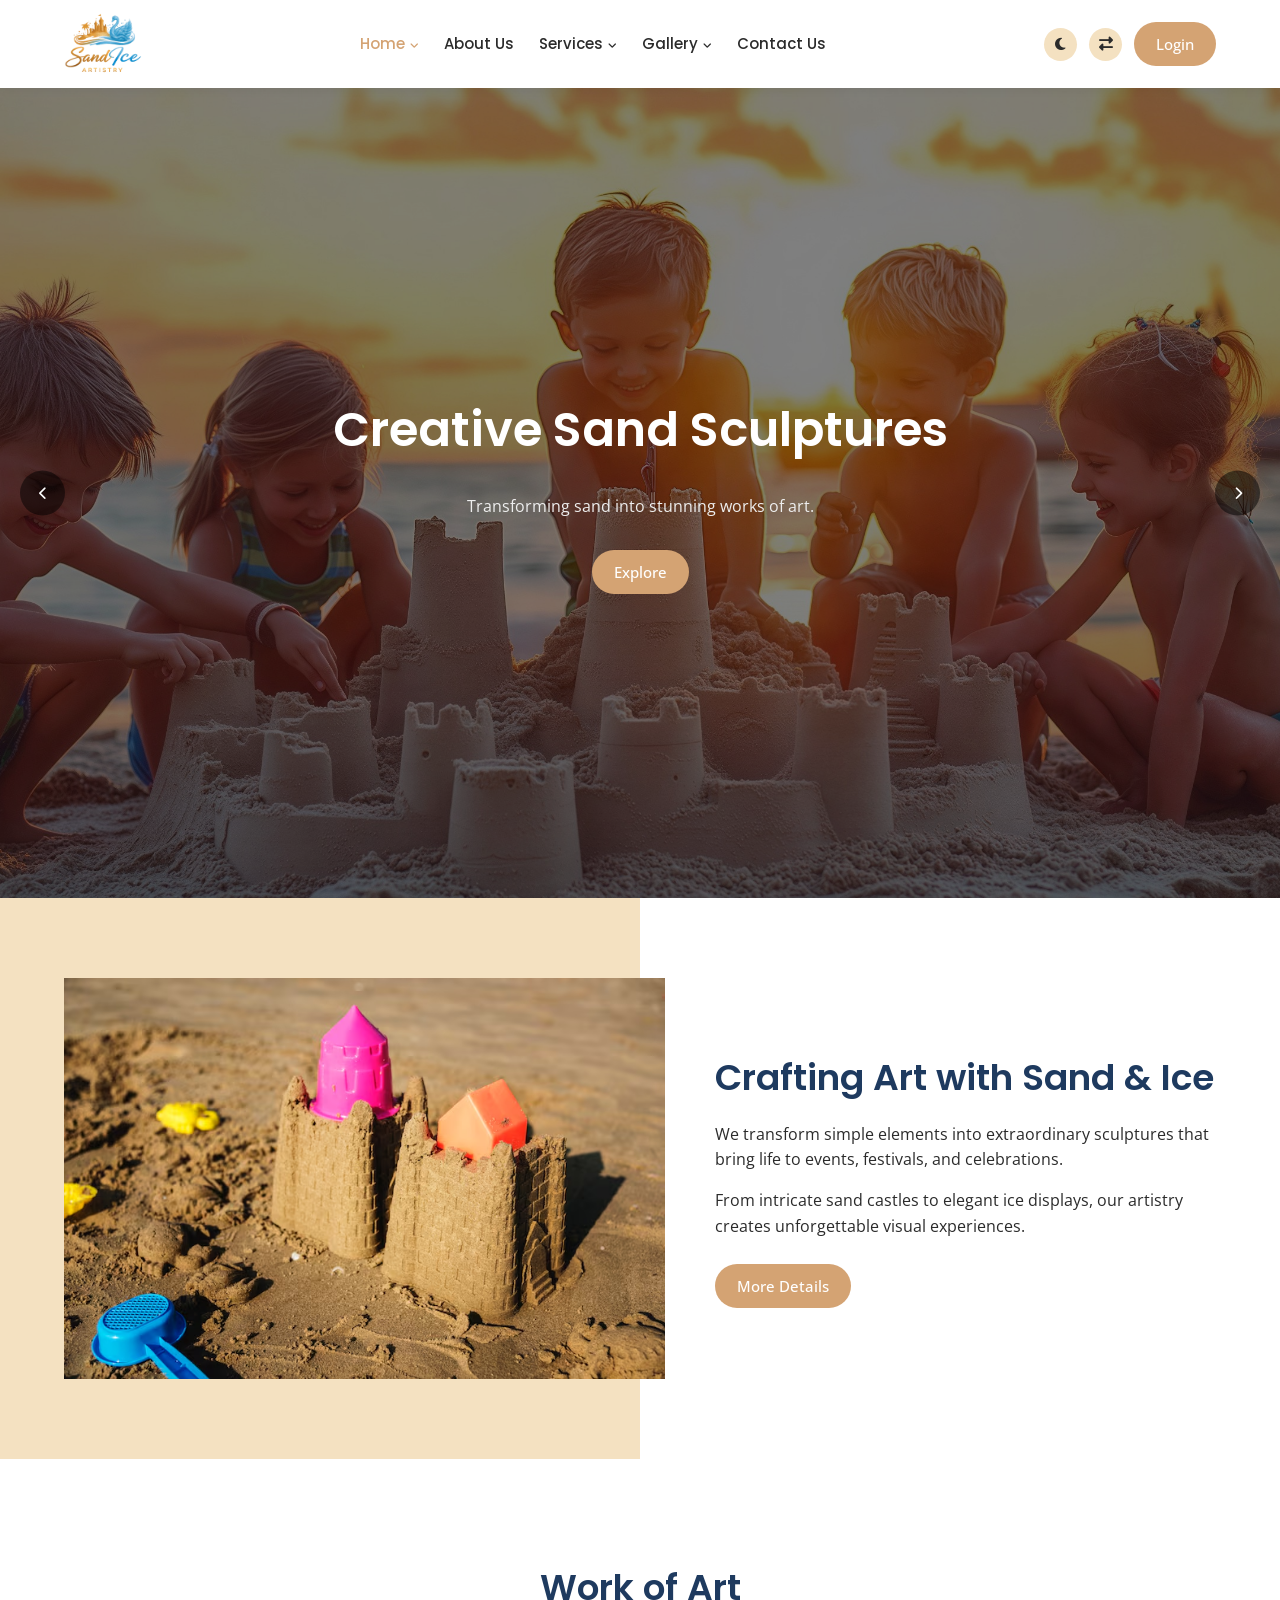
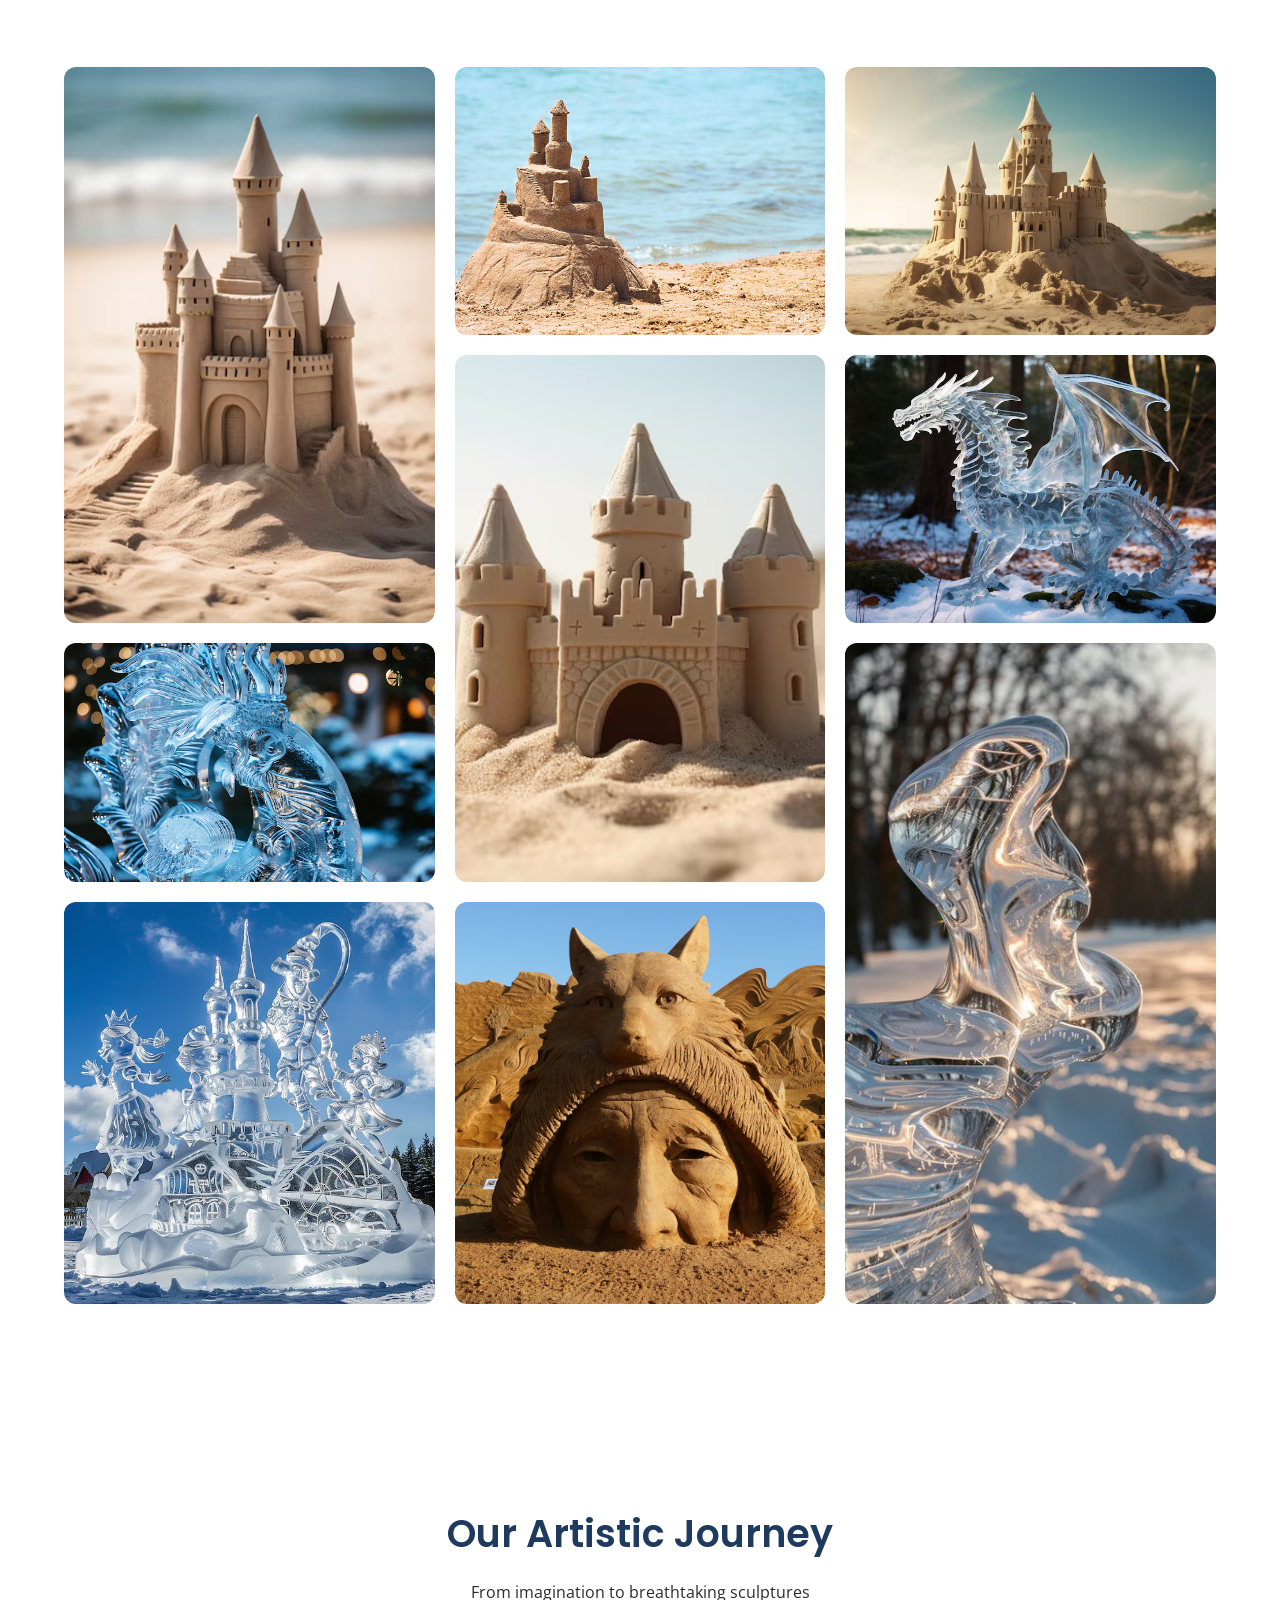
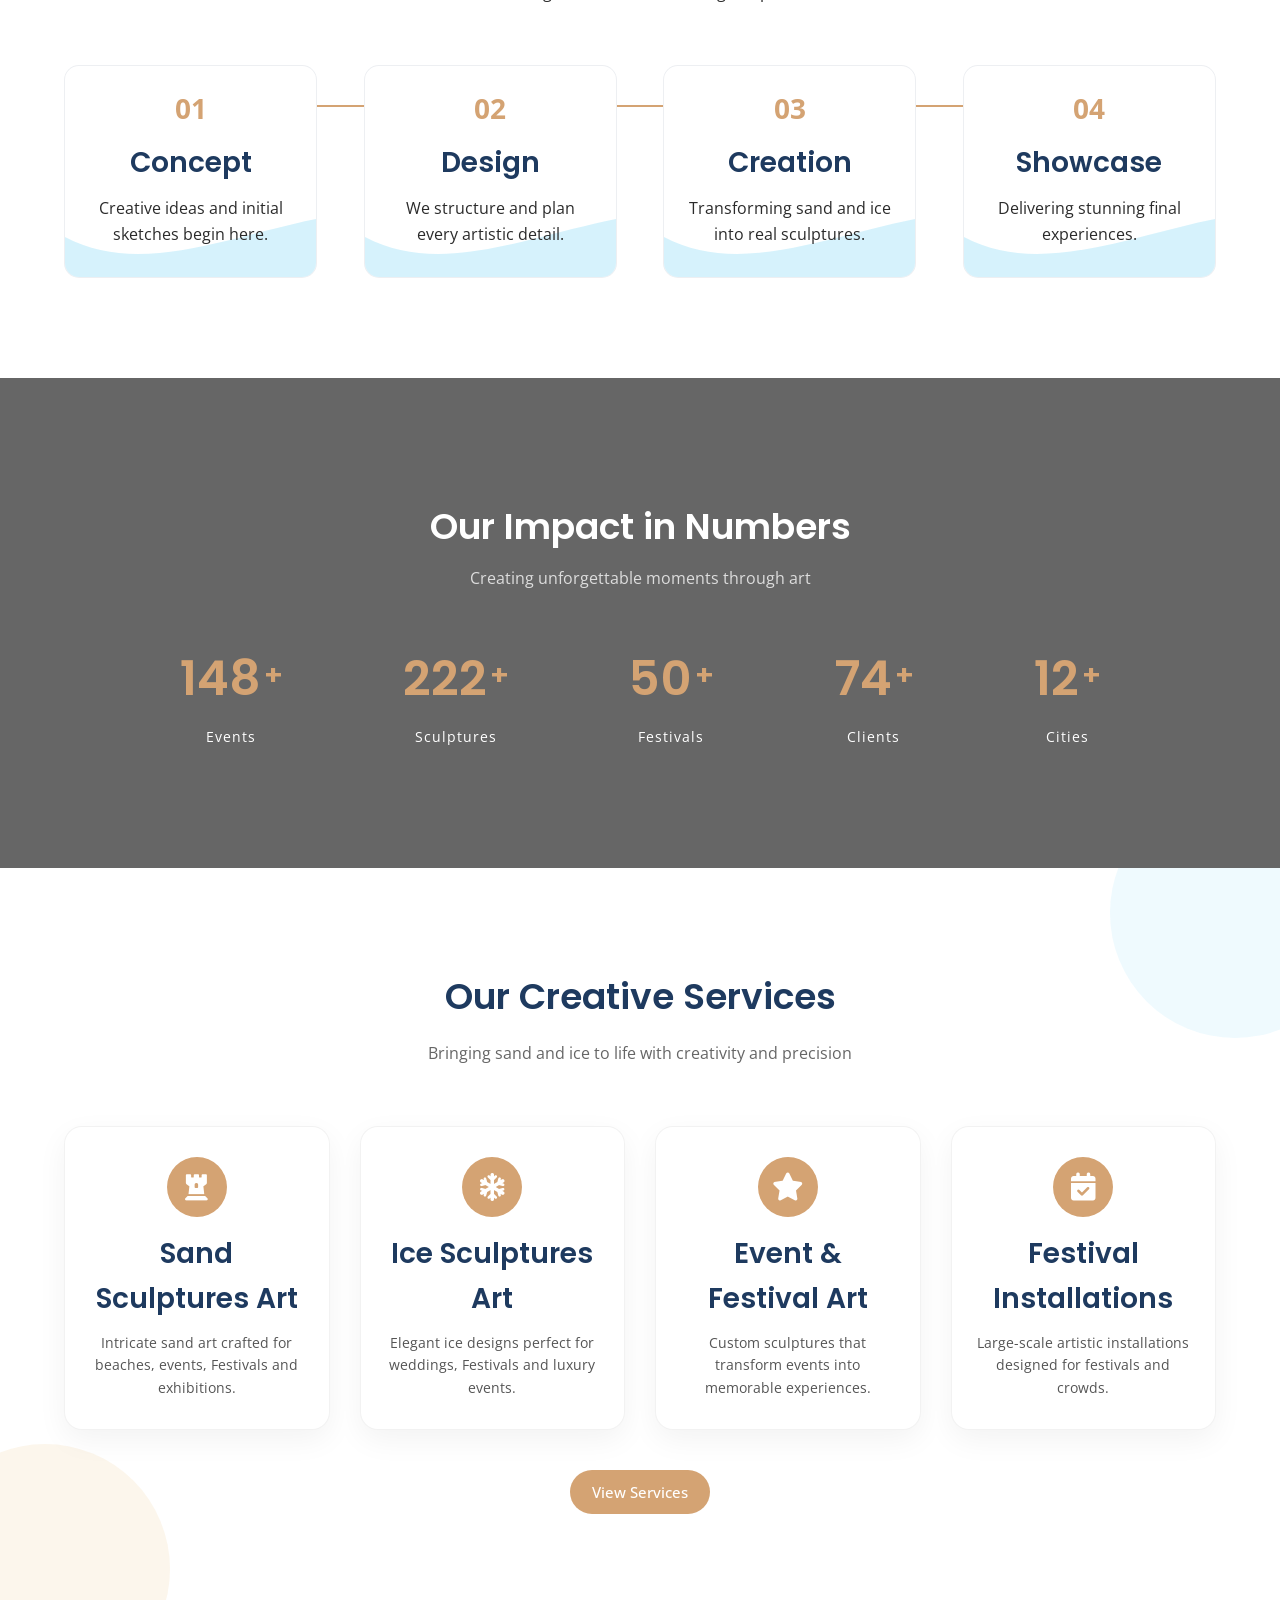
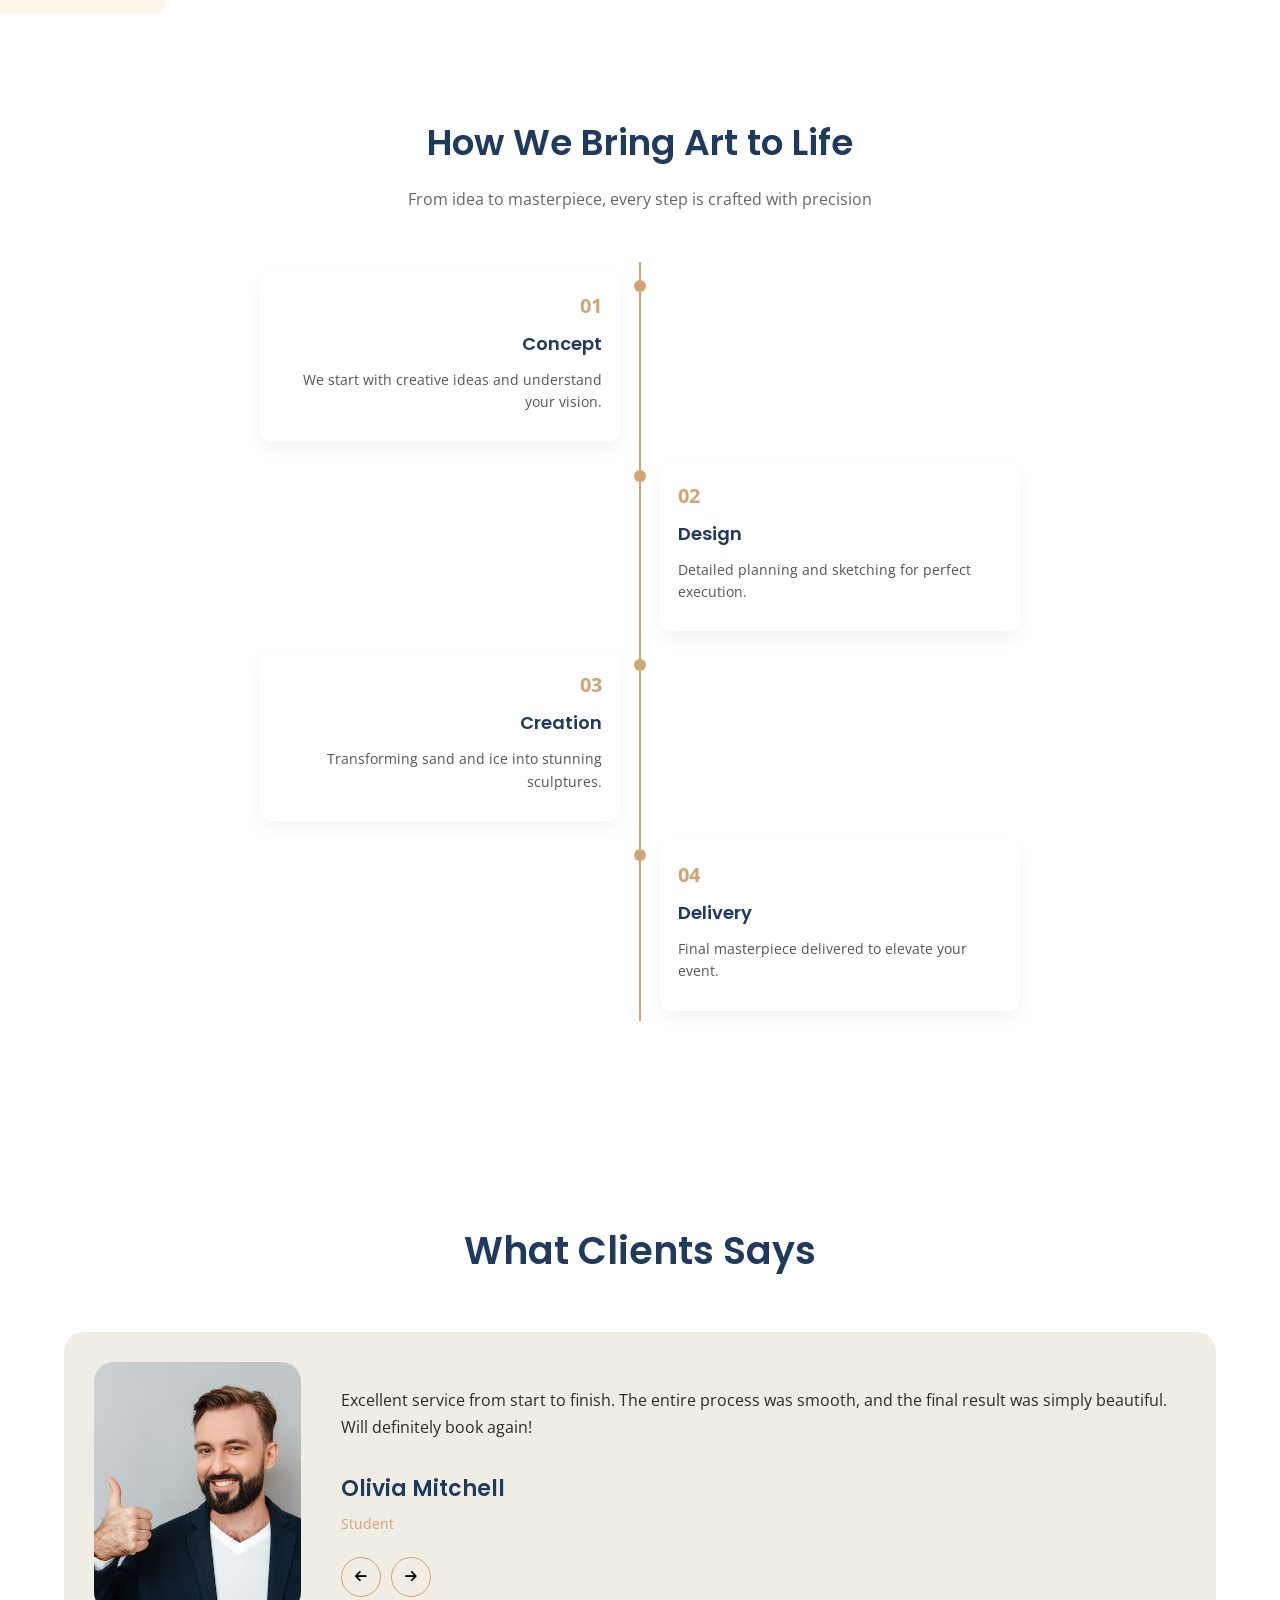
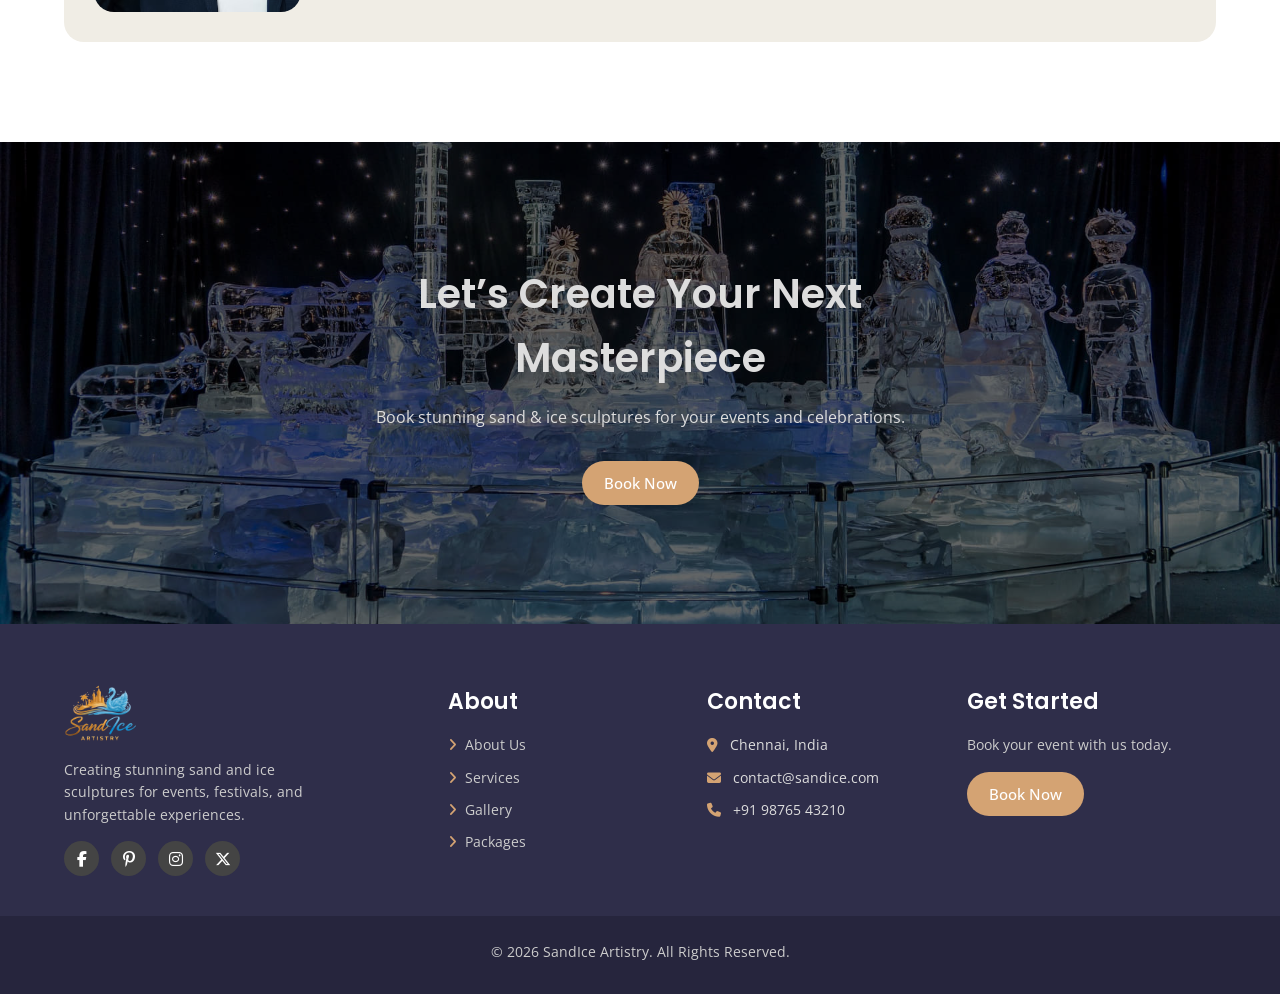
==== commit 7f4f86ff: "Add files via upload" ====
--- a/index.html
+++ b/index.html
@@ -424,7 +424,7 @@
 
     </section>
 
-    <section class="cta-section">
+    <section class="cta-section home1-cta">
 
         <div class="cta-overlay"></div>
 
--- a/css/style.css
+++ b/css/style.css
@@ -36,7 +36,7 @@
 }
 
 section {
-    padding: 70px 0;
+    padding: 50px 0;
 }
 
 h2 {
@@ -46,6 +46,27 @@
 ::selection {
     background: var(--secondary-2);
     color: var(--neutral-2);
+}
+
+/* ================= REVEAL ON SCROLL ================= */
+.reveal {
+    opacity: 0;
+    transform: translate3d(0, 18px, 0);
+    transition: opacity 650ms ease, transform 650ms cubic-bezier(0.2, 0.8, 0.2, 1);
+    will-change: opacity, transform;
+}
+
+.reveal.is-revealed {
+    opacity: 1;
+    transform: none;
+}
+
+@media (prefers-reduced-motion: reduce) {
+    .reveal {
+        opacity: 1;
+        transform: none;
+        transition: none;
+    }
 }
 
 /* GLOBAL CONTAINER */
@@ -461,6 +482,12 @@
     margin-bottom: 15px;
 }
 
+.footer ul {
+    list-style: none;
+    padding: 0;
+    margin: 0;
+}
+
 /* LINKS */
 .footer ul li {
     margin-bottom: 10px;
@@ -502,6 +529,7 @@
 
 .social-icons a:hover {
     background: var(--secondary-1);
+    color: #fff;
 }
 
 /* LINKS */
@@ -786,6 +814,7 @@
     width: 100%;
     height: 2px;
     background: var(--secondary-1);
+    z-index: 0;
 }
 
 /* STEP */
@@ -797,8 +826,9 @@
     border-radius: 15px;
 
     /* 🔥 GLASS EFFECT */
-    background: rgba(255, 255, 255, 0.6);
-    backdrop-filter: blur(10px);
+    background: var(--neutral-1);
+    border: 1px solid rgba(30, 58, 95, 0.08);
+    z-index: 1;
 
     transition: 0.3s;
 }
@@ -2095,6 +2125,7 @@
     opacity: 0;
     transform: translateY(20px);
     transition: 0.4s ease;
+    z-index: 2;
 }
 
 .hover-content h3 {
@@ -2108,6 +2139,7 @@
     inset: 0;
     background: rgba(0, 0, 0, 0.4);
     transition: 0.4s;
+    z-index: 1;
 }
 
 /* HOVER EFFECT 🔥 */
@@ -2894,6 +2926,11 @@
         grid-template-columns: repeat(2, 1fr);
         grid-auto-rows: 200px;
     }
+
+    /* Prevent big empty gaps caused by wide tiles in 2-column layout */
+    .type-box.wide {
+        grid-column: span 1;
+    }
 }
 
 @media (max-width: 576px) {
@@ -2904,6 +2941,10 @@
     .types-grid {
         grid-template-columns: 1fr;
         grid-auto-rows: 220px;
+    }
+
+    .type-box.wide {
+        grid-column: span 1;
     }
 }
 
@@ -2998,6 +3039,7 @@
 .signature-item {
     display: grid;
     grid-template-columns: 1fr 1fr;
+    grid-template-areas: "image content";
     gap: 50px;
     align-items: center;
     margin-bottom: 80px;
@@ -3006,11 +3048,16 @@
 @media (max-width: 992px) {
     .signature-item {
         grid-template-columns: 1fr;
+        grid-template-areas:
+            "image"
+            "content";
         text-align: center;
     }
 
     .signature-item.reverse {
-        direction: ltr;
+        grid-template-areas:
+            "image"
+            "content";
     }
 
     .signature-content p {
@@ -3018,9 +3065,6 @@
         margin-right: auto;
     }
 
-    .signature-item.reverse .signature-content {
-        direction: ltr;
-    }
 }
 
 @media (max-width: 576px) {
@@ -3035,14 +3079,18 @@
 
 /* REVERSE */
 .signature-item.reverse {
-    direction: rtl;
-}
-
-.signature-item.reverse .signature-content {
-    direction: ltr;
+    grid-template-areas: "content image";
 }
 
 /* IMAGE */
+.signature-img {
+    grid-area: image;
+}
+
+.signature-content {
+    grid-area: content;
+}
+
 .signature-img img {
     width: 100%;
     border-radius: 20px;
@@ -3111,11 +3159,7 @@
     flex: 1 1 50%;
     min-width: 0;
     height: 440px;
-
-    background-position: center;
-    background-size: cover;
-    background-attachment: fixed;
-    /* 🔥 PARALLAX */
+    overflow: hidden;
 
     display: flex;
     align-items: center;
@@ -3123,13 +3167,19 @@
     padding: 0 clamp(18px, 6vw, 64px);
 }
 
+/* PARALLAX BG IMAGE */
+.material-parallax .parallax-bg {
+    position: absolute;
+    inset: -30% 0;
+    width: 100%;
+    height: 160%;
+    object-fit: cover;
+    will-change: transform;
+    z-index: 0;
+}
+
 /* BACKGROUNDS */
-.material-parallax.sand {
-    background-image: url("../images/sand-material.jpg");
-}
-
 .material-parallax.ice {
-    background-image: url("../images/ice-material.jpg");
     justify-content: flex-end;
 }
 
@@ -3138,6 +3188,7 @@
     position: absolute;
     inset: 0;
     background: rgba(0, 0, 0, 0.6);
+    z-index: 1;
 }
 
 /* CONTENT */
@@ -3175,8 +3226,17 @@
         justify-content: center;
     }
 
+    .material-parallax.sand,
+    .material-parallax.ice {
+        height: 380px;
+    }
+
     .material-parallax.ice {
         justify-content: center;
+    }
+
+    .material-parallax .parallax-bg {
+        transform: none !important;
     }
 }
 
@@ -3756,7 +3816,7 @@
 .event-impact {
     position: relative;
     padding: 120px 0;
-    background: url("../images/event-bg.jpg") center/cover no-repeat;
+    background: url("../images/event-impact-bg.jpg") center/cover no-repeat;
     background-attachment: fixed;
 }
 
@@ -3954,6 +4014,13 @@
         margin: 0 auto 20px;
     }
 
+    .festival-highlights {
+        display: inline-flex;
+        text-align: left;
+        align-items: flex-start;
+        margin: 0 auto;
+    }
+
     .festival-image {
         margin-top: 30px;
     }
@@ -3972,6 +4039,10 @@
 
     .festival-text p {
         font-size: 14px;
+    }
+
+    .festival-highlights {
+        width: min(520px, 92vw);
     }
 }
 
@@ -4015,6 +4086,37 @@
 
 .festival-packages-header p {
     color: #666;
+}
+
+@media (max-width: 768px) {
+    .festival-packages-alt {
+        padding: 80px 0;
+    }
+
+    .festival-packages-alt .festival-packages-scroll {
+        flex-direction: column;
+        overflow: visible;
+        scroll-snap-type: none;
+        scrollbar-width: none;
+        padding: 0;
+        gap: 18px;
+        align-items: stretch;
+    }
+
+    .festival-packages-alt .festival-packages-scroll::-webkit-scrollbar {
+        display: none;
+    }
+
+    .festival-packages-alt .package-strip {
+        width: 100%;
+        max-width: 520px;
+        margin: 0 auto;
+        scroll-snap-align: unset;
+    }
+
+    .festival-packages-alt .package-strip.featured {
+        transform: none;
+    }
 }
 
 
@@ -4153,20 +4255,21 @@
 .type-row {
     display: grid;
     grid-template-columns: 1fr 1fr;
+    grid-template-areas: "image content";
     align-items: center;
     min-height: 350px;
 }
 
 /* REVERSE */
 .type-row.reverse {
-    direction: rtl;
-}
-
-.type-row.reverse .type-content {
-    direction: ltr;
+    grid-template-areas: "content image";
 }
 
 /* IMAGE */
+.type-image {
+    grid-area: image;
+}
+
 .type-image img {
     width: 100%;
     height: 100%;
@@ -4175,6 +4278,7 @@
 
 /* CONTENT */
 .type-content {
+    grid-area: content;
     padding: 60px;
     background: var(--neutral-1);
 }
@@ -4234,10 +4338,15 @@
 
     .type-row {
         grid-template-columns: 1fr;
+        grid-template-areas:
+            "image"
+            "content";
     }
 
     .type-row.reverse {
-        direction: ltr;
+        grid-template-areas:
+            "image"
+            "content";
     }
 
     .type-content {
@@ -4262,6 +4371,7 @@
     position: relative;
     height: 500px;
     background: url("../images/live-event.jpg") center/cover no-repeat;
+    background-attachment: fixed;
     display: flex;
     align-items: center;
 }
@@ -4322,6 +4432,7 @@
         height: auto;
         padding: 80px 0;
         text-align: center;
+        background-attachment: scroll;
     }
 
     .festival-live-content {
@@ -5124,7 +5235,7 @@
 
 /* 1) Signature Masterpieces */
 .signature-masterpieces {
-    padding: 120px 0;
+    padding: 90px 0;
     background: var(--neutral-1);
 }
 
@@ -5189,7 +5300,7 @@
 
 /* 2) Material Switch */
 .material-switch {
-    padding: 120px 0;
+    padding: 90px 0;
     background: var(--neutral-1);
 }
 
@@ -5255,7 +5366,7 @@
 
 /* 3) Categories */
 .art-categories {
-    padding: 120px 0;
+    padding: 90px 0;
     background: var(--neutral-1);
 }
 
@@ -5303,7 +5414,7 @@
 
 /* 4) Closeups */
 .detail-closeups {
-    padding: 120px 0;
+    padding: 90px 0;
     background: var(--neutral-1);
 }
 
@@ -5336,7 +5447,7 @@
 
 /* 5) Real Event Highlights */
 .real-event-highlights {
-    padding: 120px 0;
+    padding: 90px 0;
     background: var(--neutral-1);
 }
 
@@ -5547,7 +5658,7 @@
 /* ================= CAPTURED MOMENTS ================= */
 
 .captured-moments {
-    padding: 120px 0;
+    padding: 90px 0;
     background: var(--neutral-1);
 }
 
@@ -5626,7 +5737,7 @@
 /* ================= BEHIND THE SCENES ================= */
 
 .behind-scenes {
-    padding: 120px 0;
+    padding: 90px 0;
     background: var(--neutral-1);
 }
 
@@ -5709,7 +5820,7 @@
 /* ================= CLIENT SHOWCASE ================= */
 
 .client-showcase {
-    padding: 120px 0;
+    padding: 90px 0;
     background: var(--neutral-1);
 }
 
@@ -5738,21 +5849,19 @@
 .client-item {
     display: grid;
     grid-template-columns: 1fr 1fr;
+    grid-template-areas: "image content";
     align-items: center;
     gap: 40px;
 }
 
 /* REVERSE */
 .client-item.reverse {
-    direction: rtl;
-}
-
-.client-item.reverse .client-content {
-    direction: ltr;
+    grid-template-areas: "content image";
 }
 
 /* IMAGE */
-.client-item img {
+.client-item>img {
+    grid-area: image;
     width: 100%;
     height: 280px;
     object-fit: cover;
@@ -5761,6 +5870,10 @@
 }
 
 /* CONTENT */
+.client-item>.client-content {
+    grid-area: content;
+}
+
 .client-content h3 {
     margin-bottom: 10px;
     font-size: 22px;
@@ -5828,11 +5941,16 @@
 
     .client-item {
         grid-template-columns: 1fr;
+        grid-template-areas:
+            "image"
+            "content";
         text-align: center;
     }
 
     .client-item.reverse {
-        direction: ltr;
+        grid-template-areas:
+            "image"
+            "content";
     }
 
     .client-content p {
@@ -6417,6 +6535,28 @@
 
 }
 
+/* Mobile: center-align plain lists across pages (avoid nav + styled lists) */
+@media (max-width: 768px) {
+
+    section ul:not([class]),
+    section ol:not([class]),
+    footer ul:not([class]),
+    footer ol:not([class]) {
+        padding-left: 0;
+        padding-right: 0;
+        margin-left: 0;
+        margin-right: 0;
+        list-style-position: inside;
+    }
+
+    section ul:not([class]) li,
+    section ol:not([class]) li,
+    footer ul:not([class]) li,
+    footer ol:not([class]) li {
+        text-align: center;
+    }
+}
+
 @media (max-width: 576px) {
 
     .footer h4 {
@@ -7336,7 +7476,7 @@
 
     .texture-item {
         width: 100%;
-        height: 250px;
+        height: 320px;
     }
 
     /* REMOVE FLEX EXPAND EFFECT */
@@ -7355,7 +7495,7 @@
 @media (max-width: 576px) {
 
     .texture-item {
-        height: 220px;
+        height: 280px;
     }
 
     .texture-content h2 {
@@ -7372,7 +7512,7 @@
 @media (max-width: 480px) {
 
     .texture-item {
-        height: 200px;
+        height: 250px;
     }
 
     .texture-content h2 {
@@ -7524,7 +7664,7 @@
     .hover-wrapper {
         display: grid;
         grid-template-columns: repeat(2, 1fr);
-        gap: 15px;
+        gap: 0;
         height: auto;
     }
 
@@ -7548,7 +7688,14 @@
 
     /* NORMAL OVERLAY */
     .hover-tile::after {
-        background: rgba(0, 0, 0, 0.4);
+        background: rgba(0, 0, 0, 0.45);
+    }
+
+    .hover-content h3,
+    .hover-content p {
+        color: #fff;
+        opacity: 1;
+        text-shadow: 0 10px 22px rgba(0, 0, 0, 0.55);
     }
 }
 
@@ -7859,8 +8006,58 @@
     }
 }
 
-
-
+/* ================= GAP FIX (SAND ICE PAGE) ================= */
+
+@media (max-width: 768px) {
+
+    .types-grid {
+        gap: 8px;
+    }
+
+    .type-box {
+        margin: 0;
+        line-height: 0;
+    }
+
+    .type-box img {
+        display: block;
+    }
+}
+
+@media (max-width: 768px) {
+    .type-box.wide {
+        display: none;
+    }
+}
+
+/* ================= SIGNATURE RESPONSIVE FIX ================= */
+
+@media (max-width: 768px) {
+
+    .signature-item {
+        display: flex;
+        flex-direction: column;
+        gap: 25px;
+    }
+
+    /* NORMAL ORDER */
+    .signature-item .signature-img {
+        order: 1;
+    }
+
+    .signature-item .signature-content {
+        order: 2;
+    }
+
+    /* REVERSE ORDER 🔥 */
+    .signature-item.reverse .signature-img {
+        order: 2;
+    }
+
+    .signature-item.reverse .signature-content {
+        order: 1;
+    }
+}
 
 
 
@@ -7905,7 +8102,24 @@
 }
 
 body.dark-mode a:not(.btn):hover {
-    color: var(--primary-1);
+    color: var(--secondary-1);
+}
+
+/* DARK MODE: keep footer social icons readable on hover */
+body.dark-mode .social-icons a:hover {
+    color: #fff;
+}
+
+/* DARK MODE: keep About team socials readable on hover (avoid global link hover color override) */
+body.dark-mode .artist-socials a:hover,
+body.dark-mode .artist-socials a:focus-visible {
+    color: #fff;
+}
+
+/* DARK MODE: Navbar/menu hover should stay sand-colored */
+body.dark-mode .menu>ul>li>a:hover,
+body.dark-mode .dropdown-menu li a:hover {
+    color: var(--secondary-1);
 }
 
 body.dark-mode input,
@@ -8046,7 +8260,7 @@
 }
 
 body.dark-mode .journey-step {
-    background: rgba(30, 30, 30, 0.72);
+    background: var(--surface-1);
     border: 1px solid var(--border-1);
     box-shadow: var(--shadow-1);
 }
@@ -8080,6 +8294,8 @@
 }
 
 body.dark-mode .filter-btn.active {
+    background: var(--secondary-1);
+    color: #fff;
     border-color: transparent;
 }
 
@@ -8251,14 +8467,128 @@
     width: 100%;
 }
 
-/* Booking page: fix reverse type-row content direction in RTL */
-body.rtl .type-row.reverse .type-content {
+/* HOME 2: Hover tiles */
+body.rtl .hover-content {
+    left: auto;
+    right: 20px;
+    text-align: right;
+}
+
+/* SANDICE: Signature works */
+body.rtl .signature-content {
+    text-align: right;
+}
+
+body.rtl .signature-meta {
+    justify-content: flex-end;
+}
+
+/* BOOKING: Festival live points bullets */
+body.rtl .live-points div {
+    padding-left: 0;
+    padding-right: 18px;
+}
+
+body.rtl .live-points div::before {
+    left: auto;
+    right: 0;
+}
+
+/* BOOKING: Ticket form inputs (incl. date) */
+body.rtl .ticket-form input,
+body.rtl .ticket-form textarea {
     direction: rtl;
-}
-
-body.rtl .type-meta,
-body.rtl .type-actions {
+    text-align: right;
+}
+
+body.rtl .ticket-form input[type="date"] {
+    direction: rtl;
+    text-align: right;
+}
+
+/* Keep date text readable (LTR) while the control stays RTL (icon on left in most browsers) */
+body.rtl .ticket-form input[type="date"]::-webkit-datetime-edit-fields-wrapper {
+    display: flex;
     justify-content: flex-end;
+}
+
+body.rtl .ticket-form input[type="date"]::-webkit-datetime-edit {
+    direction: ltr;
+    text-align: right;
+    padding: 0;
+    margin: 0;
+}
+
+body.rtl .ticket-form input[type="date"]::-webkit-calendar-picker-indicator {
+    opacity: 0;
+    cursor: pointer;
+}
+
+body.rtl .ticket-form select {
+    direction: rtl;
+    text-align: right;
+}
+
+/* BOOKING: Festival zones info bubble */
+body.rtl .zones-header {
+    text-align: center;
+}
+
+body.rtl .zone-info {
+    left: auto;
+    right: 45px;
+    text-align: right;
+}
+
+/* PACKAGES: Commission form */
+body.rtl .commission-form input,
+body.rtl .commission-form textarea,
+body.rtl .commission-form select {
+    direction: rtl;
+    text-align: right;
+}
+
+body.rtl .commission-form input[type="date"]::-webkit-datetime-edit-fields-wrapper {
+    display: flex;
+    justify-content: flex-end;
+}
+
+body.rtl .commission-form input[type="date"]::-webkit-datetime-edit {
+    direction: ltr;
+    text-align: right;
+    padding: 0;
+    margin: 0;
+}
+
+body.rtl .commission-form input[type="date"]::-webkit-calendar-picker-indicator {
+    opacity: 0;
+    cursor: pointer;
+}
+
+/* RTL: show a calendar icon on the LEFT for date inputs (native icon hidden above) */
+body.rtl .ticket-form input[type="date"],
+body.rtl .commission-form input[type="date"] {
+    padding-left: 42px;
+    padding-right: 1px;
+    background-repeat: no-repeat;
+    background-position: 14px 50%;
+    background-size: 18px 18px;
+    background-image: url("data:image/svg+xml,%3Csvg xmlns='http://www.w3.org/2000/svg' viewBox='0 0 24 24'%3E%3Cpath fill='%232B2B2B' d='M7 2a1 1 0 0 1 1 1v1h8V3a1 1 0 1 1 2 0v1h1a3 3 0 0 1 3 3v13a3 3 0 0 1-3 3H5a3 3 0 0 1-3-3V7a3 3 0 0 1 3-3h1V3a1 1 0 0 1 1-1Zm13 8H4v10a1 1 0 0 0 1 1h14a1 1 0 0 0 1-1V10ZM19 6H5a1 1 0 0 0-1 1v1h16V7a1 1 0 0 0-1-1Z'/%3E%3C/svg%3E");
+}
+
+body.dark-mode.rtl .ticket-form input[type="date"],
+body.dark-mode.rtl .commission-form input[type="date"] {
+    background-image: url("data:image/svg+xml,%3Csvg xmlns='http://www.w3.org/2000/svg' viewBox='0 0 24 24'%3E%3Cpath fill='%23F2F2F2' d='M7 2a1 1 0 0 1 1 1v1h8V3a1 1 0 1 1 2 0v1h1a3 3 0 0 1 3 3v13a3 3 0 0 1-3 3H5a3 3 0 0 1-3-3V7a3 3 0 0 1 3-3h1V3a1 1 0 0 1 1-1Zm13 8H4v10a1 1 0 0 0 1 1h14a1 1 0 0 0 1-1V10ZM19 6H5a1 1 0 0 0-1 1v1h16V7a1 1 0 0 0-1-1Z'/%3E%3C/svg%3E");
+}
+
+body.rtl .select-box::after {
+    right: auto;
+    left: 12px;
+}
+
+body.rtl .select-box select {
+    padding-left: 42px;
+    padding-right: 14px;
 }
 
 body.rtl .packages-highlights li i,
@@ -8315,4 +8645,4 @@
         padding-left: 0;
         padding-right: 30px;
     }
-}+}
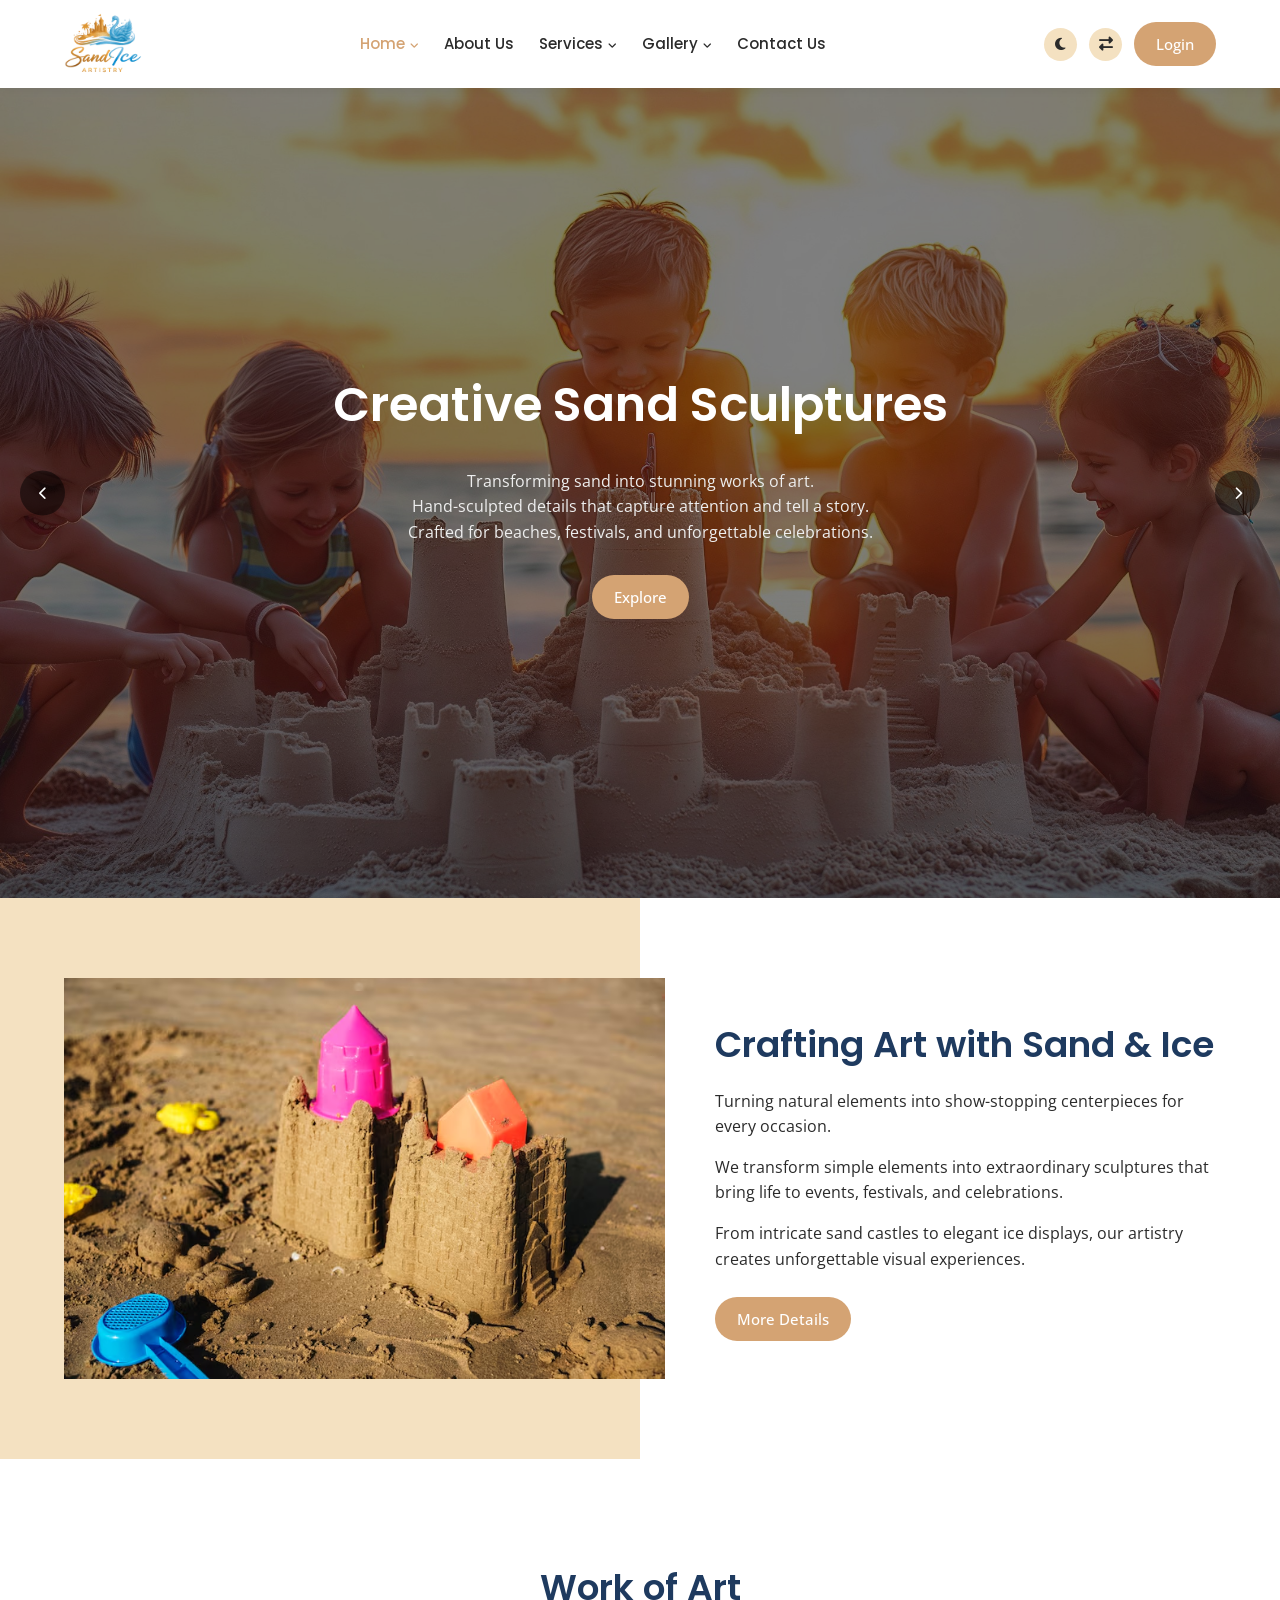
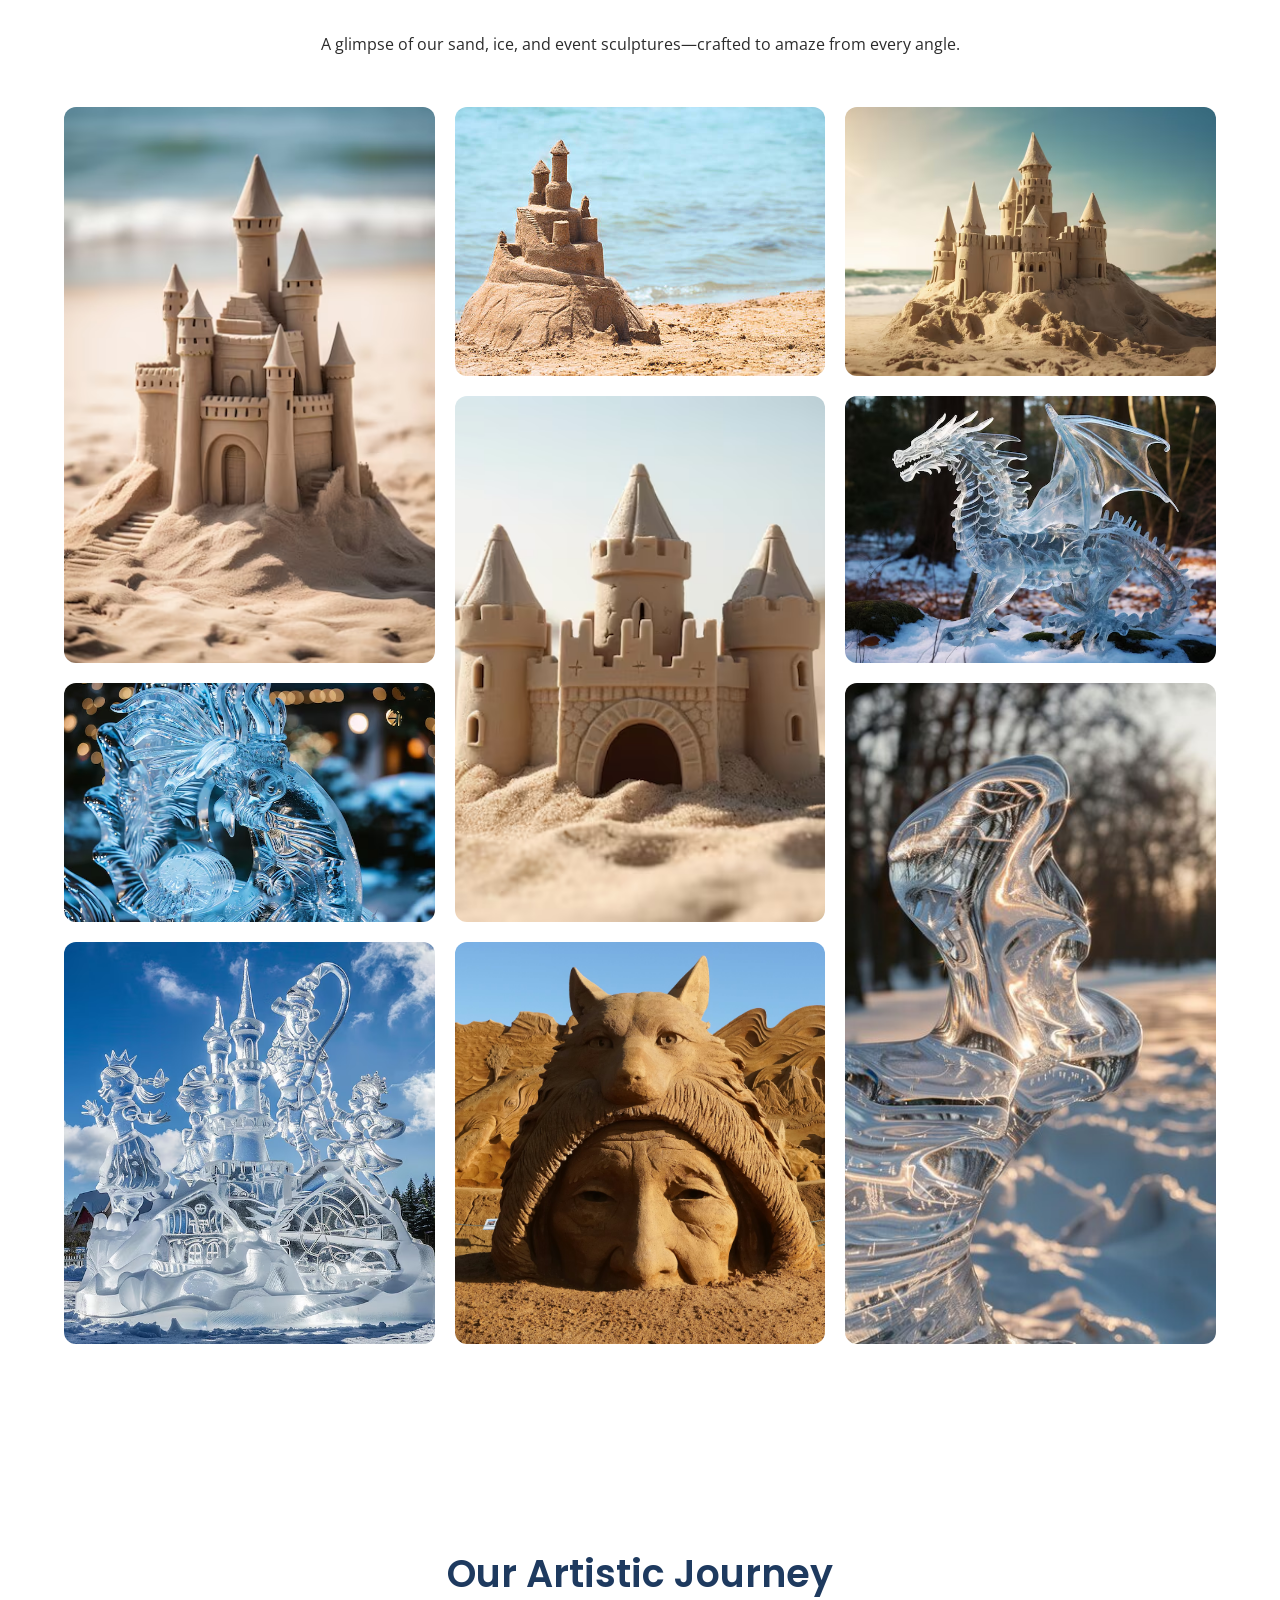
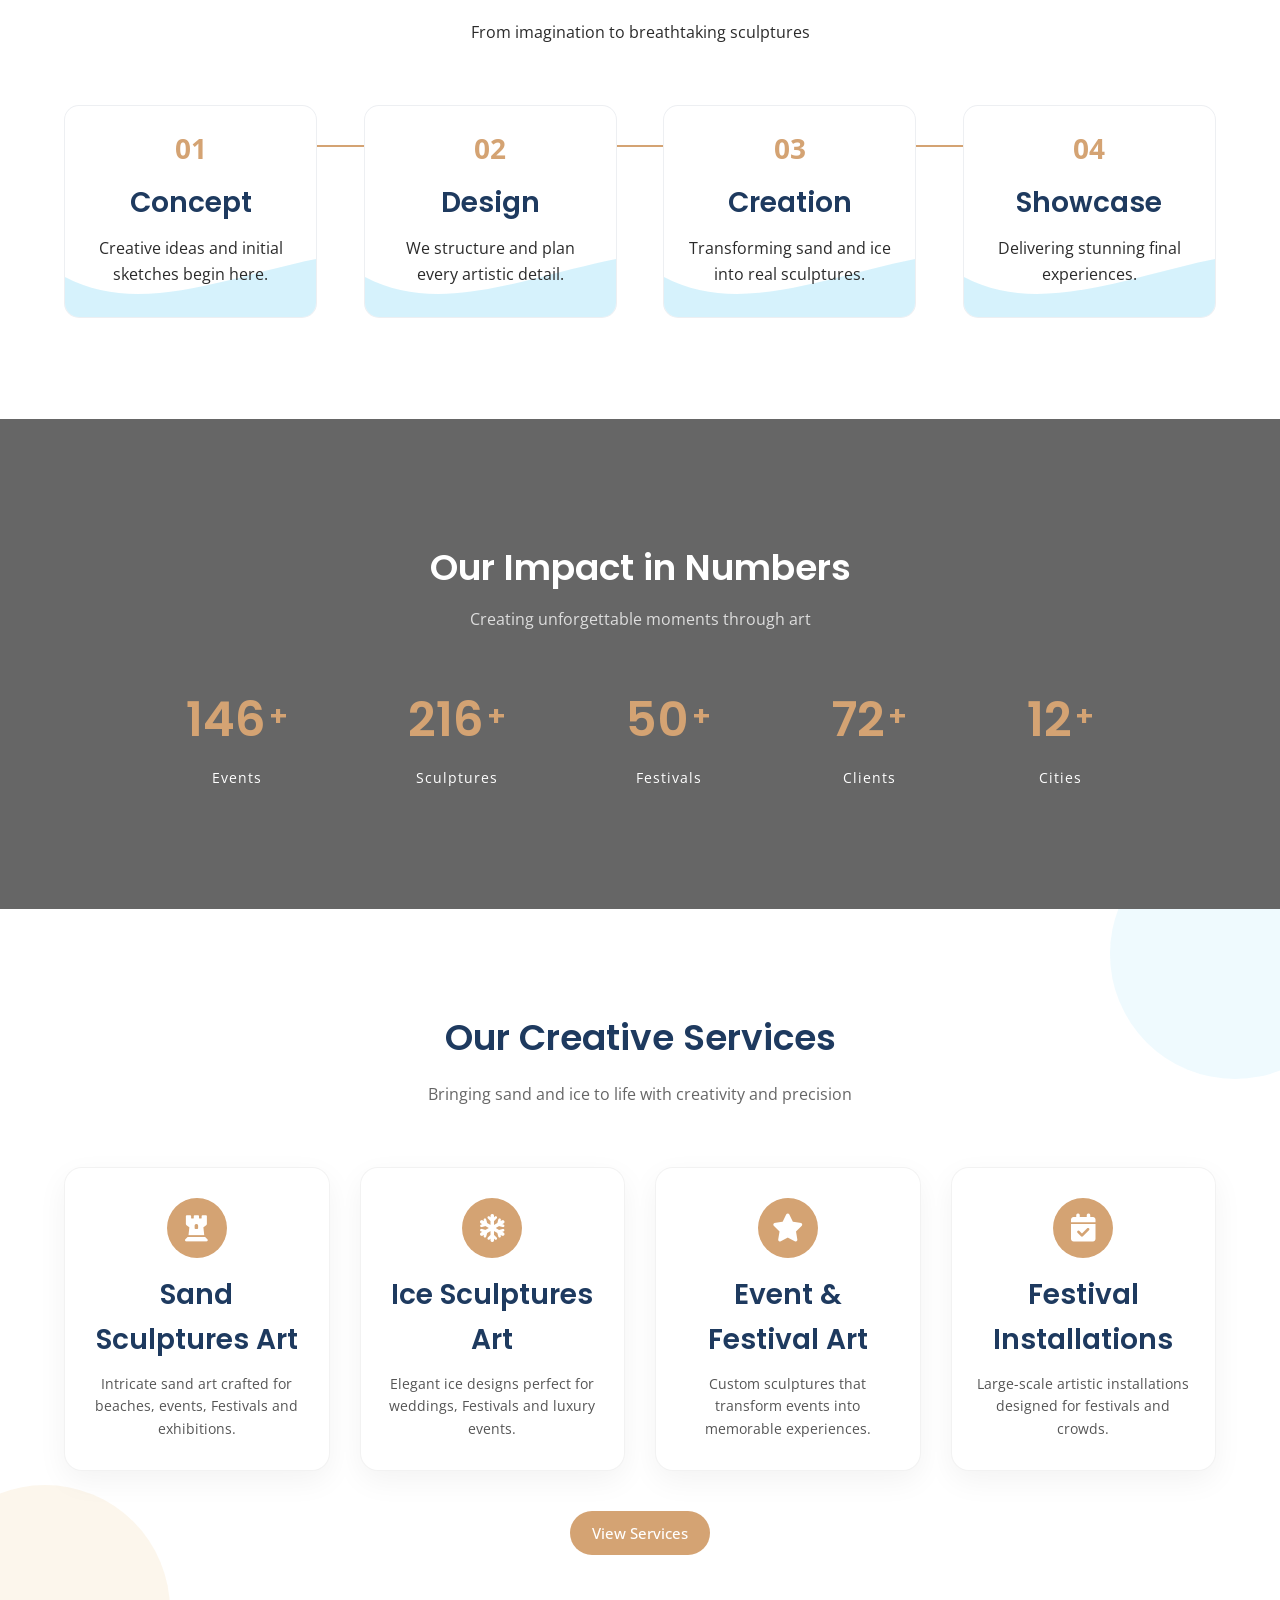
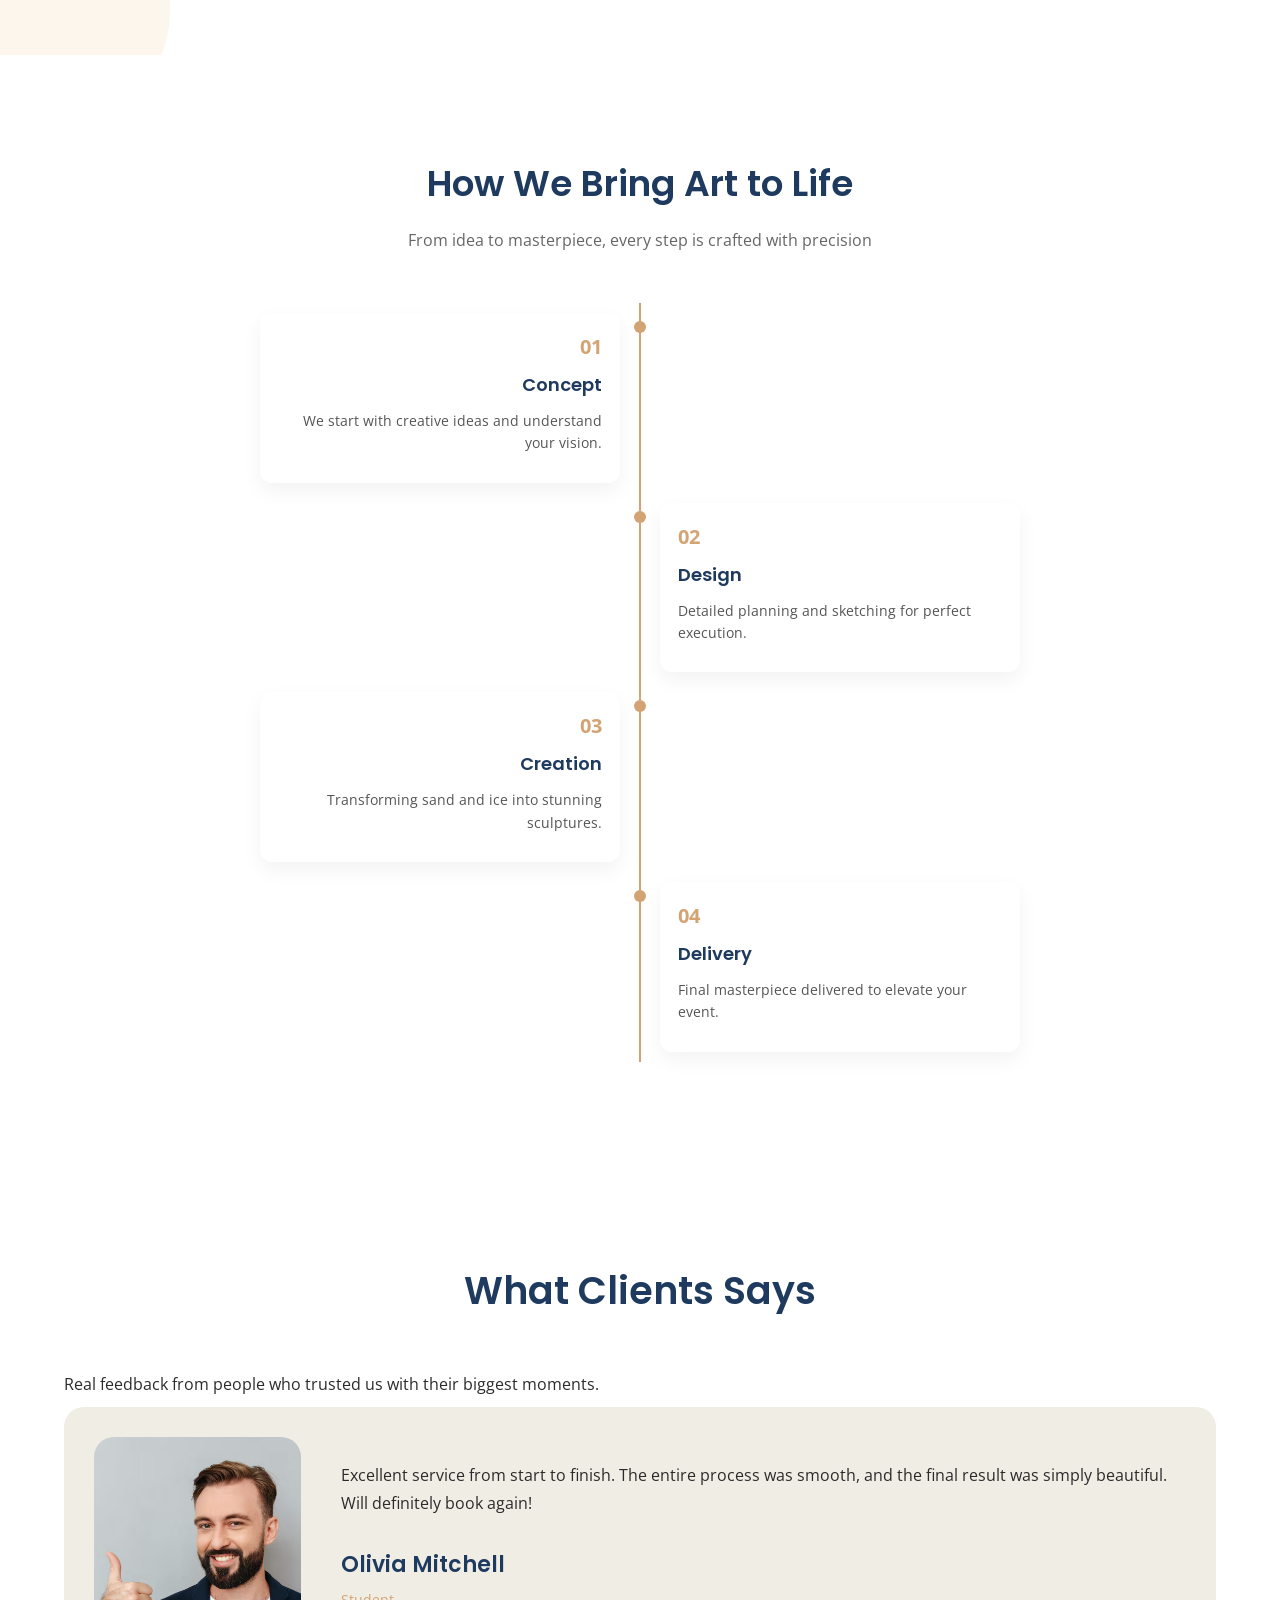
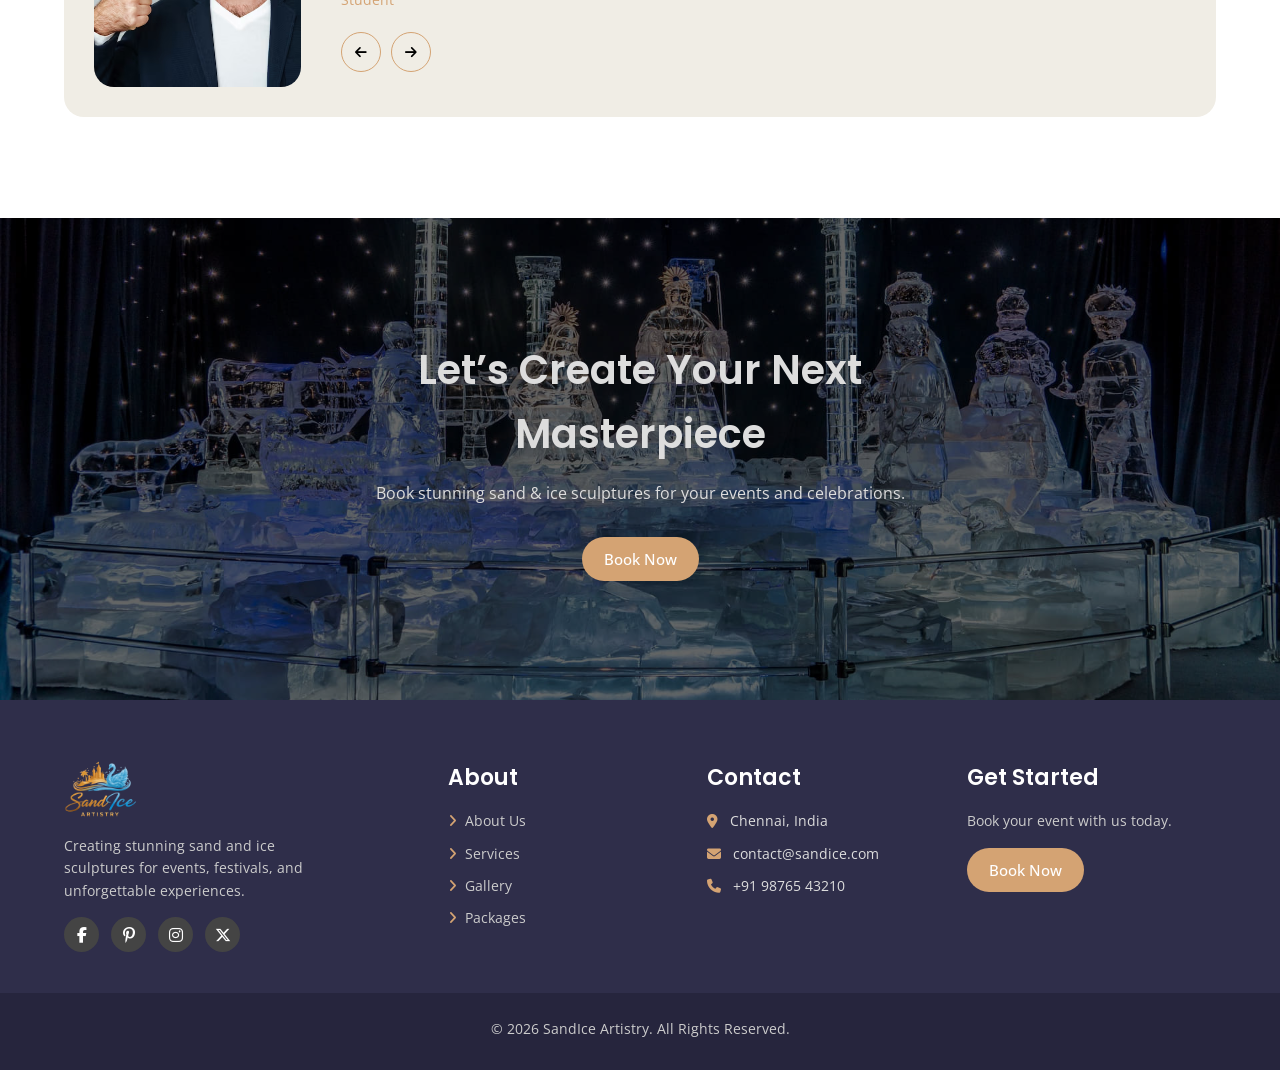
==== commit aee9973c: "Add files via upload" ====
--- a/index.html
+++ b/index.html
@@ -113,32 +113,44 @@
         <!-- SLIDE 1 -->
         <div class="slide active" style="background-image: url('images/slide1.jpg');">
             <div class="overlay"></div>
-            <div class="container slide-content">
-                <h1>Creative Sand Sculptures</h1>
-                <p>Transforming sand into stunning works of art.</p>
-                <a href="#" class="btn btn-primary">Explore</a>
-            </div>
-        </div>
+            <div class="container slide-content">
+                <h1>Creative Sand Sculptures</h1>
+                <p>
+                    Transforming sand into stunning works of art.<br>
+                    Hand-sculpted details that capture attention and tell a story.<br>
+                    Crafted for beaches, festivals, and unforgettable celebrations.
+                </p>
+                <a href="#" class="btn btn-primary">Explore</a>
+            </div>
+        </div>
 
         <!-- SLIDE 2 -->
         <div class="slide" style="background-image: url('images/slide2.jpg');">
             <div class="overlay"></div>
-            <div class="container slide-content">
-                <h1>Elegant Ice Sculptures</h1>
-                <p>Perfect centerpiece for weddings and events.</p>
-                <a href="#" class="btn btn-primary">View Gallery</a>
-            </div>
-        </div>
+            <div class="container slide-content">
+                <h1>Elegant Ice Sculptures</h1>
+                <p>
+                    Perfect centerpiece for weddings and events.<br>
+                    Crystal-clear designs that elevate your decor instantly.<br>
+                    Custom themes, logos, and shapes made to impress.
+                </p>
+                <a href="#" class="btn btn-primary">View Gallery</a>
+            </div>
+        </div>
 
         <!-- SLIDE 3 -->
         <div class="slide" style="background-image: url('images/slide3.jpg');">
             <div class="overlay"></div>
-            <div class="container slide-content">
-                <h1>Festival & Event Art</h1>
-                <p>Creating unforgettable experiences with sculpture art.</p>
-                <a href="#" class="btn btn-primary">Book Now</a>
-            </div>
-        </div>
+            <div class="container slide-content">
+                <h1>Festival & Event Art</h1>
+                <p>
+                    Creating unforgettable experiences with sculpture art.<br>
+                    Large-scale installs that become the highlight of the crowd.<br>
+                    From concept to on-site setup, we handle it all.
+                </p>
+                <a href="#" class="btn btn-primary">Book Now</a>
+            </div>
+        </div>
 
         <button class="arrow prev"><i class="fa-solid fa-chevron-left"></i></button>
         <button class="arrow next"><i class="fa-solid fa-chevron-right"></i></button>
@@ -154,12 +166,13 @@
             </div>
 
             <!-- TEXT SIDE -->
-            <div class="brand-art-text">
-                <h2>Crafting Art with Sand & Ice</h2>
-
-                <p>
-                    We transform simple elements into extraordinary sculptures that
-                    bring life to events, festivals, and celebrations.
+            <div class="brand-art-text">
+                <h2>Crafting Art with Sand & Ice</h2>
+                <p class="section-subheading">Turning natural elements into show-stopping centerpieces for every occasion.</p>
+
+                <p>
+                    We transform simple elements into extraordinary sculptures that
+                    bring life to events, festivals, and celebrations.
                 </p>
 
                 <p>
@@ -177,9 +190,10 @@
 
         <div class="container">
 
-            <div class="gallery-header">
-                <h2>Work of Art</h2>
-            </div>
+            <div class="gallery-header">
+                <h2>Work of Art</h2>
+                <p class="section-subheading">A glimpse of our sand, ice, and event sculptures—crafted to amaze from every angle.</p>
+            </div>
 
             <div class="masonry-gallery">
 
@@ -203,10 +217,10 @@
 
         <div class="container">
 
-            <div class="journey-header">
-                <h2>Our Artistic Journey</h2>
-                <p>From imagination to breathtaking sculptures</p>
-            </div>
+            <div class="journey-header">
+                <h2>Our Artistic Journey</h2>
+                <p class="section-subheading">From imagination to breathtaking sculptures</p>
+            </div>
 
             <div class="journey-track">
 
@@ -247,10 +261,10 @@
         <div class="container">
             <div class="impact-content">
 
-                <div class="impact-header">
-                    <h2>Our Impact in Numbers</h2>
-                    <p>Creating unforgettable moments through art</p>
-                </div>
+                <div class="impact-header">
+                    <h2>Our Impact in Numbers</h2>
+                    <p class="section-subheading">Creating unforgettable moments through art</p>
+                </div>
 
                 <div class="impact-wrapper">
 
@@ -290,10 +304,10 @@
 
         <div class="container">
 
-            <div class="services-header">
-                <h2>Our Creative Services</h2>
-                <p>Bringing sand and ice to life with creativity and precision</p>
-            </div>
+            <div class="services-header">
+                <h2>Our Creative Services</h2>
+                <p class="section-subheading">Bringing sand and ice to life with creativity and precision</p>
+            </div>
 
             <div class="services-grid">
 
@@ -335,10 +349,10 @@
 
         <div class="container">
 
-            <div class="process-header">
-                <h2>How We Bring Art to Life</h2>
-                <p>From idea to masterpiece, every step is crafted with precision</p>
-            </div>
+            <div class="process-header">
+                <h2>How We Bring Art to Life</h2>
+                <p class="section-subheading">From idea to masterpiece, every step is crafted with precision</p>
+            </div>
 
             <div class="process-wrapper">
 
@@ -388,7 +402,8 @@
 
         <div class="container">
 
-            <h2 class="testimonial-title">What Clients Says</h2>
+            <h2 class="testimonial-title">What Clients Says</h2>
+            <p class="section-subheading testimonial-subheading">Real feedback from people who trusted us with their biggest moments.</p>
 
             <div class="testimonial-box">
 
@@ -431,7 +446,7 @@
         <div class="container cta-content">
 
             <h2>Let’s Create Your Next Masterpiece</h2>
-            <p>Book stunning sand & ice sculptures for your events and celebrations.</p>
+            <p class="section-subheading">Book stunning sand & ice sculptures for your events and celebrations.</p>
 
             <a href="#" class="btn btn-primary">Book Now</a>
 
--- a/css/style.css
+++ b/css/style.css
@@ -2269,7 +2269,24 @@
     padding: 120px 0;
     text-align: center;
     margin-top: 0;
-    background: url("../images/cta-bg.jpg") center/cover no-repeat;
+    background: url("../images/cta2-bg.jpg") center/cover no-repeat;
+}
+
+/* Page-wise CTA backgrounds (each CTA uses a different image) */
+.cta-section.home1-cta {
+    background-image: url("../images/cta-bg.jpg");
+}
+
+.cta-section.home2-cta {
+    background-image: url("../images/cta2-bg.jpg");
+}
+
+.cta-section.about-cta {
+    background-image: url("../images/about-cta-bg.jpg");
+}
+
+.cta-section.packages-cta {
+    background-image: url("../images/packages-cta-bg.jpg");
 }
 
 /* OVERLAY */
@@ -2527,8 +2544,8 @@
 .packages-pricing {
     padding: 120px 0;
     background: var(--neutral-1);
-    border-top: 1px solid rgba(0, 0, 0, 0.06);
-    border-bottom: 1px solid rgba(0, 0, 0, 0.06);
+    border-top: 0;
+    border-bottom: 0;
 }
 
 .pricing-category {
@@ -2855,6 +2872,12 @@
         margin-right: auto;
     }
 
+    .packages-idea-metrics> :last-child {
+        grid-column: 1 / -1;
+        justify-self: center;
+        width: min(260px, 100%);
+    }
+
     .idea-metric {
         width: 100%;
         justify-content: center;
@@ -2886,12 +2909,26 @@
         max-width: 420px;
     }
 
+    .packages-idea-metrics> :last-child {
+        grid-column: auto;
+        justify-self: stretch;
+        width: 100%;
+    }
+
     .pricing-grid {
         grid-template-columns: 1fr;
     }
 
     .included-grid {
         grid-template-columns: 1fr;
+    }
+}
+
+@media (min-width: 577px) and (max-width: 1024px) {
+    .pricing-grid> :last-child:nth-child(odd) {
+        grid-column: 1 / -1;
+        justify-self: center;
+        width: min(460px, 100%);
     }
 }
 
@@ -3065,6 +3102,9 @@
         margin-right: auto;
     }
 
+    .signature-meta {
+        justify-content: center;
+    }
 }
 
 @media (max-width: 576px) {
@@ -3240,6 +3280,79 @@
     }
 }
 
+/* ================= TABLET ================= */
+
+@media (max-width: 1024px) {
+
+    .material-parallax {
+        height: 380px;
+        padding: 0 30px;
+    }
+
+    .material-content h2 {
+        font-size: 28px;
+    }
+
+    .material-content p {
+        font-size: 15px;
+    }
+}
+
+
+/* ================= MOBILE FIX ================= */
+
+@media (max-width: 768px) {
+
+    .materials-parallax {
+        flex-direction: column;
+    }
+
+    .material-parallax {
+        width: 100%;
+        height: 100vh !important;
+        /* 🔥 FULL SCREEN */
+        min-height: 500px;
+        justify-content: center !important;
+        padding: 0 25px;
+    }
+
+    .material-parallax.ice {
+        justify-content: center !important;
+    }
+
+    /* PARALLAX IMAGE FIX */
+    .material-parallax .parallax-bg {
+        inset: 0;
+        height: 100%;
+    }
+
+    .material-content {
+        text-align: center;
+    }
+
+    .material-content h2 {
+        font-size: 24px;
+    }
+
+    .material-content p {
+        font-size: 14px;
+    }
+}
+
+
+/* ================= SMALL MOBILE ================= */
+
+@media (max-width: 480px) {
+
+    .material-content h2 {
+        font-size: 20px;
+    }
+
+    .material-content p {
+        font-size: 13px;
+    }
+}
+
 /****************************filter section**************************/
 
 /* SECTION */
@@ -3351,7 +3464,7 @@
     padding: 120px 0;
     text-align: center;
 
-    background: url("../images/cta-bg.jpg") center/cover no-repeat;
+    background: url("../images/sandice-cta-bg.jpg") center/cover no-repeat;
 }
 
 /* OVERLAY */
@@ -3890,7 +4003,7 @@
     position: relative;
     padding: 120px 0;
     text-align: center;
-    background: url("../images/cta-bg.jpg") center/cover no-repeat;
+    background: url("../images/event-cta-bg.jpg") center/cover no-repeat;
 }
 
 /* OVERLAY */
@@ -4720,10 +4833,29 @@
 /* TEXT */
 .ticket-info {
     text-align: center;
+    padding: 26px 18px;
+    display: flex;
+    flex-direction: column;
+    align-items: center;
+    gap: 12px;
+}
+
+.ticket-info-img {
+    width: 100%;
+    max-width: 290px;
+    aspect-ratio: 4 / 3;
+    object-fit: cover;
+    border-radius: 16px;
+    border: 2px solid rgba(255, 255, 255, 0.25);
+    box-shadow: 0 18px 40px rgba(0, 0, 0, 0.28);
 }
 
 .ticket-info h3 {
-    margin-bottom: 10px;
+    margin: 0;
+}
+
+.ticket-info p {
+    margin: 0;
 }
 
 .ticket-info span {
@@ -4741,6 +4873,10 @@
 
     .ticket-side {
         padding: 30px;
+    }
+
+    .ticket-info-img {
+        max-width: 260px;
     }
 }
 
@@ -4750,7 +4886,7 @@
     position: relative;
     padding: 120px 0;
     text-align: center;
-    background: url("../images/cta-bg.jpg") center/cover no-repeat;
+    background: url("../images/festival-cta-bg.jpg") center/cover no-repeat;
 }
 
 /* OVERLAY */
@@ -5588,7 +5724,7 @@
 
 .highlight-story {
     position: relative;
-    height: 550px;
+    height: 470px;
     background: url("../images/beach-festival.jpg") center/cover no-repeat;
     display: flex;
     align-items: center;
@@ -5631,7 +5767,7 @@
 
     .highlight-story {
         height: auto;
-        padding: 80px 0;
+        padding: 60px 0;
         text-align: center;
     }
 
@@ -5757,17 +5893,14 @@
 
 /* TRACK */
 .bts-track {
-    display: flex;
-    justify-content: center;
-    gap: 40px;
-    overflow-x: auto;
-    padding: 10px 20px;
+    display: grid;
+    grid-template-columns: repeat(3, minmax(0, 1fr));
+    gap: 24px;
+    padding: 10px 0;
 }
 
 /* ITEM */
 .bts-item {
-    min-width: 280px;
-    flex-shrink: 0;
     text-align: center;
 }
 
@@ -5787,7 +5920,7 @@
 }
 
 .bts-item p {
-    font-size: 13px;
+    font-size: 16px;
     color: #555;
 }
 
@@ -5807,8 +5940,13 @@
         padding: 80px 0;
     }
 
+    .bts-track {
+        grid-template-columns: 1fr;
+        padding: 10px 0;
+    }
+
     .bts-item {
-        min-width: 240px;
+        min-width: 0;
     }
 
     .bts-item img {
@@ -8059,10 +8197,24 @@
     }
 }
 
-
-
-
-
+/* ================= MOBILE HEIGHT FIX ================= */
+
+@media (max-width: 768px) {
+
+    .texture-wrapper {
+        flex-direction: column;
+        height: auto !important;
+        /* IMPORTANT 🔥 */
+    }
+
+    .texture-item {
+        height: 100vh !important;
+        /* force full height */
+        min-height: 500px;
+        /* fallback */
+    }
+
+}
 
 
 /****************************************************dark mode******************************************************/
@@ -8645,4 +8797,4 @@
         padding-left: 0;
         padding-right: 30px;
     }
-}
+}
